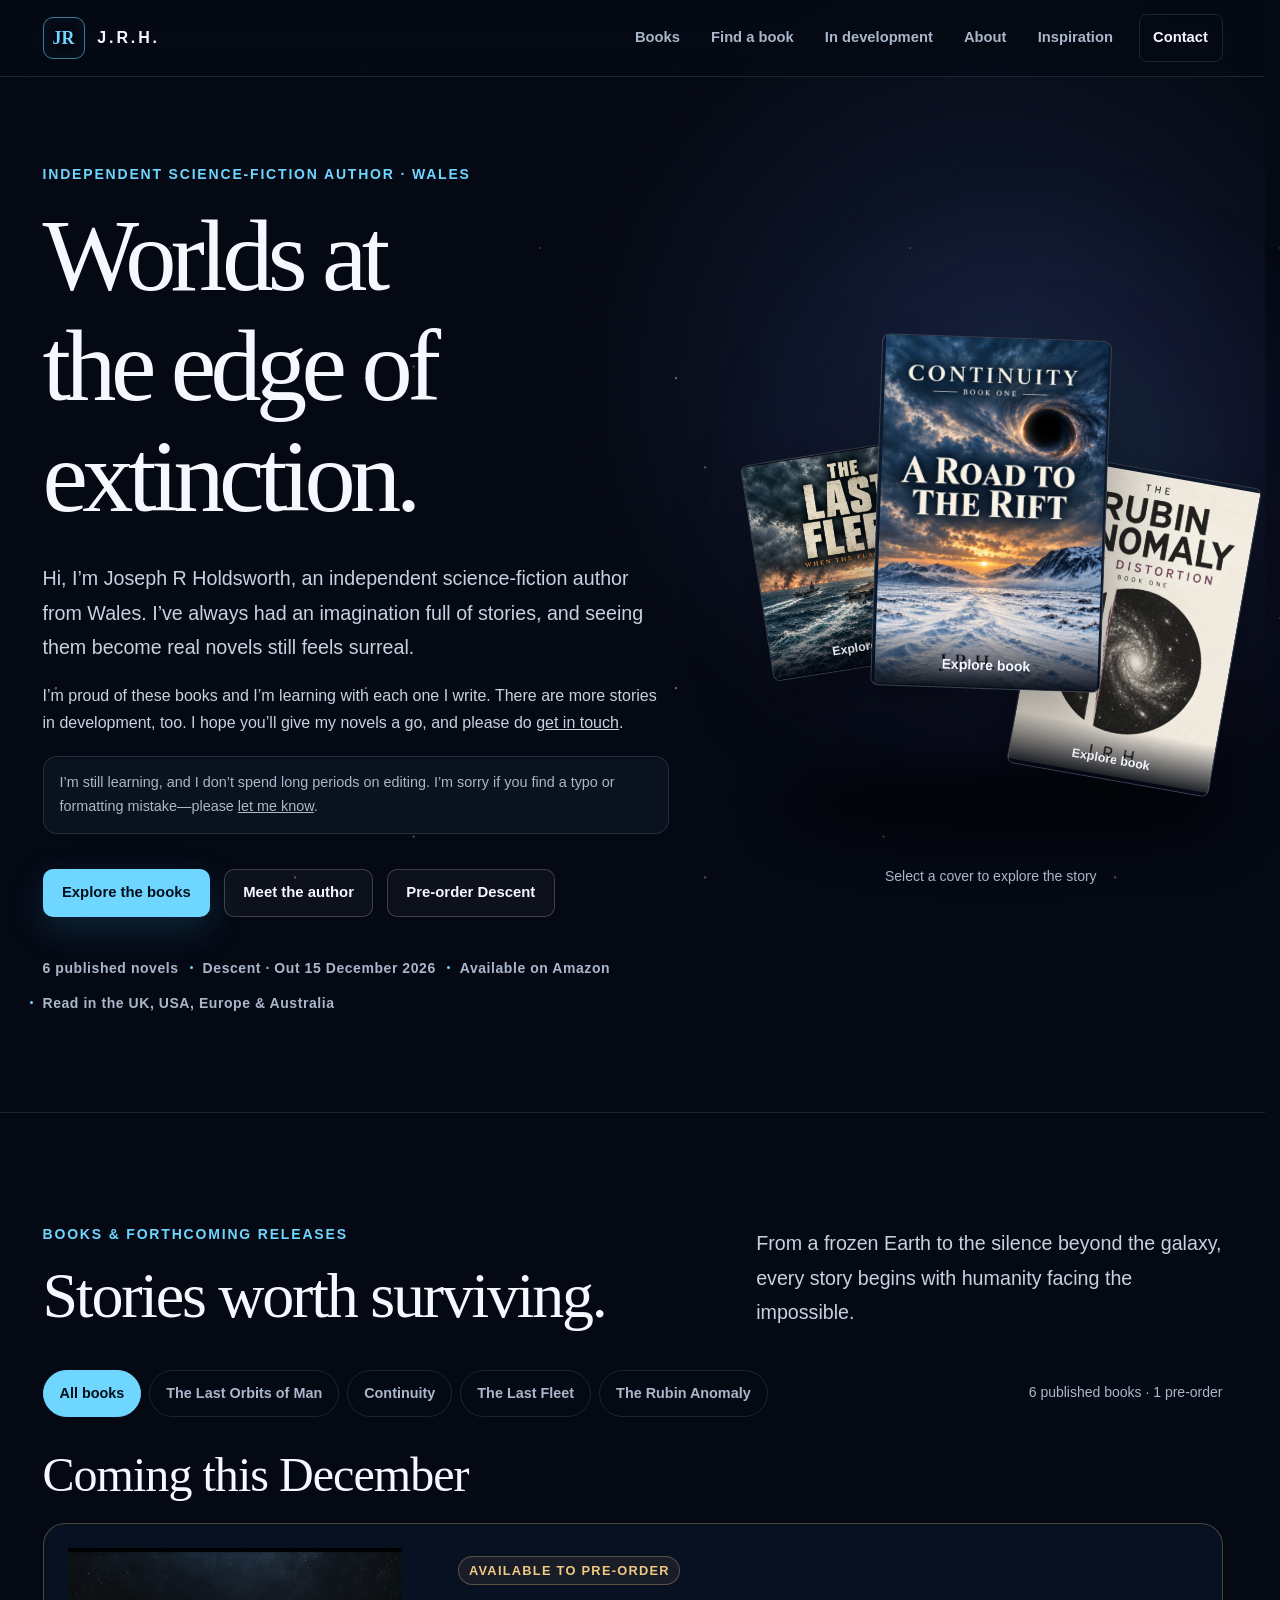
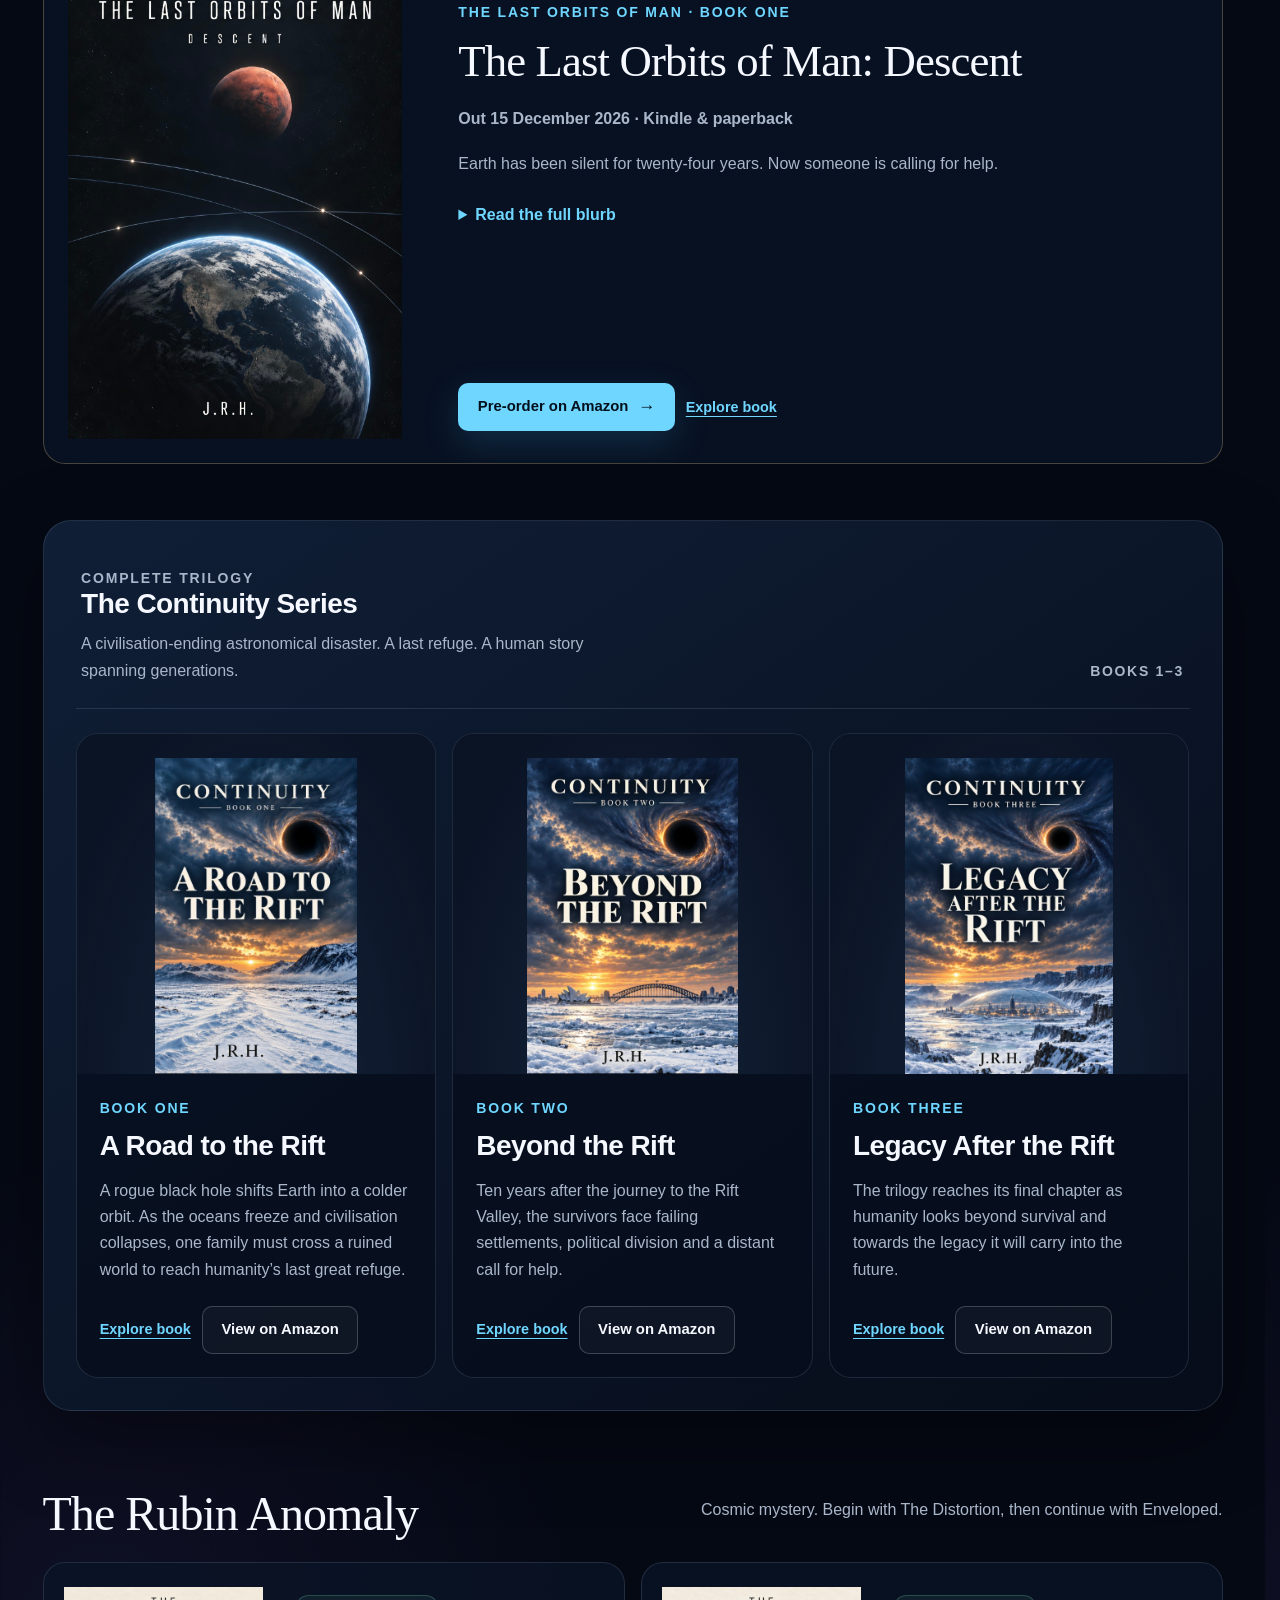
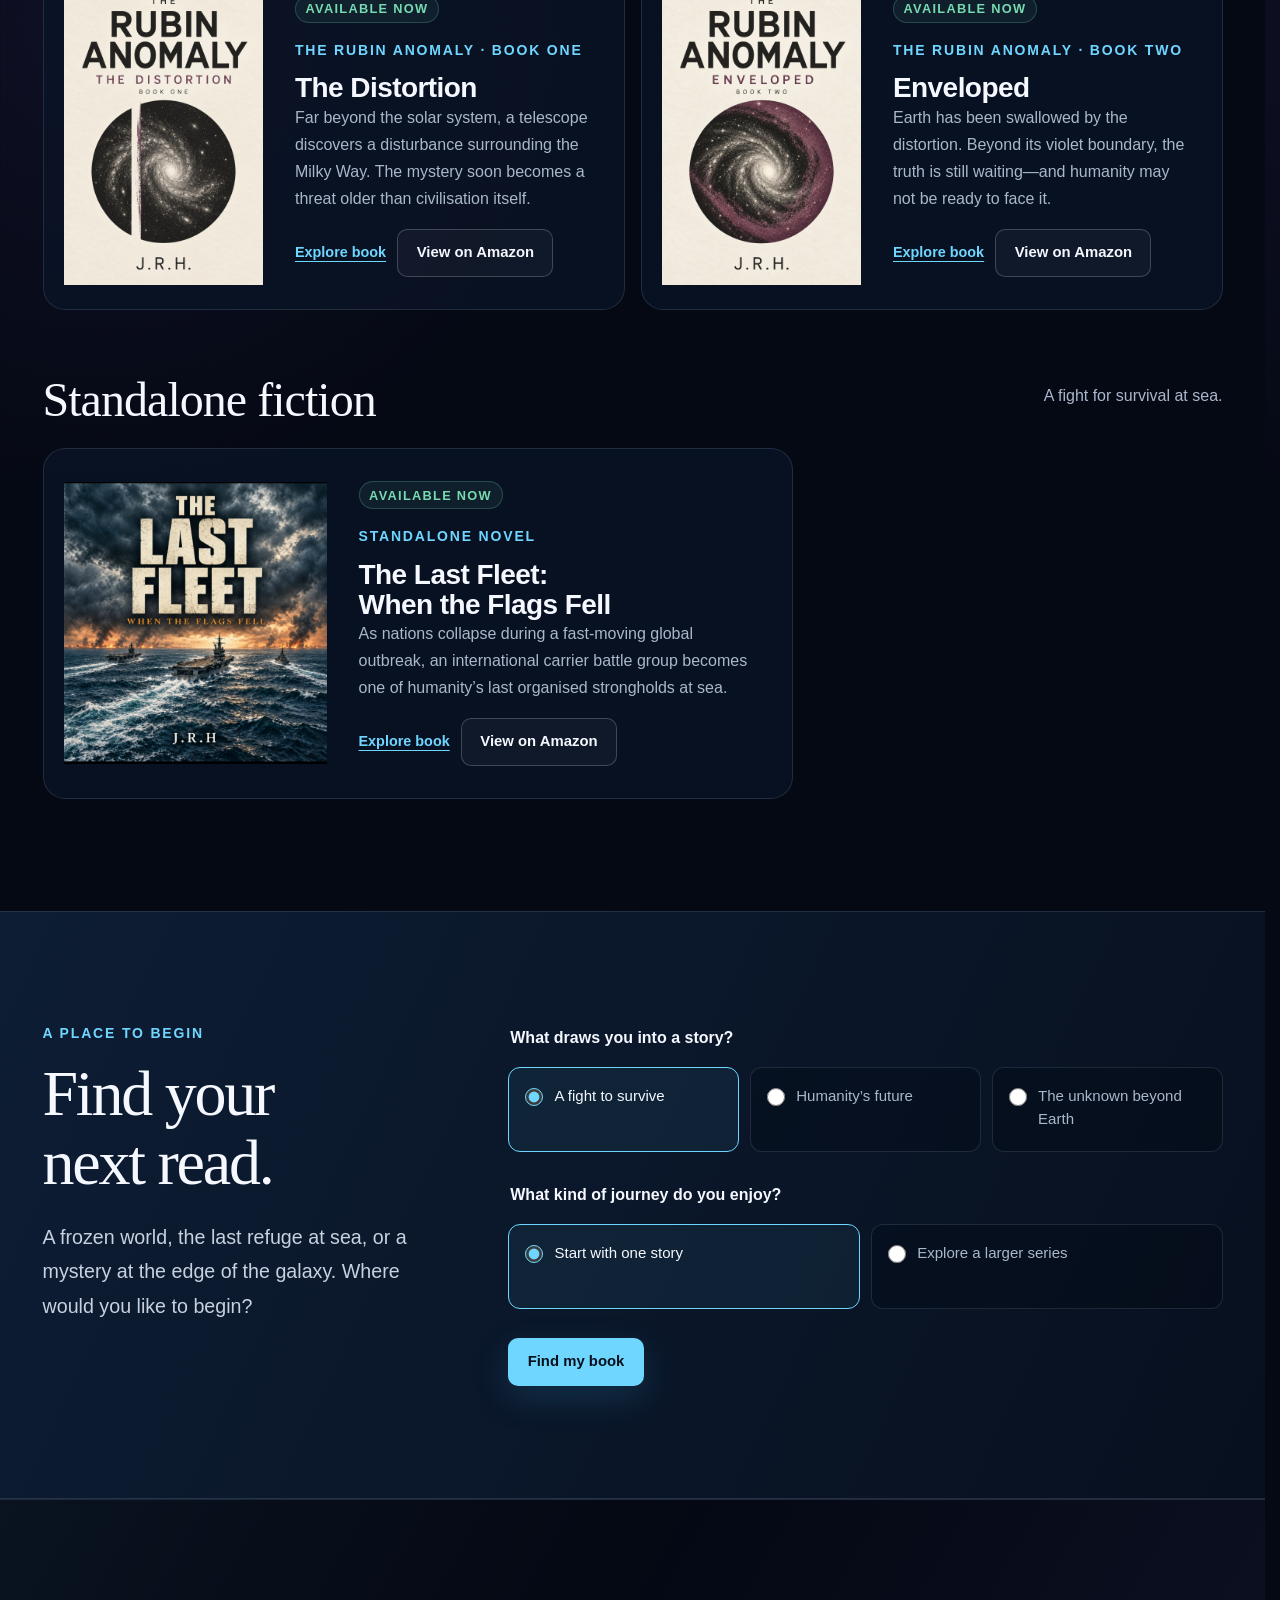
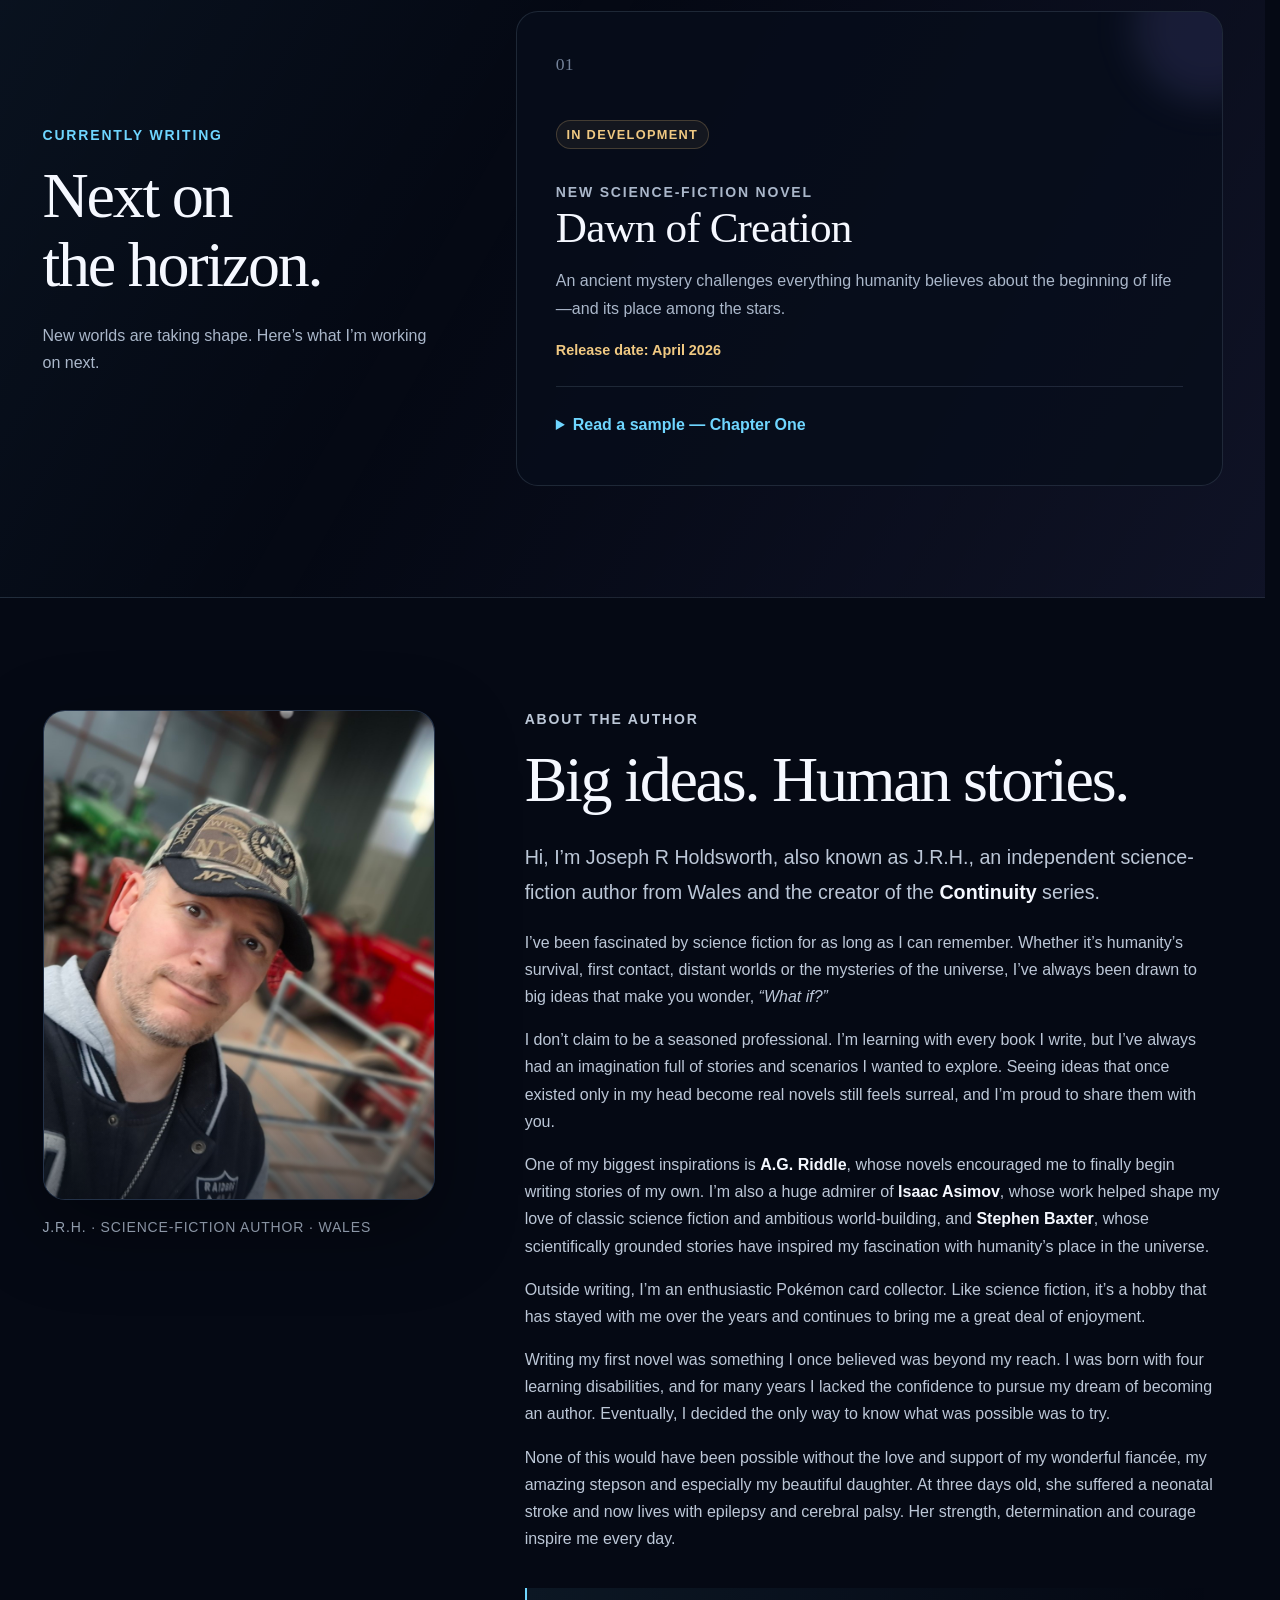
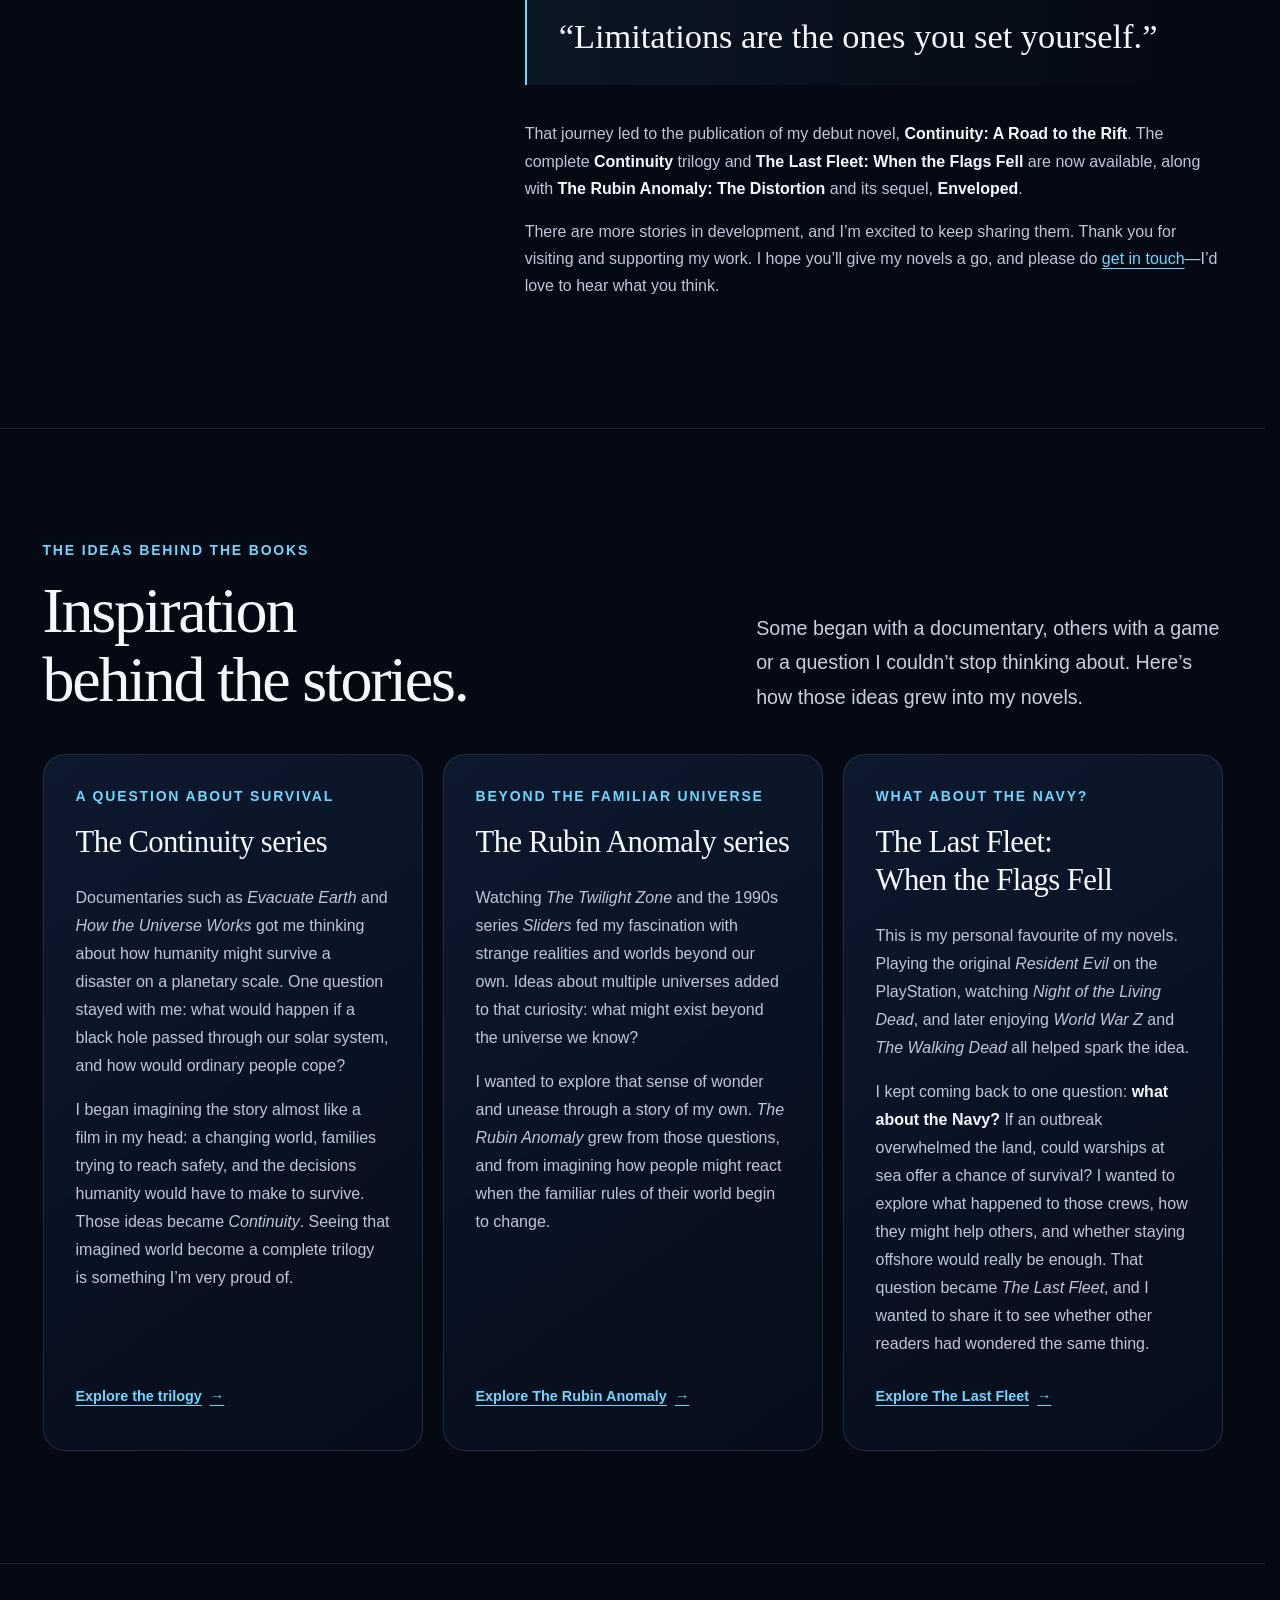
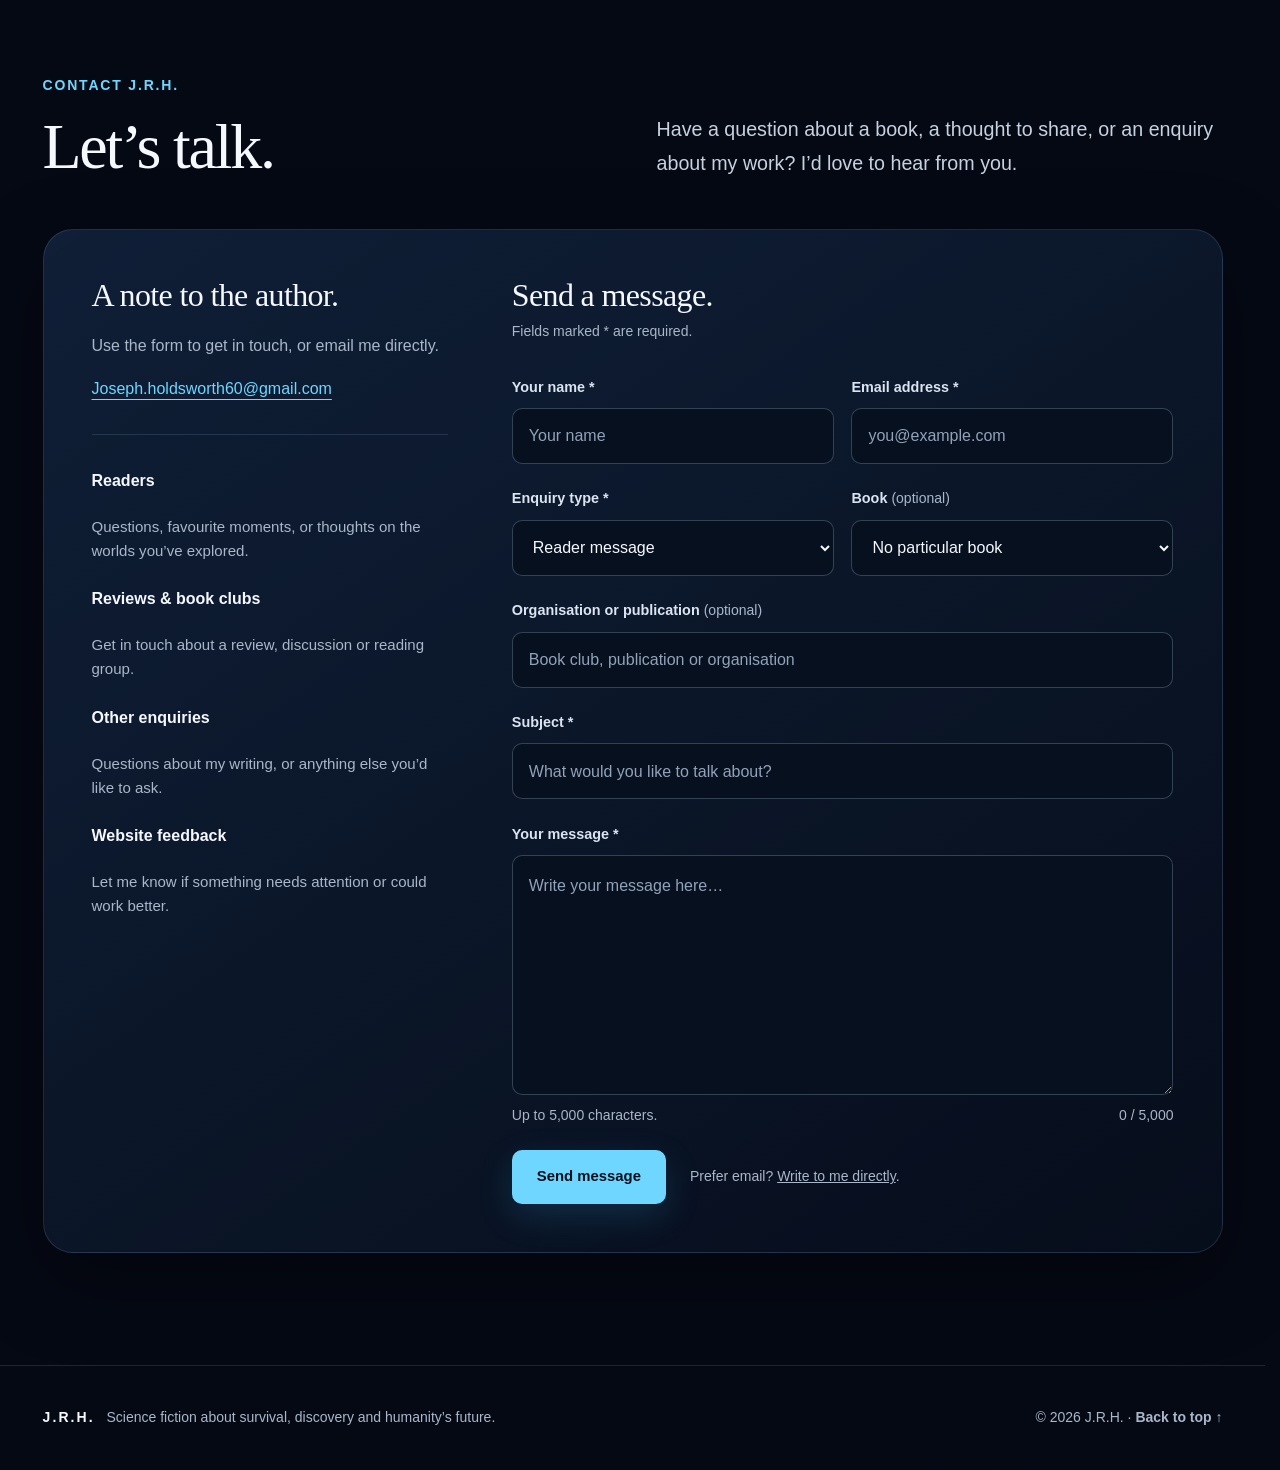
==== index.html @ 812eac9a "Add files via upload" ====
<!doctype html>
<html lang="en-GB">
<head>
  <meta charset="utf-8">
  <meta name="viewport" content="width=device-width, initial-scale=1">
  <meta name="description" content="The official website of Welsh science-fiction author J.R.H., creator of the Continuity trilogy, The Last Fleet, The Rubin Anomaly and The Last Orbits of Man: Descent.">
  <meta name="theme-color" content="#050914">
  <meta name="google-site-verification" content="eTXNpZVCYURSjt7RVEija94j8kq_V-saClK7PIYbmMw">
  <title>J.R.H. | Science-Fiction Author</title>
  <link rel="icon" type="image/svg+xml" href="data:image/svg+xml,%3Csvg xmlns='http://www.w3.org/2000/svg' viewBox='0 0 64 64'%3E%3Crect width='64' height='64' rx='12' fill='%23050914'/%3E%3Cpath d='M16 17h20v22c0 8-5 12-13 12-4 0-7-1-10-3l4-8c2 1 4 2 6 2 3 0 4-2 4-5V26H16v-9Zm24 0h9v34h-9V17Z' fill='%236fd6ff'/%3E%3C/svg%3E">
  <style>
    :root {
      --ink: #f5f8ff;
      --muted: #aab7ca;
      --faint: #74839a;
      --bg: #050914;
      --bg-soft: #091223;
      --surface: rgba(14, 26, 47, .78);
      --surface-solid: #0d192d;
      --line: rgba(176, 207, 235, .14);
      --blue: #6fd6ff;
      --blue-bright: #a7e8ff;
      --violet: #9288ff;
      --gold: #f0c982;
      --success: #77dab0;
      --serif: Georgia, "Times New Roman", serif;
      --sans: Inter, ui-sans-serif, -apple-system, BlinkMacSystemFont, "Segoe UI", sans-serif;
      --shadow: 0 28px 80px rgba(0, 0, 0, .38);
      --radius: 22px;
      --max: 1180px;
    }

    * { box-sizing: border-box; }
    html { scroll-behavior: smooth; scroll-padding-top: 88px; }
    body {
      margin: 0;
      color: var(--ink);
      background:
        radial-gradient(circle at 78% 4%, rgba(65, 104, 166, .22), transparent 26rem),
        radial-gradient(circle at 8% 34%, rgba(87, 65, 154, .12), transparent 30rem),
        var(--bg);
      font-family: var(--sans);
      font-size: 1rem;
      line-height: 1.7;
      overflow-x: hidden;
    }

    body::before {
      content: "";
      position: fixed;
      inset: 0;
      z-index: -1;
      pointer-events: none;
      opacity: .45;
      background-image:
        radial-gradient(circle at 18% 22%, rgba(255,255,255,.75) 0 1px, transparent 1.5px),
        radial-gradient(circle at 72% 14%, rgba(255,255,255,.55) 0 1px, transparent 1.5px),
        radial-gradient(circle at 46% 67%, rgba(255,255,255,.35) 0 1px, transparent 1.5px),
        radial-gradient(circle at 88% 78%, rgba(255,255,255,.45) 0 1px, transparent 1.5px);
      background-size: 310px 310px, 410px 410px, 370px 370px, 470px 470px;
    }

    img { display: block; max-width: 100%; }
    a { color: inherit; }
    button, input, textarea { font: inherit; }
    ::selection { color: #04101d; background: var(--blue); }

    .skip-link {
      position: fixed;
      top: 10px;
      left: 10px;
      z-index: 200;
      padding: .7rem 1rem;
      color: #04101d;
      background: var(--blue);
      border-radius: 8px;
      transform: translateY(-160%);
      transition: transform .2s ease;
    }
    .skip-link:focus { transform: translateY(0); }

    .site-header {
      position: sticky;
      top: 0;
      z-index: 100;
      border-bottom: 1px solid var(--line);
      background: rgba(5, 9, 20, .78);
      backdrop-filter: blur(18px);
      -webkit-backdrop-filter: blur(18px);
    }

    .nav-wrap {
      width: min(calc(100% - 2rem), var(--max));
      min-height: 76px;
      margin-inline: auto;
      display: flex;
      align-items: center;
      justify-content: space-between;
      gap: 1.5rem;
    }

    .brand {
      display: inline-flex;
      align-items: center;
      gap: .8rem;
      text-decoration: none;
      letter-spacing: .18em;
      font-weight: 750;
    }

    .brand-mark {
      display: grid;
      width: 42px;
      height: 42px;
      place-items: center;
      border: 1px solid rgba(111, 214, 255, .55);
      border-radius: 10px;
      color: var(--blue);
      font-family: var(--serif);
      font-size: 1.12rem;
      letter-spacing: 0;
      box-shadow: inset 0 0 18px rgba(111, 214, 255, .06);
    }

    .site-nav { display: flex; align-items: center; gap: .25rem; }
    .site-nav a {
      padding: .65rem .85rem;
      color: var(--muted);
      border-radius: 8px;
      font-size: .92rem;
      font-weight: 650;
      text-decoration: none;
      transition: color .2s ease, background .2s ease;
    }
    .site-nav a:hover,
    .site-nav a:focus-visible { color: var(--ink); background: rgba(255,255,255,.05); }

    .menu-toggle {
      display: none;
      width: 44px;
      height: 44px;
      padding: 0;
      color: var(--ink);
      border: 1px solid var(--line);
      border-radius: 10px;
      background: rgba(255,255,255,.03);
      cursor: pointer;
    }
    .menu-toggle span,
    .menu-toggle::before,
    .menu-toggle::after {
      content: "";
      display: block;
      width: 19px;
      height: 1.5px;
      margin: 5px auto;
      background: currentColor;
      transition: transform .2s ease, opacity .2s ease;
    }
    .menu-toggle[aria-expanded="true"] span { opacity: 0; }
    .menu-toggle[aria-expanded="true"]::before { transform: translateY(6.5px) rotate(45deg); }
    .menu-toggle[aria-expanded="true"]::after { transform: translateY(-6.5px) rotate(-45deg); }

    .container { width: min(calc(100% - 2.5rem), var(--max)); margin-inline: auto; }
    .section { padding: 7rem 0; }
    .section-rule { border-top: 1px solid var(--line); }

    .eyebrow {
      margin: 0 0 1rem;
      color: var(--blue);
      font-size: .76rem;
      font-weight: 800;
      letter-spacing: .18em;
      line-height: 1.4;
      text-transform: uppercase;
    }

    h1, h2, h3 { margin: 0; line-height: 1.08; text-wrap: balance; }
    h1, h2 { font-family: var(--serif); font-weight: 500; }
    h1 { max-width: 760px; font-size: clamp(3.3rem, 8vw, 6.7rem); letter-spacing: -.055em; }
    h2 { font-size: clamp(2.5rem, 5vw, 4.4rem); letter-spacing: -.035em; }
    h3 { font-size: clamp(1.25rem, 2.3vw, 1.75rem); letter-spacing: -.02em; }
    p { margin-top: 0; }

    .lead { color: #c7d1e0; font-size: clamp(1.05rem, 1.8vw, 1.23rem); line-height: 1.75; }
    .muted { color: var(--muted); }

    .hero {
      position: relative;
      min-height: calc(100svh - 77px);
      display: grid;
      align-items: center;
      padding: 5.5rem 0 6rem;
      isolation: isolate;
    }

    .hero::after {
      content: "";
      position: absolute;
      right: -10%;
      top: 7%;
      z-index: -1;
      width: min(60vw, 700px);
      aspect-ratio: 1;
      border-radius: 50%;
      background: radial-gradient(circle, rgba(111,214,255,.12), rgba(96,75,201,.06) 42%, transparent 70%);
      filter: blur(5px);
    }

    .hero-grid {
      display: grid;
      grid-template-columns: minmax(0, 1.15fr) minmax(320px, .85fr);
      align-items: center;
      gap: clamp(3rem, 7vw, 7rem);
    }

    .hero-copy .lead { max-width: 650px; margin: 1.8rem 0 0; }
    .hero-actions { display: flex; flex-wrap: wrap; gap: .85rem; margin: 2.2rem 0 2.5rem; }
    .button {
      display: inline-flex;
      min-height: 48px;
      align-items: center;
      justify-content: center;
      gap: .6rem;
      padding: .8rem 1.15rem;
      border: 1px solid transparent;
      border-radius: 10px;
      font-size: .93rem;
      font-weight: 760;
      line-height: 1.2;
      text-decoration: none;
      cursor: pointer;
      transition: transform .2s ease, border-color .2s ease, background .2s ease, box-shadow .2s ease;
    }
    .button:hover { transform: translateY(-2px); }
    .button.primary { color: #03101c; background: var(--blue); box-shadow: 0 12px 35px rgba(57, 171, 220, .18); }
    .button.primary:hover { background: var(--blue-bright); box-shadow: 0 16px 40px rgba(57, 171, 220, .25); }
    .button.secondary { color: var(--ink); border-color: rgba(255,255,255,.2); background: rgba(255,255,255,.035); }
    .button.secondary:hover { border-color: rgba(111,214,255,.5); background: rgba(111,214,255,.07); }

    .arrow { font-size: 1.15em; transition: transform .2s ease; }
    .button:hover .arrow { transform: translateX(3px); }

    .reader-line {
      display: flex;
      flex-wrap: wrap;
      gap: .7rem 1.5rem;
      margin: 0;
      color: var(--faint);
      font-size: .84rem;
      font-weight: 650;
      letter-spacing: .04em;
    }
    .reader-line span { position: relative; }
    .reader-line span + span::before {
      content: "";
      position: absolute;
      left: -.8rem;
      top: .55rem;
      width: 3px;
      height: 3px;
      border-radius: 50%;
      background: var(--blue);
    }

    .cover-stage { position: relative; min-height: 540px; }
    .cover-stage::before {
      content: "";
      position: absolute;
      left: 5%;
      right: 0;
      bottom: 3%;
      height: 15%;
      border-radius: 50%;
      background: rgba(0,0,0,.48);
      filter: blur(24px);
    }
    .hero-cover {
      position: absolute;
      overflow: hidden;
      width: clamp(205px, 18vw, 260px);
      aspect-ratio: .655;
      border: 1px solid rgba(255,255,255,.18);
      border-radius: 8px;
      background: var(--surface-solid);
      box-shadow: var(--shadow);
      transform-origin: center bottom;
    }
    .hero-cover img { width: 100%; height: 100%; object-fit: contain; }
    .hero-cover[data-book-open="fleet"] { aspect-ratio: 1428 / 1536; }
    .hero-cover.one { left: 24%; top: 3%; z-index: 3; transform: rotate(2deg); }
    .hero-cover.two { left: 0; top: 18%; z-index: 1; transform: rotate(-9deg) scale(.88); filter: saturate(.88); }
    .hero-cover.three { right: 0; top: 20%; z-index: 2; transform: rotate(10deg) scale(.89); filter: saturate(.9); }

    .section-intro {
      display: grid;
      grid-template-columns: minmax(0, .95fr) minmax(280px, .65fr);
      align-items: end;
      gap: 2rem;
      margin-bottom: 3.5rem;
    }
    .section-intro .lead { margin: 0; }

    .series-panel {
      padding: clamp(1.25rem, 3vw, 2rem);
      border: 1px solid var(--line);
      border-radius: calc(var(--radius) + 6px);
      background: linear-gradient(145deg, rgba(20,39,67,.73), rgba(7,14,28,.76));
      box-shadow: var(--shadow);
    }
    .series-head {
      display: flex;
      align-items: end;
      justify-content: space-between;
      gap: 2rem;
      margin-bottom: 1.5rem;
      padding: .35rem .35rem 1.5rem;
      border-bottom: 1px solid var(--line);
    }
    .series-head p { max-width: 560px; margin: .65rem 0 0; color: var(--muted); }
    .series-count { flex: 0 0 auto; color: var(--faint); font-size: .82rem; font-weight: 750; letter-spacing: .12em; text-transform: uppercase; }

    .book-grid { display: grid; grid-template-columns: repeat(3, minmax(0, 1fr)); gap: 1rem; }
    .book-card {
      display: flex;
      min-width: 0;
      flex-direction: column;
      overflow: hidden;
      border: 1px solid var(--line);
      border-radius: var(--radius);
      background: rgba(7, 15, 29, .76);
      transition: transform .25s ease, border-color .25s ease, box-shadow .25s ease;
    }
    .book-card:hover { transform: translateY(-5px); border-color: rgba(111,214,255,.35); box-shadow: 0 24px 60px rgba(0,0,0,.28); }
    .book-cover-wrap { position: relative; aspect-ratio: 4 / 3.25; overflow: hidden; background: #0b1425; }
    .book-cover-wrap::after { content: ""; position: absolute; inset: auto 0 0; height: 32%; background: linear-gradient(transparent, rgba(5,9,20,.82)); }
    .book-cover-wrap img { width: 100%; height: 100%; object-fit: cover; object-position: center 13%; transition: transform .35s ease; }
    .book-card:hover .book-cover-wrap img { transform: scale(1.025); }
    .book-copy { display: flex; flex: 1; flex-direction: column; align-items: flex-start; padding: 1.45rem; }
    .book-kicker { margin: 0 0 .65rem; color: var(--blue); font-size: .72rem; font-weight: 800; letter-spacing: .13em; text-transform: uppercase; }
    .book-copy h3 { min-height: 3.6rem; }
    .book-copy > p:not(.book-kicker) { margin: 1rem 0 1.4rem; color: var(--muted); font-size: .94rem; line-height: 1.65; }
    .book-copy .button { margin-top: auto; }

    .other-books { margin-top: 4.8rem; }
    .book-shelf + .book-shelf { margin-top: 4rem; }
    .subsection-head { display: flex; align-items: end; justify-content: space-between; gap: 2rem; margin-bottom: 1.4rem; }
    .subsection-head h3 { font-family: var(--serif); font-size: clamp(2rem, 4vw, 3rem); font-weight: 500; }
    .wide-grid { display: grid; grid-template-columns: repeat(2, minmax(0,1fr)); gap: 1rem; }
    .wide-card {
      display: grid;
      grid-template-columns: minmax(160px, .72fr) minmax(0, 1.1fr);
      overflow: hidden;
      border: 1px solid var(--line);
      border-radius: var(--radius);
      background: rgba(10, 20, 38, .82);
      transition: transform .25s ease, border-color .25s ease;
    }
    .wide-card:hover { transform: translateY(-4px); border-color: rgba(111,214,255,.35); }
    .wide-card .cover { min-height: 330px; background: #0b1425; }
    .wide-card .cover img { width: 100%; height: 100%; object-fit: cover; }
    .wide-card .copy { display: flex; flex-direction: column; align-items: flex-start; padding: clamp(1.35rem, 2.5vw, 2rem); }
    .wide-card .copy > p:not(.book-kicker) { color: var(--muted); font-size: .95rem; }
    .wide-card .button { margin-top: auto; }

    .status {
      display: inline-flex;
      align-items: center;
      gap: .45rem;
      margin-bottom: 1rem;
      padding: .35rem .6rem;
      color: var(--success);
      border: 1px solid rgba(119,218,176,.24);
      border-radius: 999px;
      background: rgba(119,218,176,.07);
      font-size: .68rem;
      font-weight: 800;
      letter-spacing: .1em;
      line-height: 1.2;
      text-transform: uppercase;
    }
    .status::before { content: ""; width: 5px; height: 5px; border-radius: 50%; background: currentColor; box-shadow: 0 0 10px currentColor; }

    .development { position: relative; overflow: hidden; }
    .development::before {
      content: "";
      position: absolute;
      inset: 0;
      z-index: -1;
      background: linear-gradient(120deg, rgba(111,214,255,.05), transparent 40%, rgba(146,136,255,.08));
      border-block: 1px solid var(--line);
    }
    .development-grid { display: grid; grid-template-columns: minmax(260px,.72fr) minmax(0,1.28fr); gap: clamp(2rem, 6vw, 6rem); align-items: start; }
    .development-intro { position: sticky; top: 115px; }
    .development-intro p:last-child { max-width: 440px; margin: 1.4rem 0 0; color: var(--muted); }
    .project-list { display: grid; gap: 1rem; }
    .project {
      position: relative;
      overflow: hidden;
      padding: clamp(1.5rem, 3.5vw, 2.4rem);
      border: 1px solid var(--line);
      border-radius: var(--radius);
      background: rgba(7,14,28,.74);
    }
    .project::after { content: ""; position: absolute; right: -60px; top: -60px; width: 150px; height: 150px; border-radius: 50%; background: rgba(146,136,255,.12); filter: blur(18px); }
    .project-number { display: block; margin-bottom: 2.5rem; color: var(--faint); font-family: var(--serif); font-size: 1.1rem; }
    .project h3 { font-family: var(--serif); font-size: clamp(1.85rem, 4vw, 2.7rem); font-weight: 500; }
    .project p { max-width: 620px; margin: 1rem 0 0; color: var(--muted); }
    .project .status { color: var(--gold); border-color: rgba(240,201,130,.22); background: rgba(240,201,130,.06); }
    .project .project-release { color: var(--gold); font-size: .9rem; font-weight: 700; }
    .project-sample { margin-top: 1.5rem; padding-top: 1rem; border-top: 1px solid var(--line); }
    .project-sample summary { width: fit-content; padding: .5rem 0; color: var(--blue); font-weight: 700; cursor: pointer; }
    .sample-content { margin-top: 1rem; padding: clamp(1rem,3vw,1.5rem); border-left: 2px solid var(--blue); border-radius: 0 10px 10px 0; background: rgba(111,214,255,.04); }
    .sample-content h4 { margin: 0; color: var(--ink); font-family: var(--serif); font-size: 1.3rem; font-weight: 500; }
    .project .sample-content p { max-width: 60ch; color: #dbe4f1; font-family: var(--serif); font-size: 1.1rem; line-height: 1.8; }


    .about-grid { display: grid; grid-template-columns: minmax(270px,.72fr) minmax(0,1.28fr); gap: clamp(2.5rem,7vw,7rem); align-items: start; }
    .portrait-block { position: sticky; top: 112px; }
    .portrait-frame { position: relative; overflow: hidden; aspect-ratio: 4/5; border: 1px solid var(--line); border-radius: var(--radius); background: var(--surface-solid); box-shadow: var(--shadow); }
    .portrait-frame::after { content: ""; position: absolute; inset: auto 0 0; height: 30%; background: linear-gradient(transparent, rgba(5,9,20,.55)); }
    .portrait-frame img { width: 100%; height: 100%; object-fit: cover; }
    .portrait-caption { margin: 1rem 0 0; color: var(--faint); font-size: .82rem; letter-spacing: .06em; text-transform: uppercase; }
    .about-copy h2 { margin-bottom: 1.6rem; }
    .about-copy p { color: #bcc7d7; }
    .about-copy strong { color: var(--ink); }
    .quote {
      position: relative;
      margin: 2.2rem 0;
      padding: 1.6rem 1.6rem 1.6rem 2rem;
      border-left: 2px solid var(--blue);
      color: var(--ink);
      background: linear-gradient(90deg, rgba(111,214,255,.07), transparent);
      font-family: var(--serif);
      font-size: clamp(1.5rem, 3vw, 2.15rem);
      line-height: 1.35;
    }

    .contact-panel {
      display: grid;
      grid-template-columns: minmax(260px,.78fr) minmax(0,1.22fr);
      gap: clamp(2rem,6vw,6rem);
      padding: clamp(1.5rem,5vw,4.3rem);
      border: 1px solid var(--line);
      border-radius: calc(var(--radius) + 8px);
      background: linear-gradient(145deg, rgba(19,37,64,.8), rgba(7,14,28,.92));
      box-shadow: var(--shadow);
    }
    .contact-copy p:last-child { margin: 1.3rem 0 0; color: var(--muted); }
    .contact-form { display: grid; grid-template-columns: repeat(2,minmax(0,1fr)); gap: 1rem; }
    .field { display: grid; gap: .45rem; }
    .field.full { grid-column: 1 / -1; }
    label { color: #dbe4f1; font-size: .85rem; font-weight: 700; }
    input, textarea {
      width: 100%;
      color: var(--ink);
      border: 1px solid rgba(176,207,235,.2);
      border-radius: 10px;
      outline: none;
      background: rgba(3, 8, 18, .55);
      transition: border-color .2s ease, box-shadow .2s ease, background .2s ease;
    }
    input { min-height: 48px; padding: 0 .85rem; }
    textarea { min-height: 150px; padding: .75rem .85rem; resize: vertical; }
    input:focus, textarea:focus { border-color: var(--blue); background: rgba(3,8,18,.85); box-shadow: 0 0 0 3px rgba(111,214,255,.1); }
    .contact-form .button { justify-self: start; }

    .site-footer { padding: 2.5rem 0; border-top: 1px solid var(--line); }
    .footer-grid { display: flex; align-items: center; justify-content: space-between; gap: 2rem; }
    .footer-grid p { margin: 0; color: var(--faint); font-size: .86rem; }
    .footer-brand { color: var(--ink); font-weight: 800; letter-spacing: .15em; }
    .back-to-top { color: var(--muted); font-size: .84rem; font-weight: 700; text-decoration: none; }
    .back-to-top:hover { color: var(--blue); }

    :focus-visible { outline: 2px solid var(--blue); outline-offset: 4px; }

    @media (max-width: 980px) {
      .hero { min-height: auto; }
      .hero-grid { grid-template-columns: 1fr; }
      .hero-copy { max-width: 760px; }
      .cover-stage { width: min(100%, 560px); min-height: 500px; margin: 0 auto; }
      .hero-cover { width: 230px; }
      .book-grid { grid-template-columns: repeat(2,minmax(0,1fr)); }
      .book-grid .book-card:last-child { grid-column: 1 / -1; max-width: calc(50% - .5rem); }
      .wide-grid { grid-template-columns: 1fr; }
      .development-grid, .about-grid { grid-template-columns: 1fr; }
      .development-intro, .portrait-block { position: static; }
      .portrait-block { display: grid; grid-template-columns: minmax(220px,340px) 1fr; align-items: end; gap: 1.5rem; }
      .contact-panel { grid-template-columns: 1fr; }
    }

    @media (max-width: 720px) {
      html { scroll-padding-top: 74px; }
      .nav-wrap { min-height: 68px; }
      .menu-toggle { display: block; }
      .site-nav {
        position: absolute;
        top: calc(100% + 1px);
        left: 0;
        right: 0;
        display: grid;
        padding: .7rem 1rem 1rem;
        border-bottom: 1px solid var(--line);
        background: rgba(5,9,20,.98);
        transform: translateY(-8px);
        opacity: 0;
        visibility: hidden;
        transition: opacity .2s ease, transform .2s ease, visibility .2s ease;
      }
      .site-nav.open { transform: translateY(0); opacity: 1; visibility: visible; }
      .site-nav a { padding: .85rem .7rem; }
      .section { padding: 5.2rem 0; }
      .hero { padding: 4.5rem 0 4.7rem; }
      h1 { font-size: clamp(3rem, 15vw, 4.7rem); }
      .section-intro { grid-template-columns: 1fr; margin-bottom: 2.5rem; }
      .series-head { align-items: start; flex-direction: column; gap: 1rem; }
      .book-grid { grid-template-columns: 1fr; }
      .book-grid .book-card:last-child { grid-column: auto; max-width: none; }
      .book-cover-wrap { aspect-ratio: 4 / 3; }
      .subsection-head { align-items: start; flex-direction: column; }
      .wide-card { grid-template-columns: 140px minmax(0,1fr); }
      .wide-card .cover { min-height: 330px; }
      .portrait-block { grid-template-columns: 1fr; }
      .portrait-frame { max-width: 390px; }
      .contact-form { grid-template-columns: 1fr; }
      .field.full { grid-column: auto; }
      .footer-grid { align-items: start; flex-direction: column; gap: 1rem; }
    }

    @media (max-width: 520px) {
      .container { width: min(calc(100% - 1.5rem), var(--max)); }
      .hero-actions .button { width: 100%; }
      .reader-line { display: grid; gap: .45rem; }
      .reader-line span + span::before { display: none; }
      .cover-stage { min-height: 420px; }
      .hero-cover { width: 185px; }
      .hero-cover.one { left: 25%; }
      .hero-cover.two { left: -1%; top: 18%; }
      .hero-cover.three { right: -1%; top: 20%; }
      .series-panel { padding: .8rem; }
      .series-head { padding: .7rem .7rem 1.3rem; }
      .wide-card { grid-template-columns: 1fr; }
      .wide-card .cover { max-height: 470px; }
      .wide-card .cover img { object-position: center 15%; }
    }

    @media (prefers-reduced-motion: reduce) {
      html { scroll-behavior: auto; }
      *, *::before, *::after { transition-duration: .01ms !important; animation-duration: .01ms !important; animation-iteration-count: 1 !important; }
    }

    /* Interactive reading and contact */
    html { scrollbar-gutter: stable; }
    [hidden] { display: none !important; }
    button, input, textarea, select { font: inherit; }
    .eyebrow, .book-kicker { font-size: .875rem; letter-spacing: .13em; }
    .status { font-size: .8rem; }
    .reader-line, .series-count, .portrait-caption, .footer-grid p, .back-to-top { font-size: .875rem; color: var(--muted); }
    .status::before { display: none; }
    .hero-cover { padding: 0; cursor: pointer; color: var(--ink); transition: transform .3s ease, filter .3s ease; }
    .hero-cover:hover, .hero-cover:focus-visible { z-index: 5; transform: translateY(-12px) rotate(0); filter: none; }
    .hero-cover:focus-visible { outline-offset: 6px; }
    .cover-caption { position: absolute; inset: auto 0 0; padding: 1.5rem .7rem .65rem; background: linear-gradient(transparent, rgba(3,8,18,.94)); text-align: center; font-size: .875rem; font-weight: 700; }
    .stage-note { position: absolute; inset: auto 0 -1.8rem; margin: 0; color: var(--muted); font-size: .875rem; text-align: center; }
    .site-nav a[href="#contact"] { border: 1px solid var(--line); color: var(--ink); margin-left: .5rem; }
    .section-intro { margin-bottom: 2.5rem; }
    .book-toolbar { display: flex; flex-wrap: wrap; align-items: center; justify-content: space-between; gap: 1rem; margin-bottom: 2rem; }
    .filters { display: flex; flex-wrap: wrap; gap: .5rem; }
    .filter-button { min-height: 46px; padding: .65rem 1rem; color: var(--muted); background: transparent; border: 1px solid var(--line); border-radius: 999px; cursor: pointer; font-size: .9rem; font-weight: 650; }
    .filter-button:hover { color: var(--ink); border-color: var(--blue); }
    .filter-button[aria-pressed="true"] { color: #04101d; background: var(--blue); border-color: var(--blue); }
    .book-count { margin: 0; font-size: .875rem; color: var(--muted); }
    .cover-button { display: block; width: 100%; padding: 0; border: 0; text-align: left; color: var(--ink); cursor: pointer; }
    .book-cover-wrap { aspect-ratio: auto; height: 340px; padding: 1.5rem 1.5rem 0; background: radial-gradient(ellipse at center bottom, rgba(61,104,153,.18), transparent 80%), #0b1425; }
    .book-cover-wrap::after { display: none; }
    .book-cover-wrap img { height: 100%; width: 100%; object-fit: contain; object-position: center; }
    .book-copy h3 { min-height: auto; }
    .book-copy > p:not(.book-kicker) { font-size: 1rem; }
    .book-actions { display: flex; flex-wrap: wrap; gap: .7rem; margin-top: auto; width: 100%; }
    .book-actions .button { margin-top: 0; }
    .text-button { min-height: 44px; padding: .55rem 0; background: none; border: 0; color: var(--blue); cursor: pointer; font-size: .9rem; font-weight: 750; text-decoration: underline; text-underline-offset: .3em; }
    .wide-card { grid-template-columns: minmax(160px,.7fr) minmax(0,1.15fr); }
    .wide-card .cover { padding: 1.5rem 0 1.5rem 1.3rem; background: transparent; }
    .wide-card .cover img { object-fit: contain; }
    .wide-card .copy > p:not(.book-kicker) { font-size: 1rem; }
    .other-books.filtered { margin-top: 0; }
    .wide-grid.single { grid-template-columns: minmax(0, 750px); }
    .book-finder { background: linear-gradient(115deg, #0d1d34, #08101f); border-block: 1px solid var(--line); }
    .finder-layout { display: grid; grid-template-columns: minmax(0,.72fr) minmax(0,1.28fr); gap: clamp(2rem,5vw,5rem); align-items: start; }
    .finder-intro .lead { margin-top: 1.4rem; }
    .finder-form { display: grid; gap: 1.8rem; }
    .finder-form fieldset { min-width: 0; margin: 0; padding: 0; border: 0; }
    .finder-form legend { margin-bottom: 1rem; font-weight: 650; font-size: 1rem; }
    .choice-grid { display: grid; grid-template-columns: repeat(3,minmax(0,1fr)); gap: .7rem; }
    .choice-grid.two { grid-template-columns: repeat(2,minmax(0,1fr)); }
    .choice { position: relative; display: flex; align-items: start; gap: .7rem; min-height: 85px; padding: 1rem; border: 1px solid var(--line); border-radius: 12px; color: var(--muted); cursor: pointer; background: rgba(2,8,18,.3); font-size: .94rem; font-weight: 500; line-height: 1.55; }
    .choice input { flex: 0 0 auto; width: 18px; height: 18px; min-height: 0; margin: .25rem 0 0; accent-color: var(--blue); }
    .choice:has(input:checked) { color: var(--ink); border-color: var(--blue); background: rgba(111,214,255,.06); }
    .choice:has(input:focus-visible) { outline: 2px solid var(--blue); outline-offset: 3px; }
    .finder-submit { justify-self: start; }
    .recommendation { display: grid; grid-template-columns: 100px minmax(0,1fr); gap: 1.5rem; padding: 1.5rem; border: 1px solid rgba(111,214,255,.4); border-radius: 16px; background: rgba(111,214,255,.035); scroll-margin-top: 100px; }
    .recommendation img { width: 100%; height: auto; border-radius: 5px; }
    .recommendation h3 { font-family: var(--serif); font-size: 1.9rem; }
    .recommendation .muted { margin: .75rem 0; }
    .recommendation .button { margin-top: .5rem; }
    .contact-heading { display: grid; grid-template-columns: 1fr 1fr; gap: 3rem; align-items: end; margin-bottom: 3rem; }
    .contact-heading .lead { margin: 0; max-width: 560px; }
    .contact-panel { grid-template-columns: minmax(0,.7fr) minmax(0,1.3fr); gap: clamp(2rem,5vw,5rem); padding: clamp(1.5rem,4vw,3rem); }
    .contact-copy h3 { font-family: var(--serif); font-weight: 500; font-size: 2rem; margin-bottom: 1.2rem; }
    .contact-copy > p { color: var(--muted); }
    .email-link { display: inline-block; color: var(--blue); font-size: 1rem; overflow-wrap: anywhere; text-underline-offset: .3em; }
    .email-block { padding: 0 0 2rem; border-bottom: 1px solid var(--line); margin-bottom: 2rem; }
    .email-block p { margin: .6rem 0 1rem; color: var(--muted); }
    .contact-options { display: grid; gap: 1.4rem; }
    .contact-option h4 { margin: 0 0 .25rem; font-weight: 700; font-size: 1rem; }
    .contact-option p { margin: 0; color: var(--muted); font-size: .94rem; line-height: 1.6; }
    .contact-form { gap: 1.4rem 1.1rem; }
    .form-intro { grid-column: 1/-1; padding-bottom: .5rem; }
    .form-intro h3 { font-family: var(--serif); font-size: 2rem; font-weight: 500; }
    .form-intro p { color: var(--muted); font-size: .875rem; margin: .5rem 0 0; }
    .field { gap: .55rem; min-width: 0; }
    label { font-size: .9rem; }
    .optional { color: var(--muted); font-size: .875rem; font-weight: 400; }
    input, select, textarea { width: 100%; color: var(--ink); border: 1px solid rgba(176,207,235,.26); border-radius: 10px; background: #07101e; outline: none; transition: border-color .2s ease, box-shadow .2s ease; }
    input, select { min-height: 56px; padding: .8rem 1rem; }
    select { color-scheme: dark; padding-right: .5rem; cursor: pointer; }
    select option { background: #07101e; color: var(--ink); }
    input::placeholder, textarea::placeholder { color: #92a2b9; opacity: 1; }
    input:focus, select:focus, textarea:focus { border-color: var(--blue); box-shadow: 0 0 0 3px rgba(111,214,255,.12); }
    textarea { min-height: 240px; padding: 1rem; line-height: 1.7; }
    .field-footer { display: flex; justify-content: space-between; flex-wrap: wrap; gap: .5rem; font-size: .875rem; color: var(--muted); }
    .form-bottom { display: flex; flex-wrap: wrap; align-items: center; gap: 1rem 1.5rem; }
    .form-bottom p { margin: 0; font-size: .875rem; color: var(--muted); }
    .contact-form .button { min-height: 54px; padding: 1rem 1.5rem; }
    .honeypot { position: absolute; height: 1px; width: 1px; overflow: hidden; clip-path: inset(50%); }
    .dialog { max-width: min(900px, calc(100% - 2rem)); max-height: calc(100dvh - 2rem); width: 900px; margin: auto; padding: 0; border: 1px solid rgba(176,207,235,.3); border-radius: 22px; background: #0b1729; color: var(--ink); box-shadow: 0 40px 100px rgba(0,0,0,.65); overflow: auto; }
    .dialog::backdrop { background: rgba(2,6,14,.83); backdrop-filter: blur(7px); }
    .dialog-close { position: absolute; z-index: 2; top: 1rem; right: 1rem; width: 44px; height: 44px; border: 1px solid var(--line); border-radius: 50%; background: #12243d; color: var(--ink); font-size: 1.65rem; cursor: pointer; }
    .dialog-layout { display: grid; grid-template-columns: minmax(0,.72fr) minmax(0,1.28fr); gap: 2.5rem; padding: 3.5rem 2.5rem 2.5rem; }
    .dialog-cover { width: 100%; height: auto; margin-top: .5rem; border-radius: 7px; box-shadow: 0 18px 50px rgba(0,0,0,.4); }
    .dialog h2 { font-size: clamp(2rem,4vw,3.3rem); margin-bottom: 1.2rem; }
    .dialog-description { color: #c7d1e0; font-size: 1.05rem; margin-bottom: 1.3rem; }
    .book-tags { display: flex; gap: .5rem; flex-wrap: wrap; margin: 0 0 1.5rem; }
    .book-tags span { font-size: .875rem; color: var(--muted); border: 1px solid var(--line); border-radius: 6px; padding: .25rem .6rem; }
    .dialog-actions { display: flex; flex-wrap: wrap; gap: .8rem; margin-top: 1.5rem; }
    .reading-order { margin-top: 2rem; padding-top: 1.4rem; border-top: 1px solid var(--line); }
    .reading-order h3 { font-size: 1rem; margin: 0 0 .8rem; }
    .reading-order ol { list-style: none; margin: 0; padding: 0; display: grid; gap: .4rem; counter-reset: reading; }
    .reading-order li { counter-increment: reading; }
    .reading-order button, .forthcoming { display: flex; gap: .75rem; align-items: center; width: 100%; padding: .55rem .7rem; color: var(--muted); font-size: .875rem; line-height: 1.5; text-align: left; background: transparent; border: 1px solid transparent; border-radius: 6px; }
    .reading-order button { cursor: pointer; }
    .reading-order button::before, .forthcoming::before { content: counter(reading, decimal-leading-zero); color: var(--blue); font-variant-numeric: tabular-nums; }
    .reading-order button:hover, .reading-order button[aria-current="true"] { color: var(--ink); background: rgba(111,214,255,.07); border-color: var(--line); }
    .forthcoming { flex-wrap: wrap; }
    .forthcoming small { font-size: .8rem; }
    body.modal-open { overflow: hidden; }
    .no-js-note { color: var(--muted); font-size: .94rem; }
    @media (max-width: 1100px) {
      .choice-grid { grid-template-columns: 1fr; }
      .choice { min-height: 60px; }
      .site-nav { gap: 0; }
      .site-nav a { padding-inline: .6rem; }
    }
    @media (max-width: 980px) {
      .finder-layout { grid-template-columns: 1fr; }
      .finder-intro .lead { max-width: 650px; }
      .choice-grid { grid-template-columns: repeat(3,minmax(0,1fr)); }
      .contact-heading { grid-template-columns: 1fr; gap: 1.4rem; }
      .contact-panel { grid-template-columns: 1fr; }
      .contact-copy { display: grid; grid-template-columns: 1fr 1fr; gap: 2rem; }
      .email-block { border: 0; margin: 0; padding: 0; }
    }
    @media (max-width: 720px) {
      .site-nav a[href="#contact"] { margin: .25rem 0 0; }
      .book-cover-wrap { height: 365px; }
      .book-copy { padding: 1.5rem; }
      .choice-grid, .choice-grid.two { grid-template-columns: 1fr; }
      .choice { min-height: 60px; }
      .contact-copy { grid-template-columns: 1fr; gap: 1.6rem; }
      .contact-options { border-top: 1px solid var(--line); padding-top: 1.6rem; gap: 1.2rem; }
      .dialog-layout { grid-template-columns: 1fr; padding: 3.8rem 1.5rem 1.8rem; gap: 1.8rem; }
      .dialog-cover { max-width: 200px; margin: auto; }
      .dialog h2 { font-size: 2.2rem; }
      .dialog-actions .button { flex: 1 1 auto; }
      .wide-card .cover { padding: 1.5rem 0 1.5rem 1.2rem; }
    }
    @media (max-width: 520px) {
      .wide-card { grid-template-columns: 1fr; }
      .hero-cover { width: clamp(135px,45vw,185px); }
      .cover-stage { min-height: clamp(335px,100vw,420px); }
      .stage-note { bottom: -1rem; }
      .wide-card .cover { height: 365px; min-height: 0; padding: 1.5rem 1.5rem 0; }
      .wide-card .cover img { object-position: center; }
      .book-toolbar { gap: 1rem; }
      .filter-button { font-size: .875rem; padding: .6rem .85rem; }
      .contact-panel { padding: 1.4rem; border-radius: 20px; }
      .form-bottom .button { width: 100%; }
      .recommendation { grid-template-columns: 70px minmax(0,1fr); gap: 1rem; padding: 1rem; }
      .recommendation h3 { font-size: 1.6rem; }
      .recommendation .button { min-height: 44px; }
    }


    /* Author note and story inspirations */
    .about-copy a { color: var(--blue); text-underline-offset: .25em; }
    .author-note { margin: 1.8rem 0; padding: 1.4rem 1.5rem; border: 1px solid var(--line); border-radius: 14px; background: rgba(111,214,255,.045); }
    .author-note h3 { margin-bottom: .75rem; font-size: 1.1rem; line-height: 1.4; }
    .author-note p { margin: 0; }
    .hero-introduction { max-width: 650px; margin: 1.1rem 0 0; color: #c7d1e0; }
    .hero-author-note { max-width: 650px; margin: 1.2rem 0 0; padding: .9rem 1rem; color: var(--muted); font-size: .9rem; line-height: 1.65; }
    .inspiration-grid { display: grid; grid-template-columns: repeat(3,minmax(0,1fr)); gap: 1.25rem; }
    .inspiration-card { display: flex; min-width: 0; flex-direction: column; align-items: flex-start; padding: clamp(1.5rem,2.5vw,2rem); border: 1px solid var(--line); border-radius: var(--radius); background: linear-gradient(145deg, rgba(20,39,67,.55), rgba(7,14,28,.8)); }
    .inspiration-card h3 { margin-bottom: 1.4rem; font-family: var(--serif); font-size: clamp(1.65rem,2.4vw,2rem); font-weight: 500; line-height: 1.25; }
    .inspiration-card > p:not(.eyebrow) { color: #bcc7d7; line-height: 1.75; }
    .inspiration-card strong { color: var(--ink); }
    .inspiration-card .text-button { margin-top: auto; display: inline-flex; align-items: center; gap: .5rem; text-align: left; }
    @media (max-width: 980px) {
      .inspiration-grid { grid-template-columns: 1fr; }
      .inspiration-card { padding: clamp(1.5rem,4vw,2.5rem); }
      .inspiration-card h3 { font-size: clamp(1.65rem,4vw,2.2rem); }
      .inspiration-card > p:not(.eyebrow) { max-width: 75ch; }
    }


    /* Forthcoming release */
    .preorder-shelf { margin-bottom: 3.5rem; }
    #descent-book { scroll-margin-top: 100px; }
    .preorder-card { grid-template-columns: minmax(180px,.65fr) minmax(0,1.35fr); border-color: rgba(240,201,130,.28); }
    .preorder-card .cover { align-self: start; min-height: 0; padding: 1.5rem; }
    .preorder-card .cover img { width: 100%; height: auto; }
    .status.preorder-status { color: var(--gold); border-color: rgba(240,201,130,.3); background: rgba(240,201,130,.07); }
    .preorder-card h3 { font-family: var(--serif); font-size: clamp(1.85rem,3.5vw,3rem); font-weight: 500; line-height: 1.18; }
    .preorder-card .copy .release-date { margin: 1.1rem 0; color: var(--gold); font-weight: 650; }
    .preorder-details { width: 100%; margin: 0 0 1.5rem; }
    .preorder-details summary { width: fit-content; min-height: 44px; padding: .5rem 0; color: var(--blue); font-weight: 700; cursor: pointer; }
    .preorder-details p { margin: 1rem 0; color: var(--muted); }
    .dialog-description { white-space: pre-line; }
    @media (max-width: 720px) {
      .preorder-card { grid-template-columns: 1fr; }
      .preorder-card .cover { max-width: 300px; height: auto; margin-inline: auto; padding: 1.5rem 1.5rem 0; }
      .preorder-card .copy { padding: 1.5rem; }
    }

  </style>
</head>
<body id="top">
  <a class="skip-link" href="#main">Skip to content</a>

  <header class="site-header">
    <div class="nav-wrap">
      <a class="brand" href="#top" aria-label="J.R.H. home">
        <span class="brand-mark" aria-hidden="true">JR</span>
        <span>J.R.H.</span>
      </a>
      <button class="menu-toggle" type="button" aria-label="Open navigation" aria-controls="site-nav" aria-expanded="false"><span></span></button>
      <nav class="site-nav" id="site-nav" aria-label="Main navigation">
        <a href="#books">Books</a>
        <a href="#book-finder">Find a book</a>
        <a href="#in-development">In development</a>
        <a href="#about">About</a>
        <a href="#inspiration">Inspiration</a>
        <a href="#contact">Contact</a>
      </nav>
    </div>
  </header>

  <main id="main">
    <section class="hero" aria-labelledby="hero-title">
      <div class="container hero-grid">
        <div class="hero-copy">
          <p class="eyebrow">Independent science-fiction author · Wales</p>
          <h1 id="hero-title">Worlds at the edge of extinction.</h1>
          <p class="lead">Hi, I’m Joseph R Holdsworth, an independent science-fiction author from Wales. I’ve always had an imagination full of stories, and seeing them become real novels still feels surreal.</p>
          <p class="hero-introduction">I’m proud of these books and I’m learning with each one I write. There are more stories in development, too. I hope you’ll give my novels a go, and please do <a href="#contact">get in touch</a>.</p>
          <aside class="author-note hero-author-note" aria-label="A note to readers">
            <p>I’m still learning, and I don’t spend long periods on editing. I’m sorry if you find a typo or formatting mistake—please <a href="#contact">let me know</a>.</p>
          </aside>
          <div class="hero-actions">
            <a class="button primary" href="#books">Explore the books</a>
            <a class="button secondary" href="#about">Meet the author</a>
            <a class="button secondary" href="#descent-book">Pre-order Descent</a>
          </div>
          <p class="reader-line" aria-label="Publication details">
            <span>6 published novels</span>
            <span>Descent · Out 15 December 2026</span>
            <span>Available on Amazon</span>
            <span>Read in the UK, USA, Europe &amp; Australia</span>
          </p>
        </div>

        <div class="cover-stage" aria-label="Selected J.R.H. book covers">
          <button class="hero-cover two" type="button" data-book-open="fleet" aria-haspopup="dialog" aria-label="Explore The Last Fleet"><img src="[data-uri]" alt="The Last Fleet: When the Flags Fell cover" loading="eager" width="1428" height="1536"><span class="cover-caption" aria-hidden="true">Explore book</span></button>
          <button class="hero-cover one" type="button" data-book-open="road" aria-haspopup="dialog" aria-label="Explore A Road to the Rift"><img src="[data-uri]" alt="Continuity: A Road to the Rift cover" loading="eager" width="981" height="1536"><span class="cover-caption" aria-hidden="true">Explore book</span></button>
          <button class="hero-cover three" type="button" data-book-open="distortion" aria-haspopup="dialog" aria-label="Explore The Distortion"><img src="[data-uri]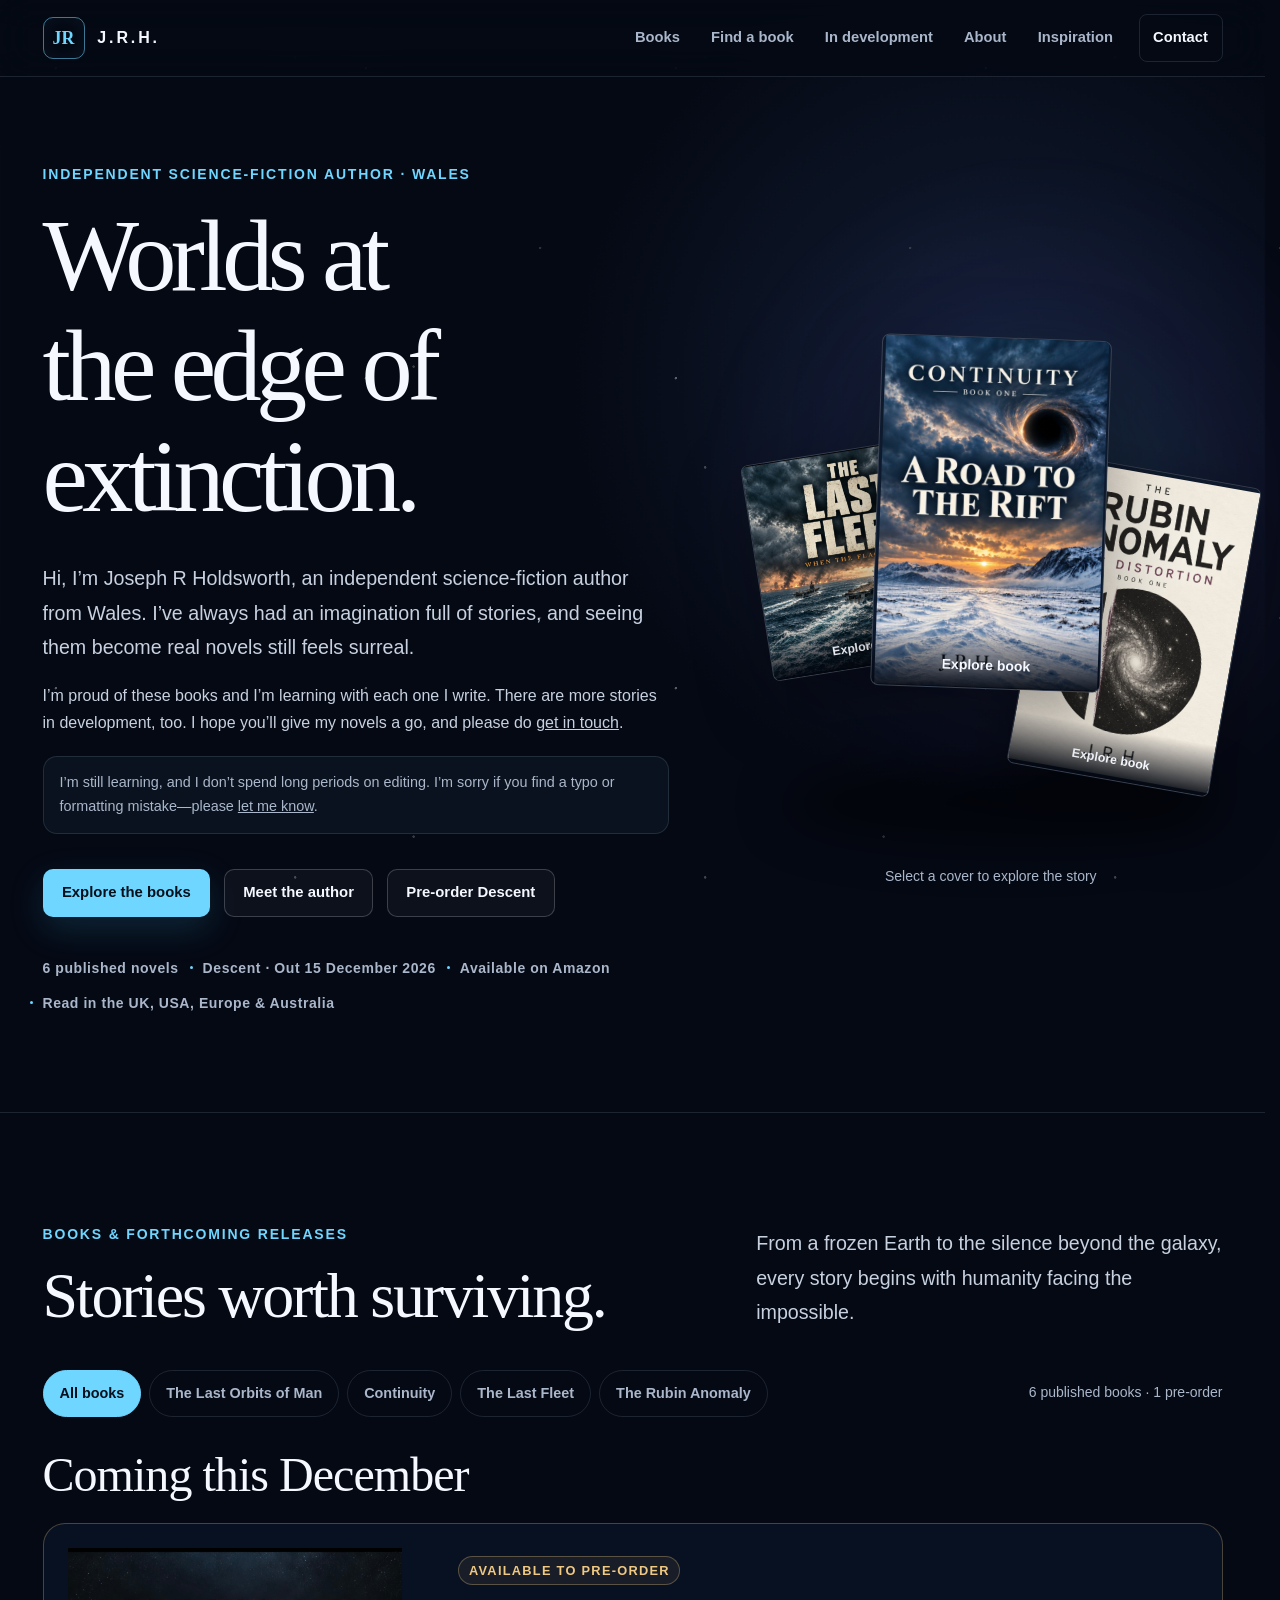
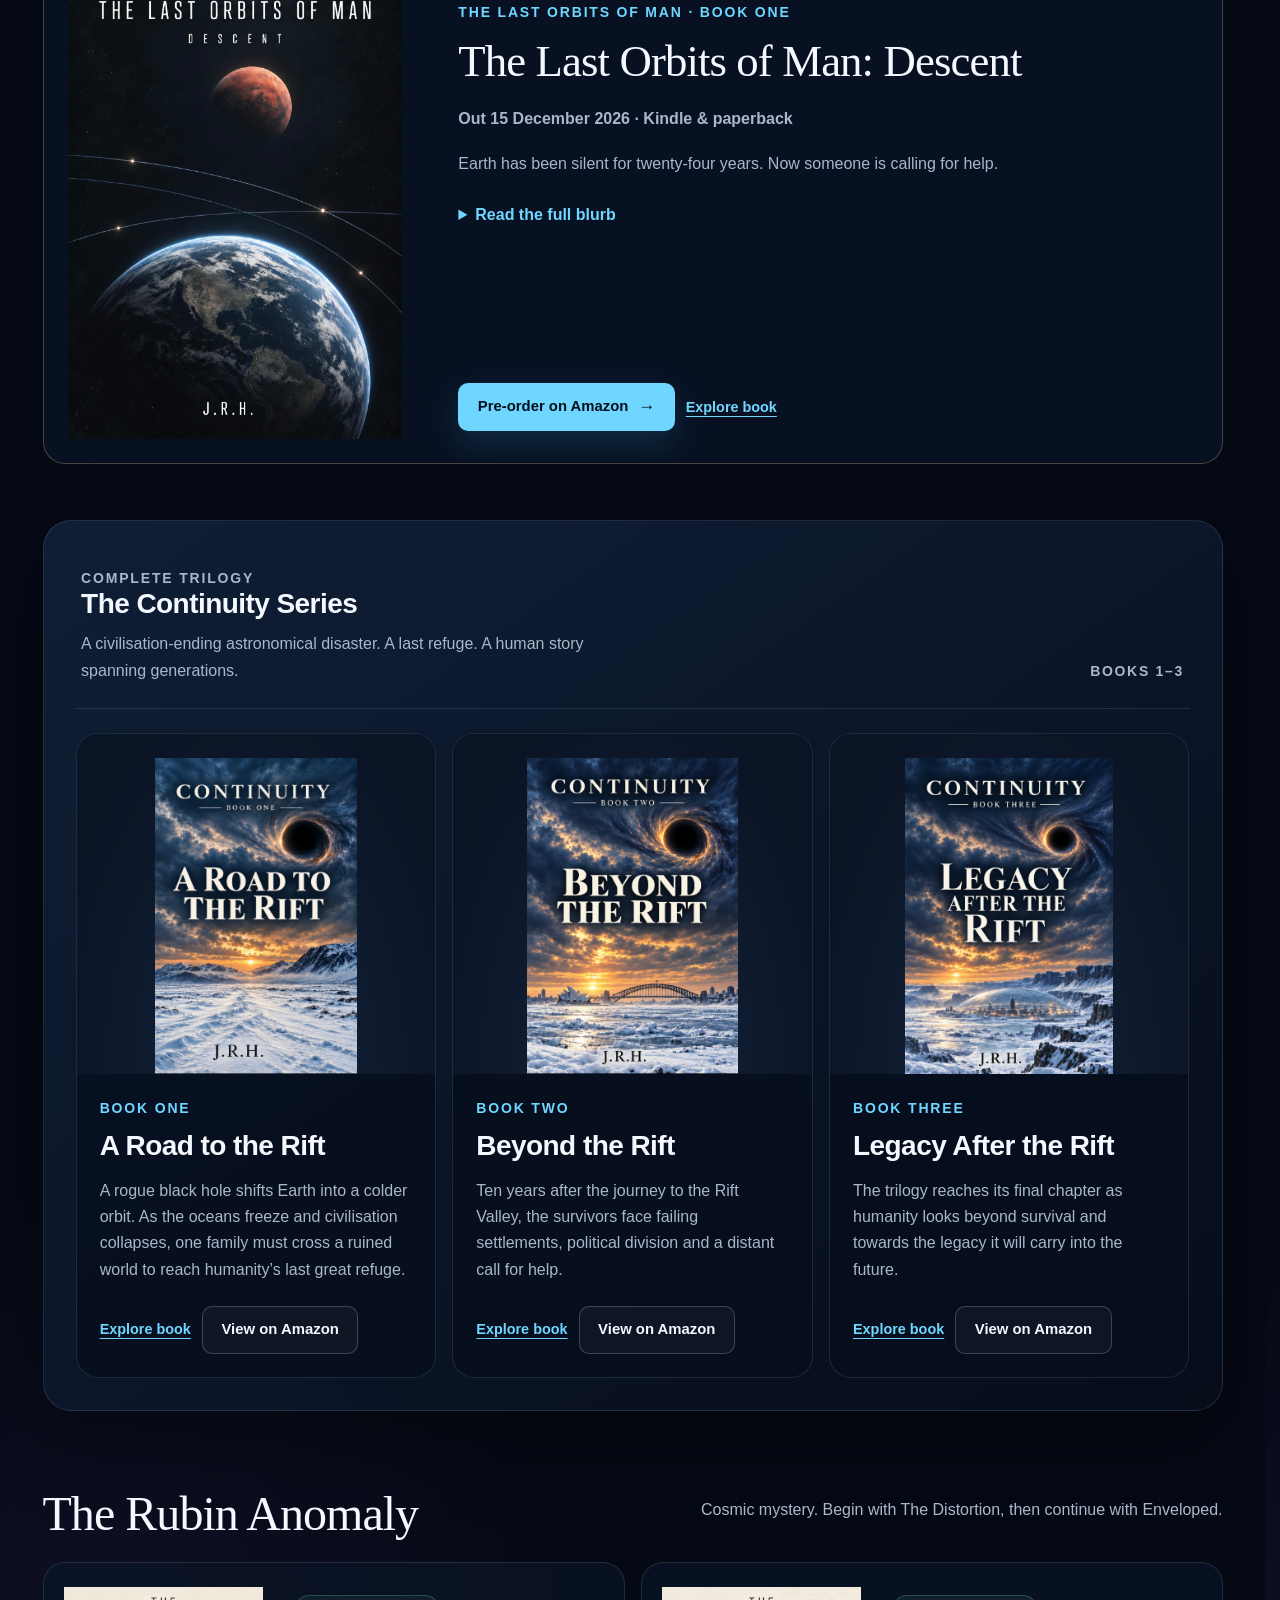
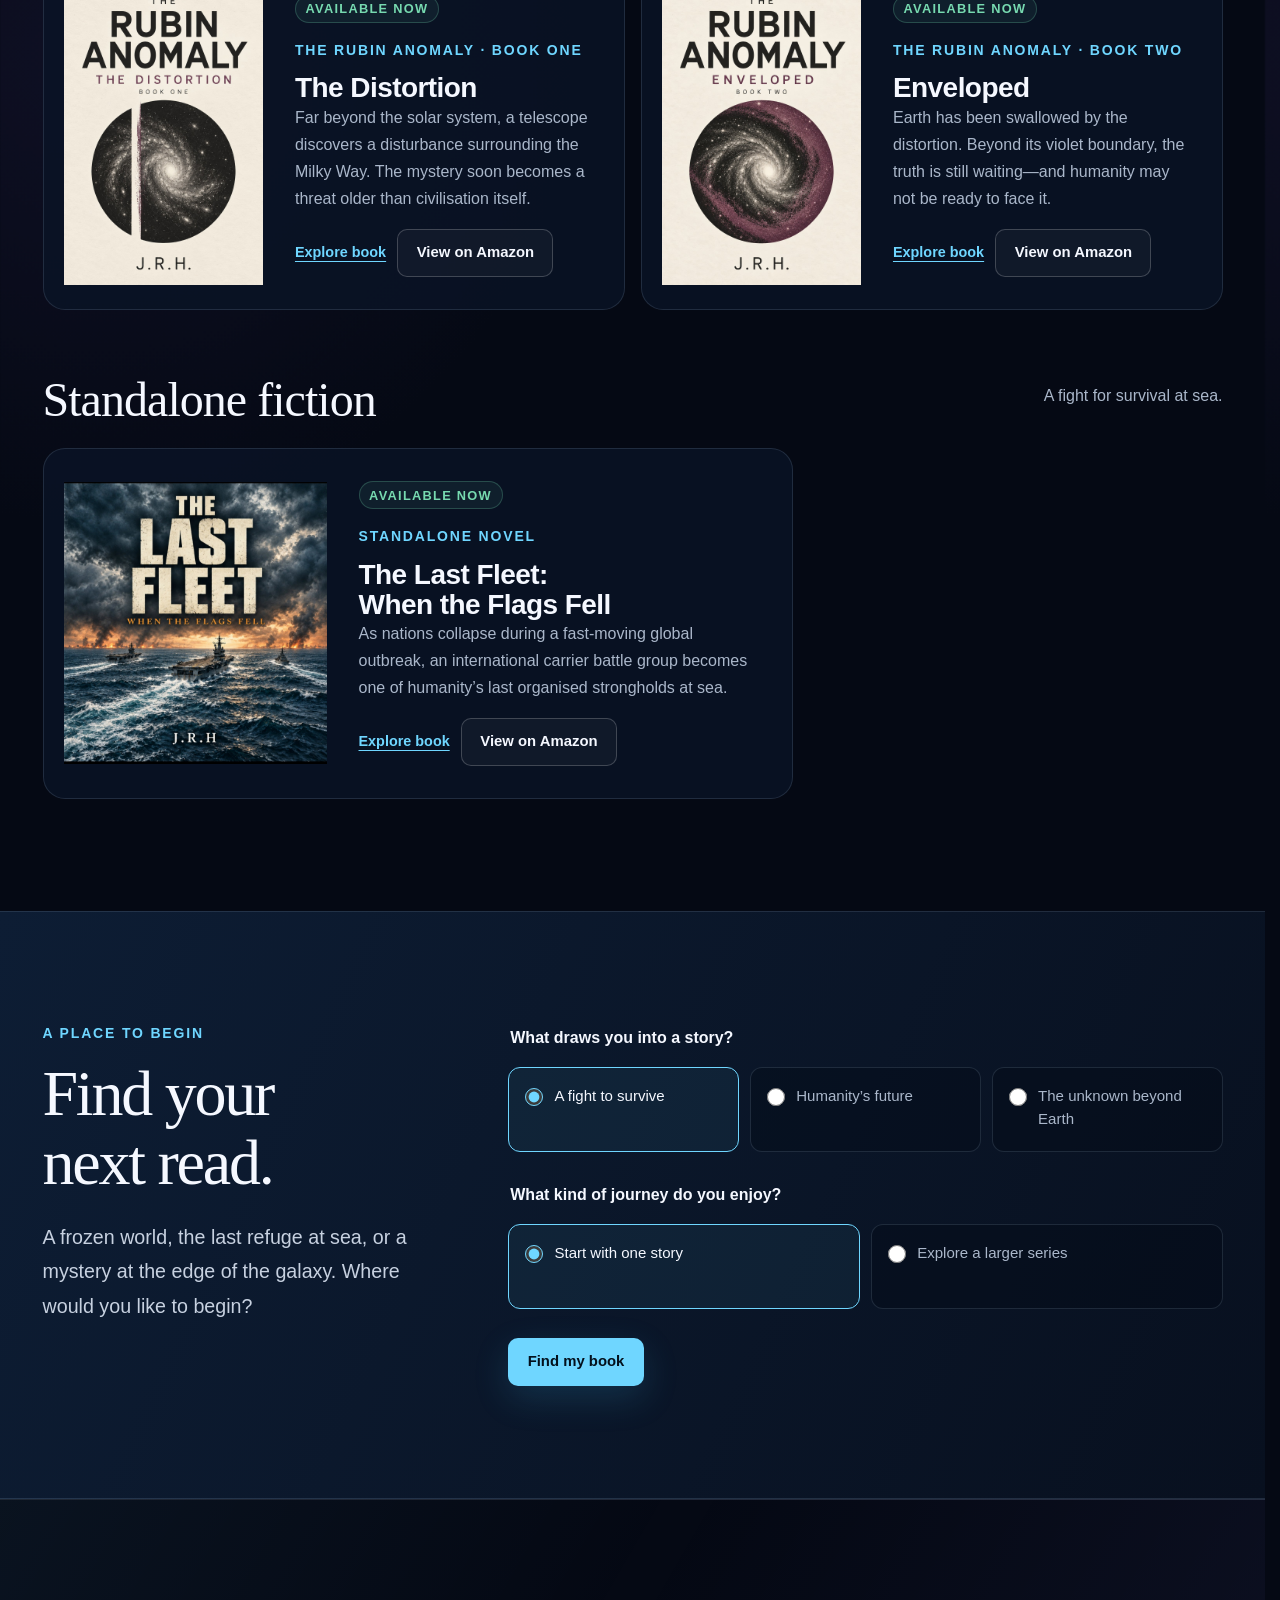
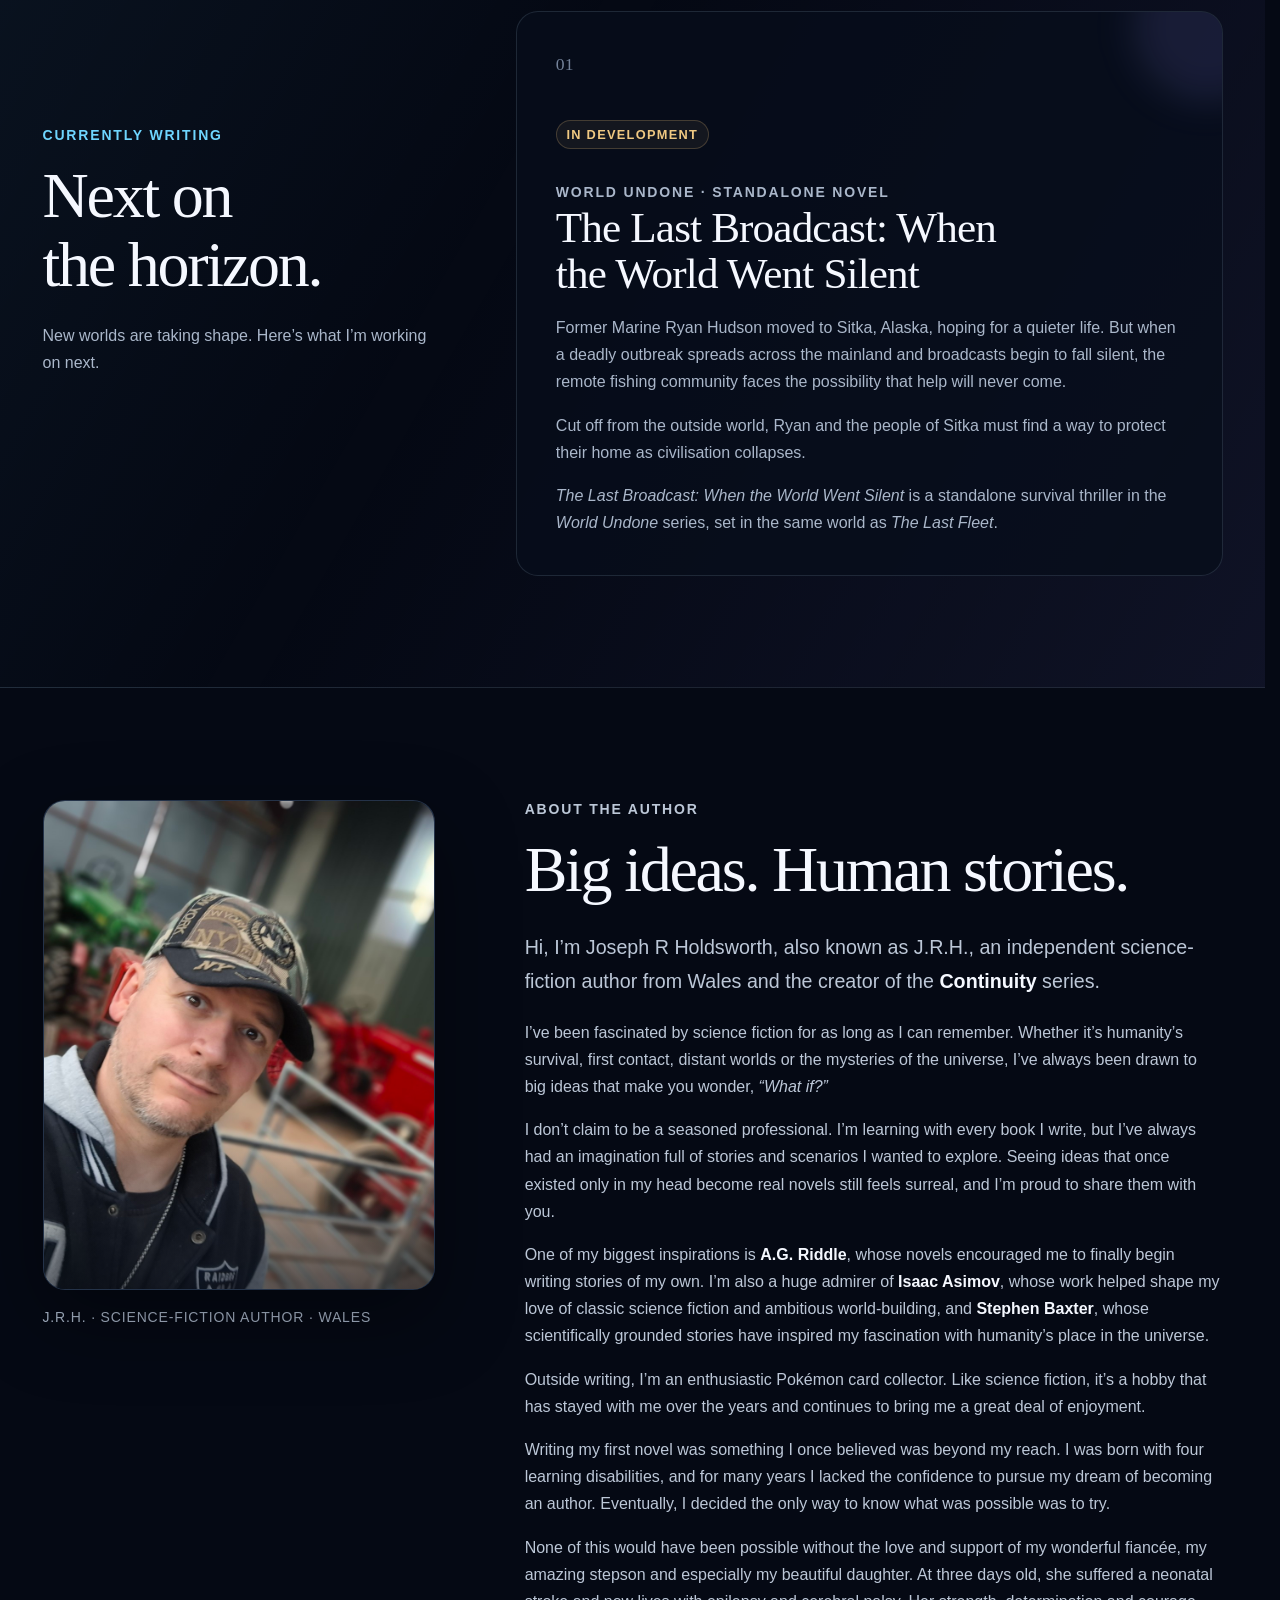
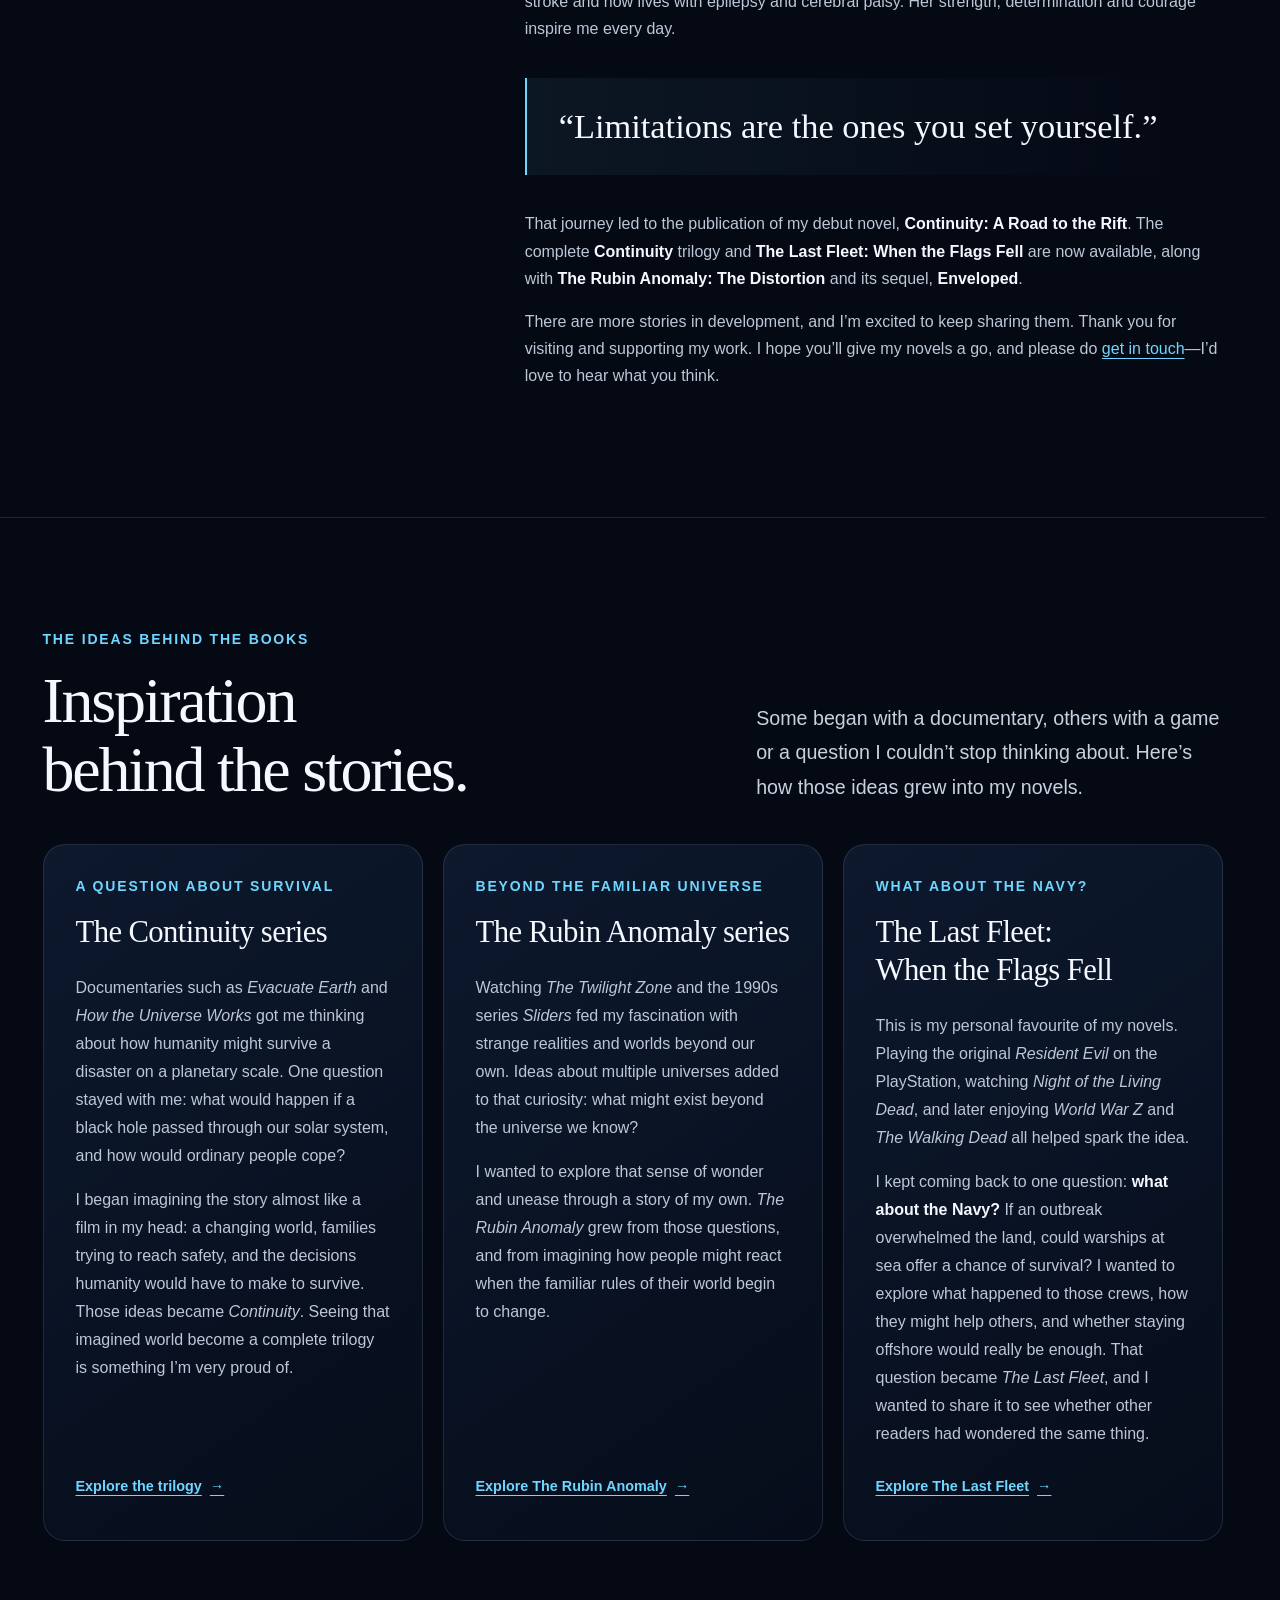
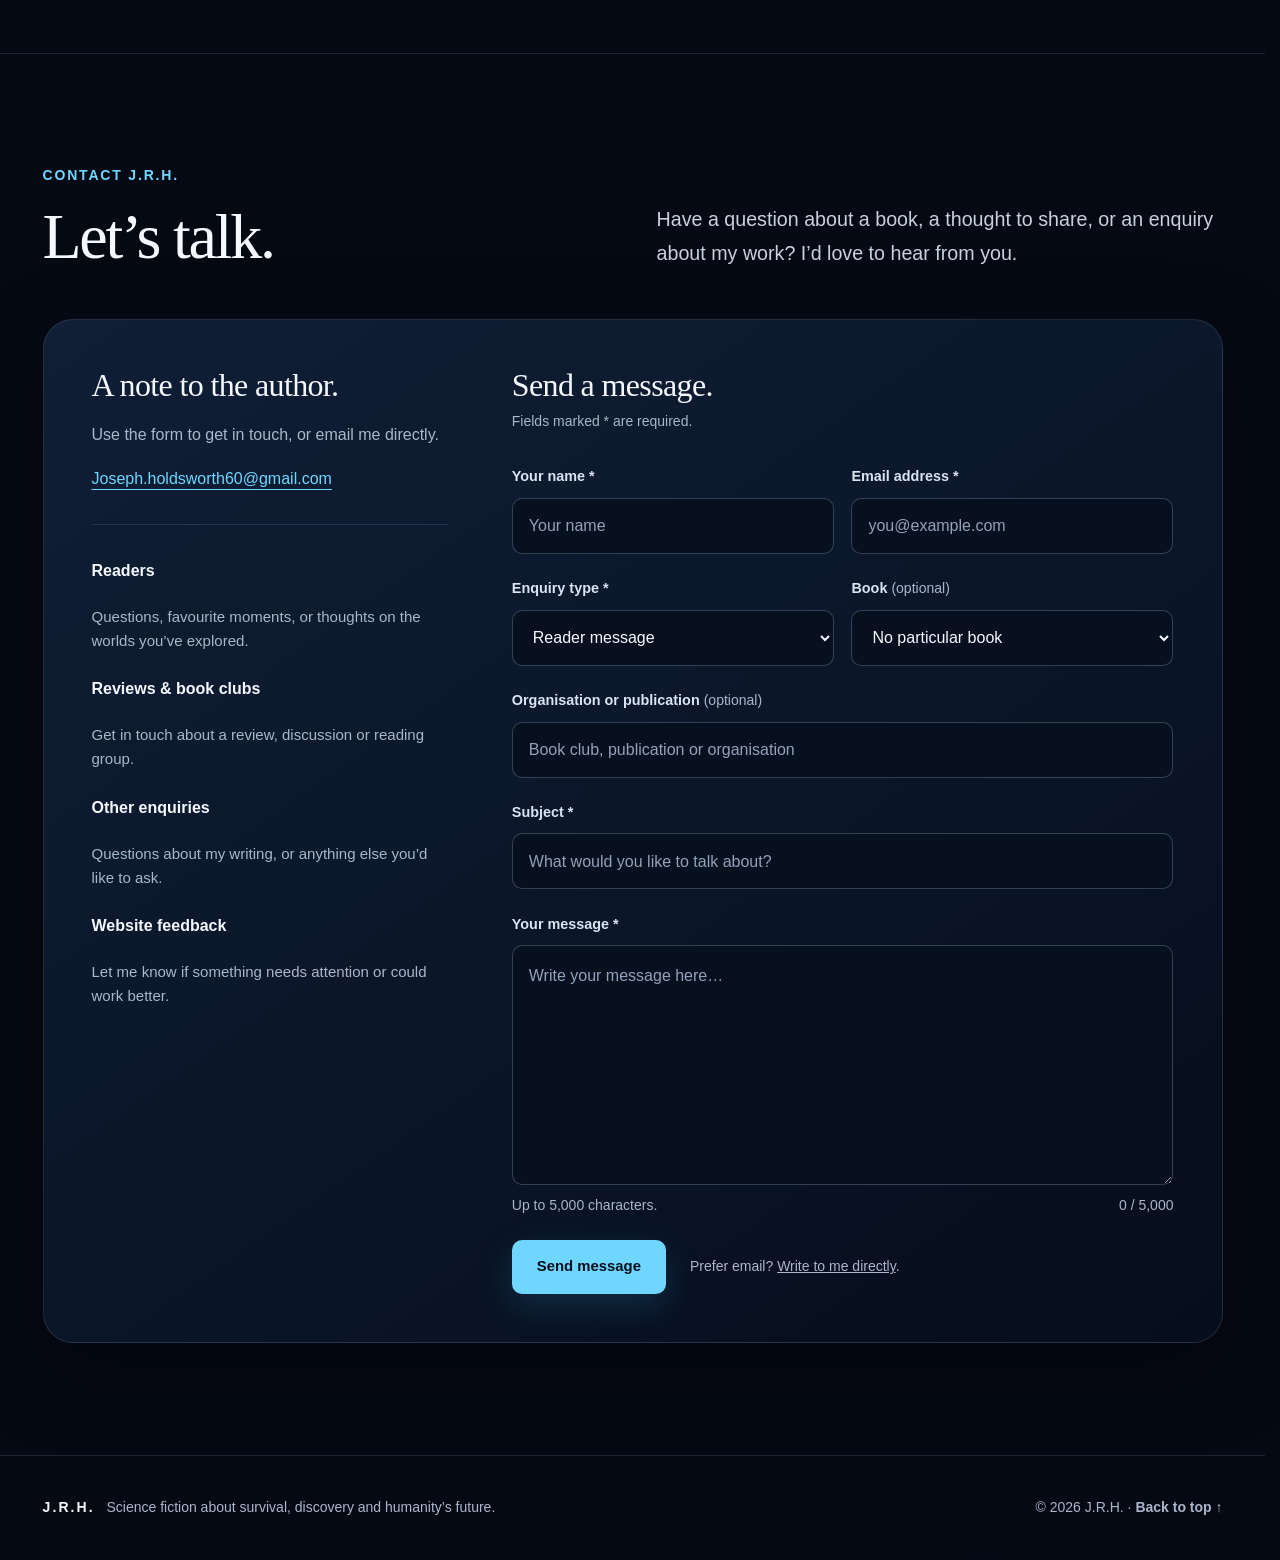
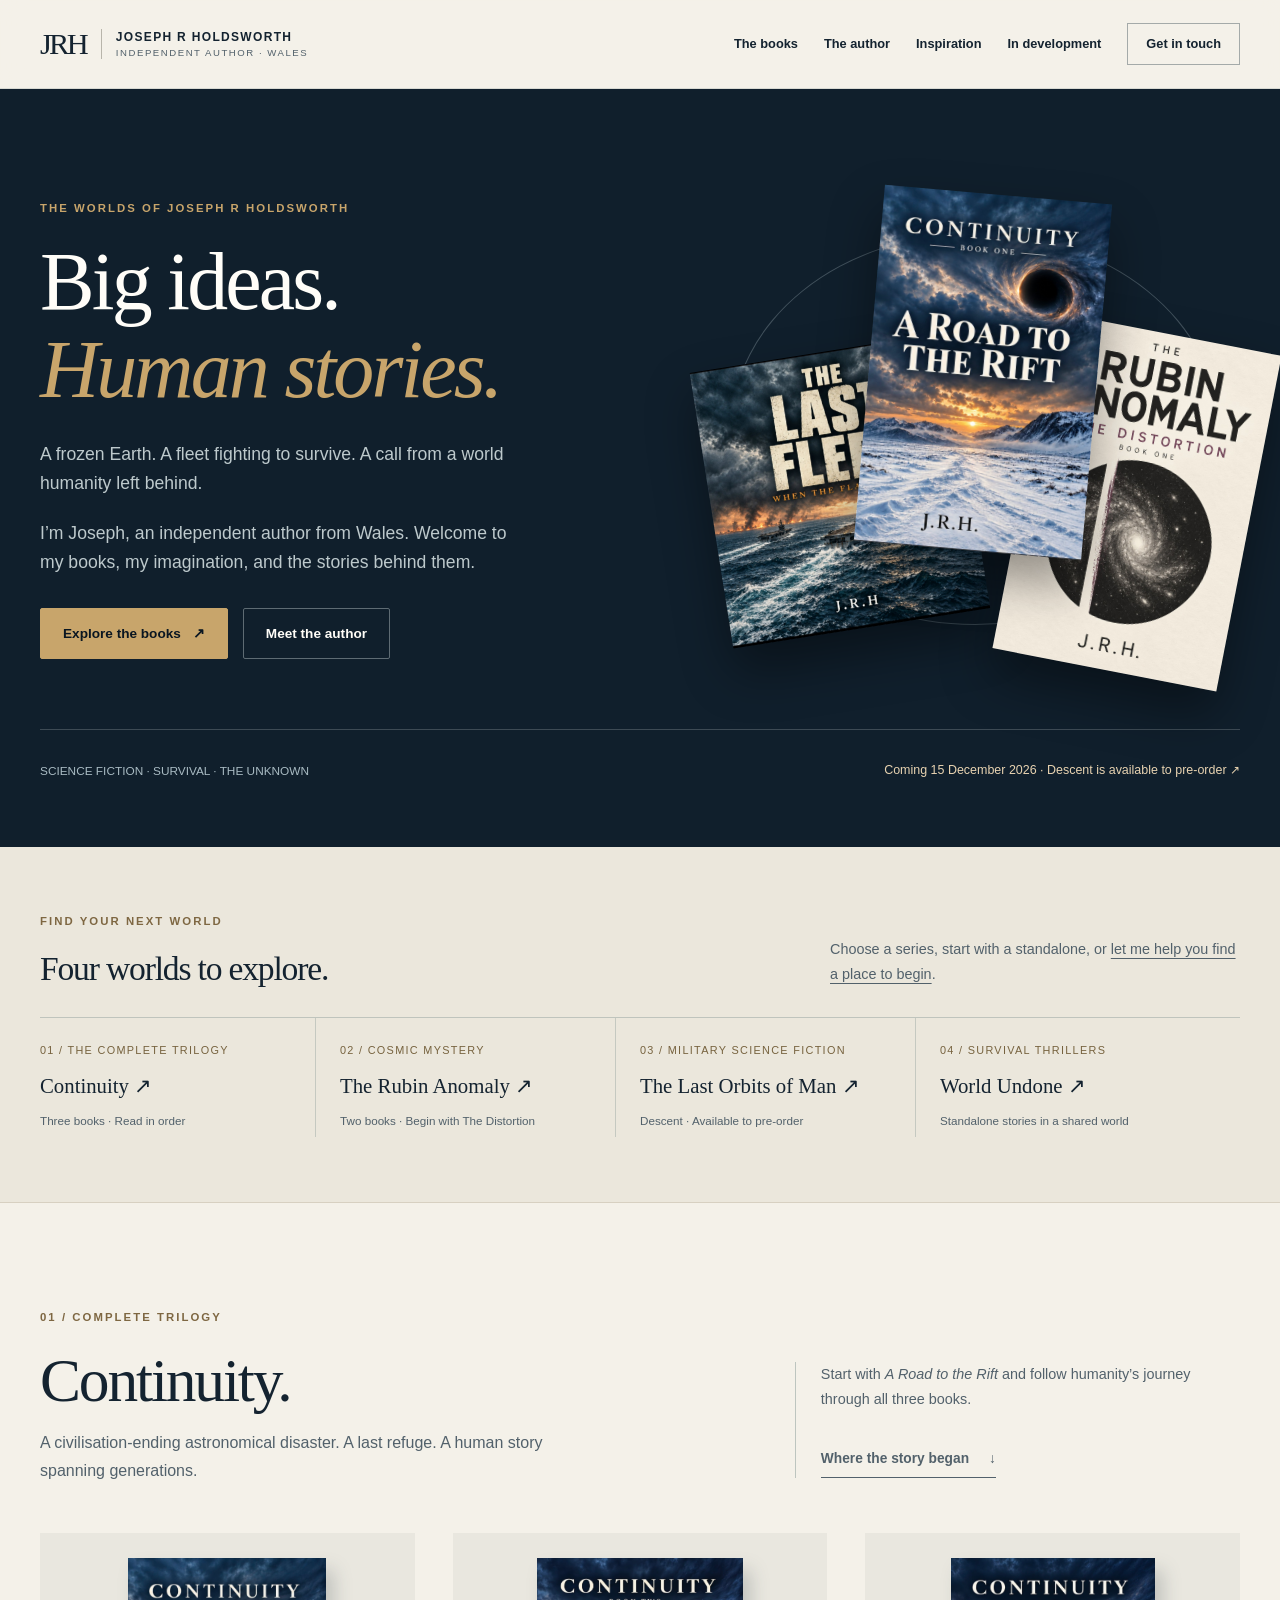
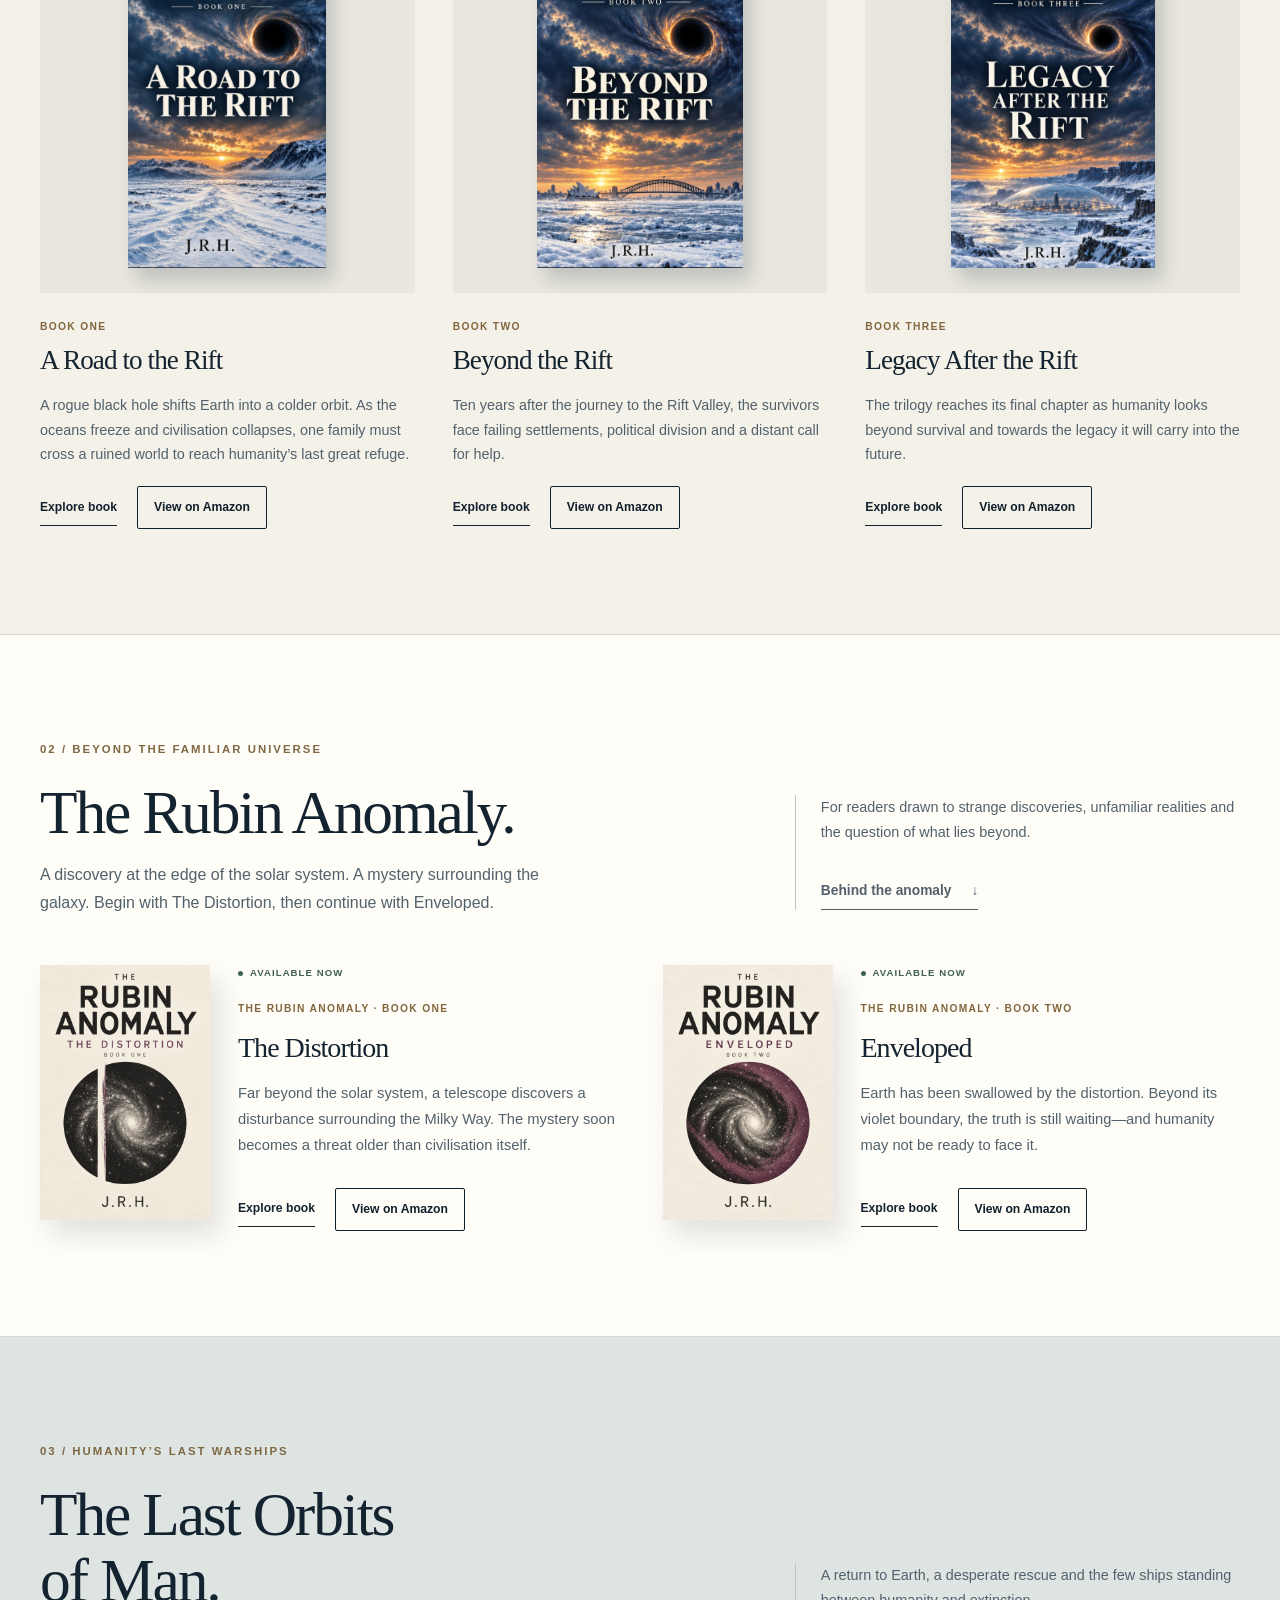
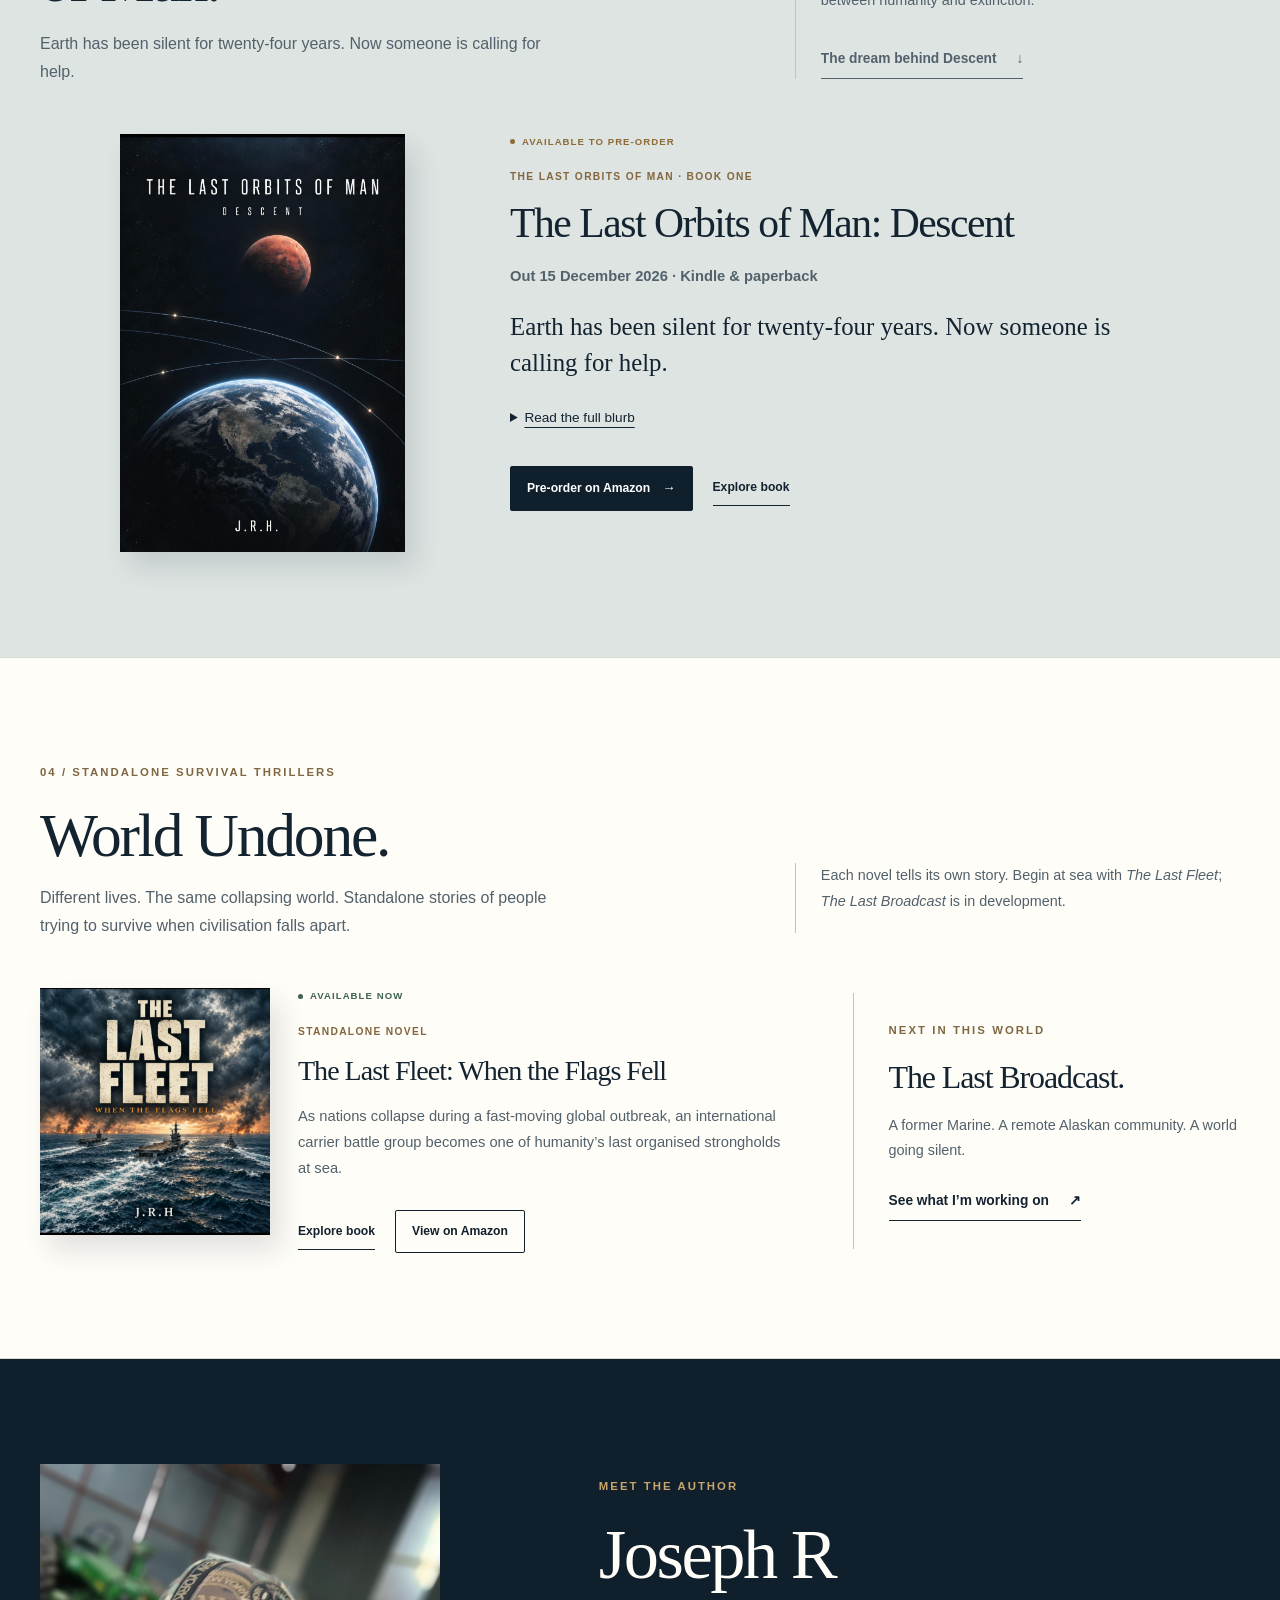
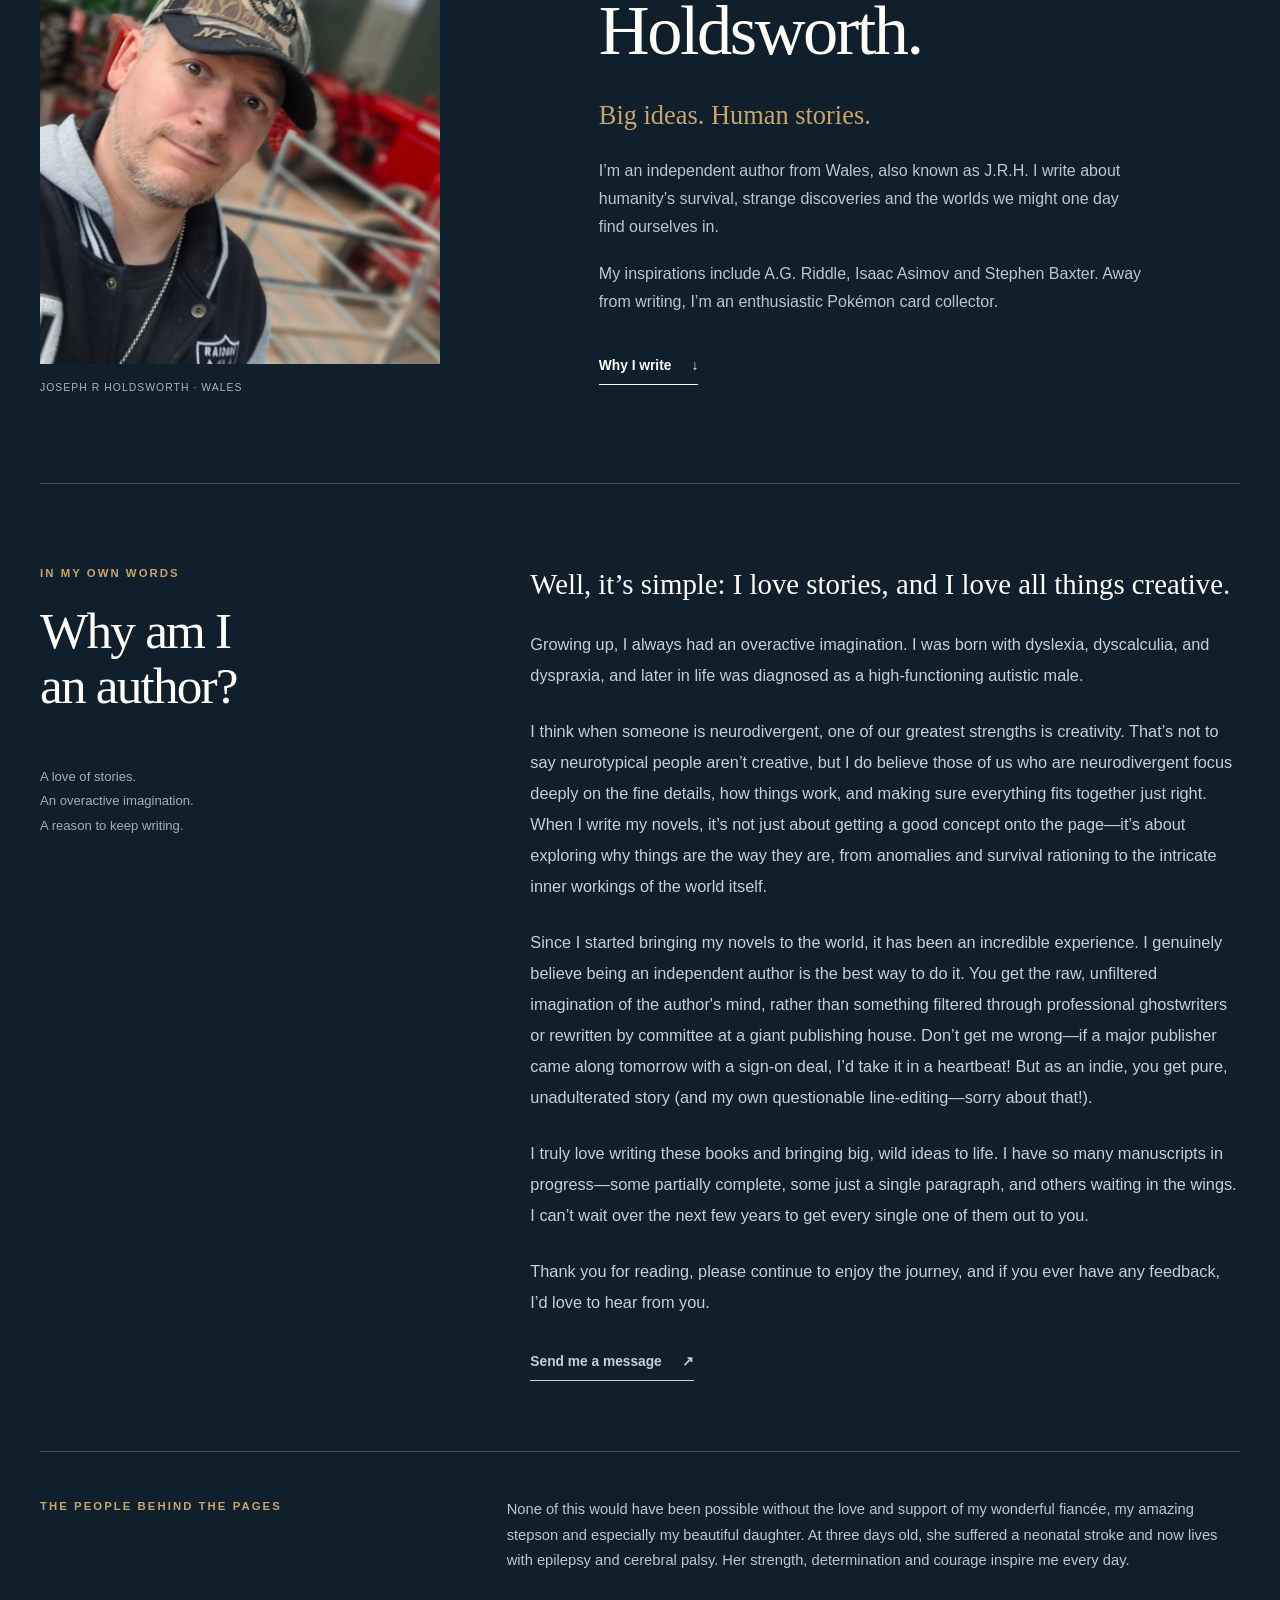
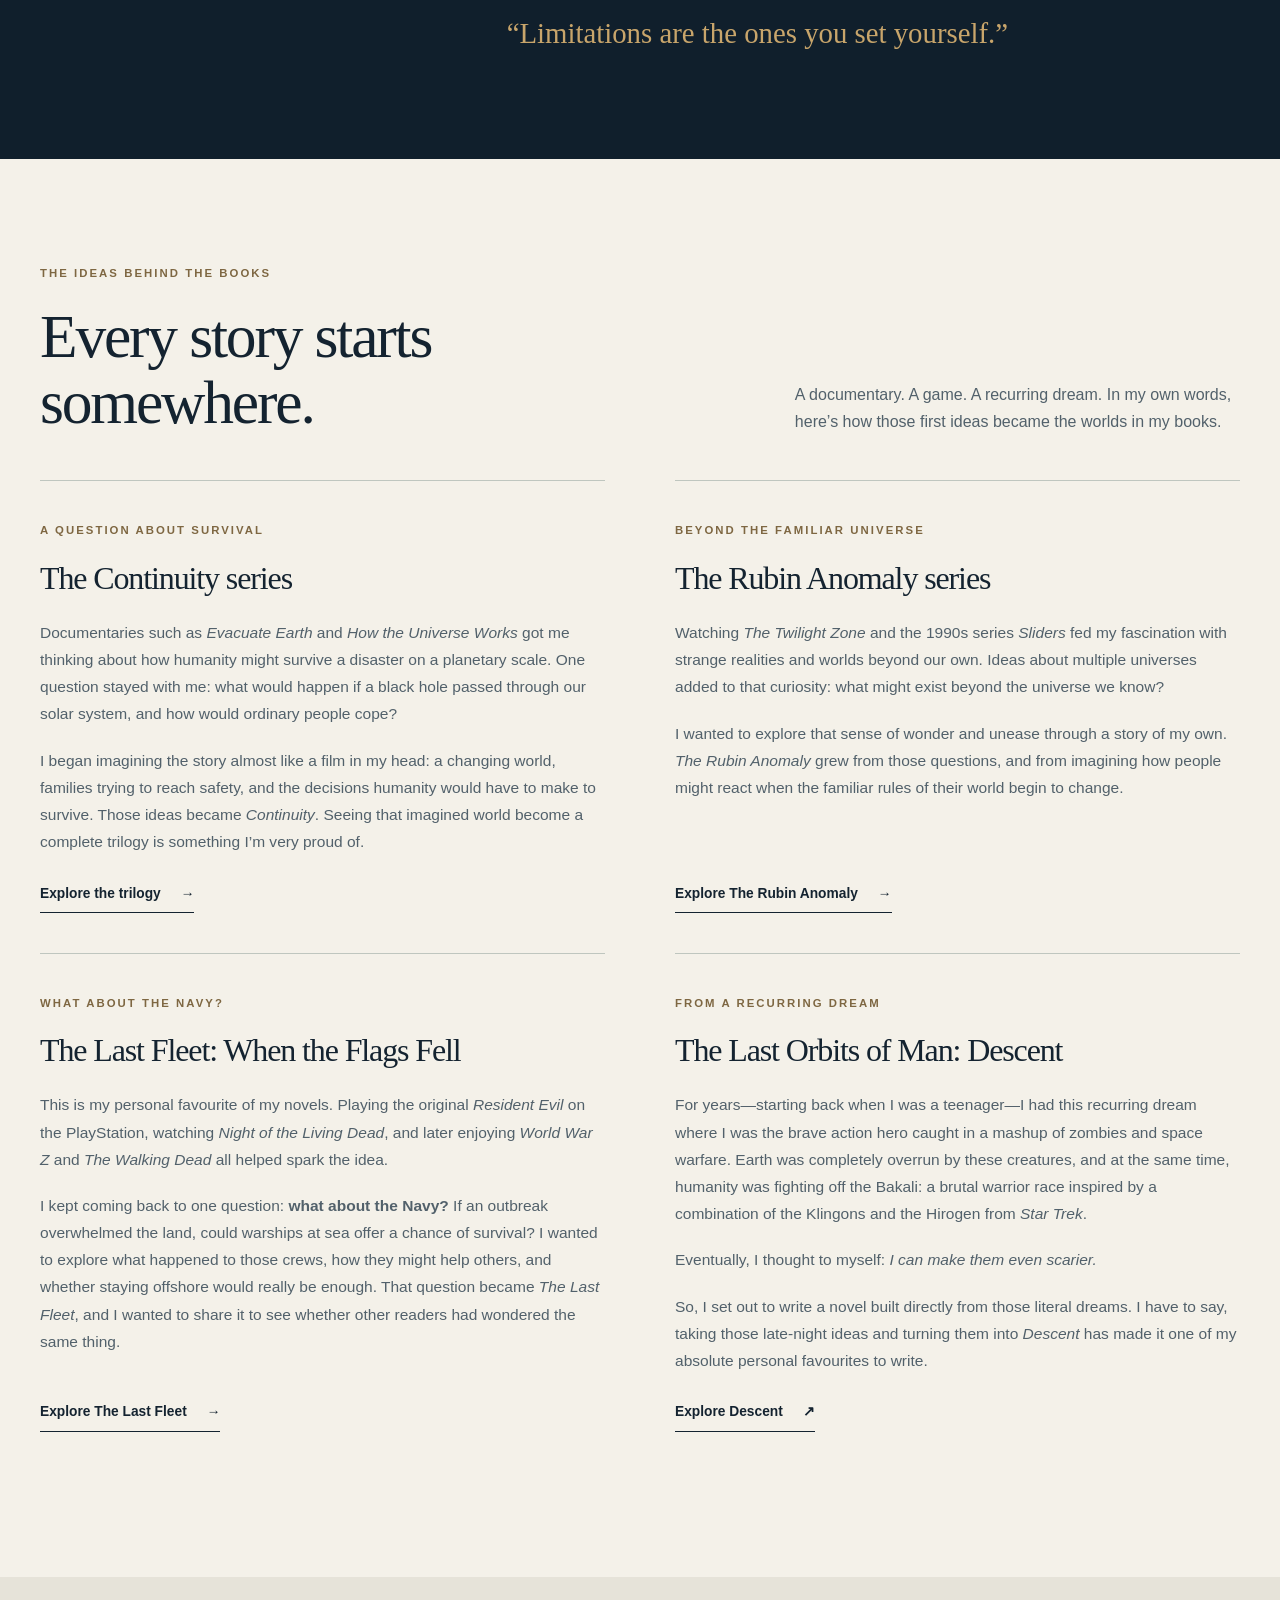
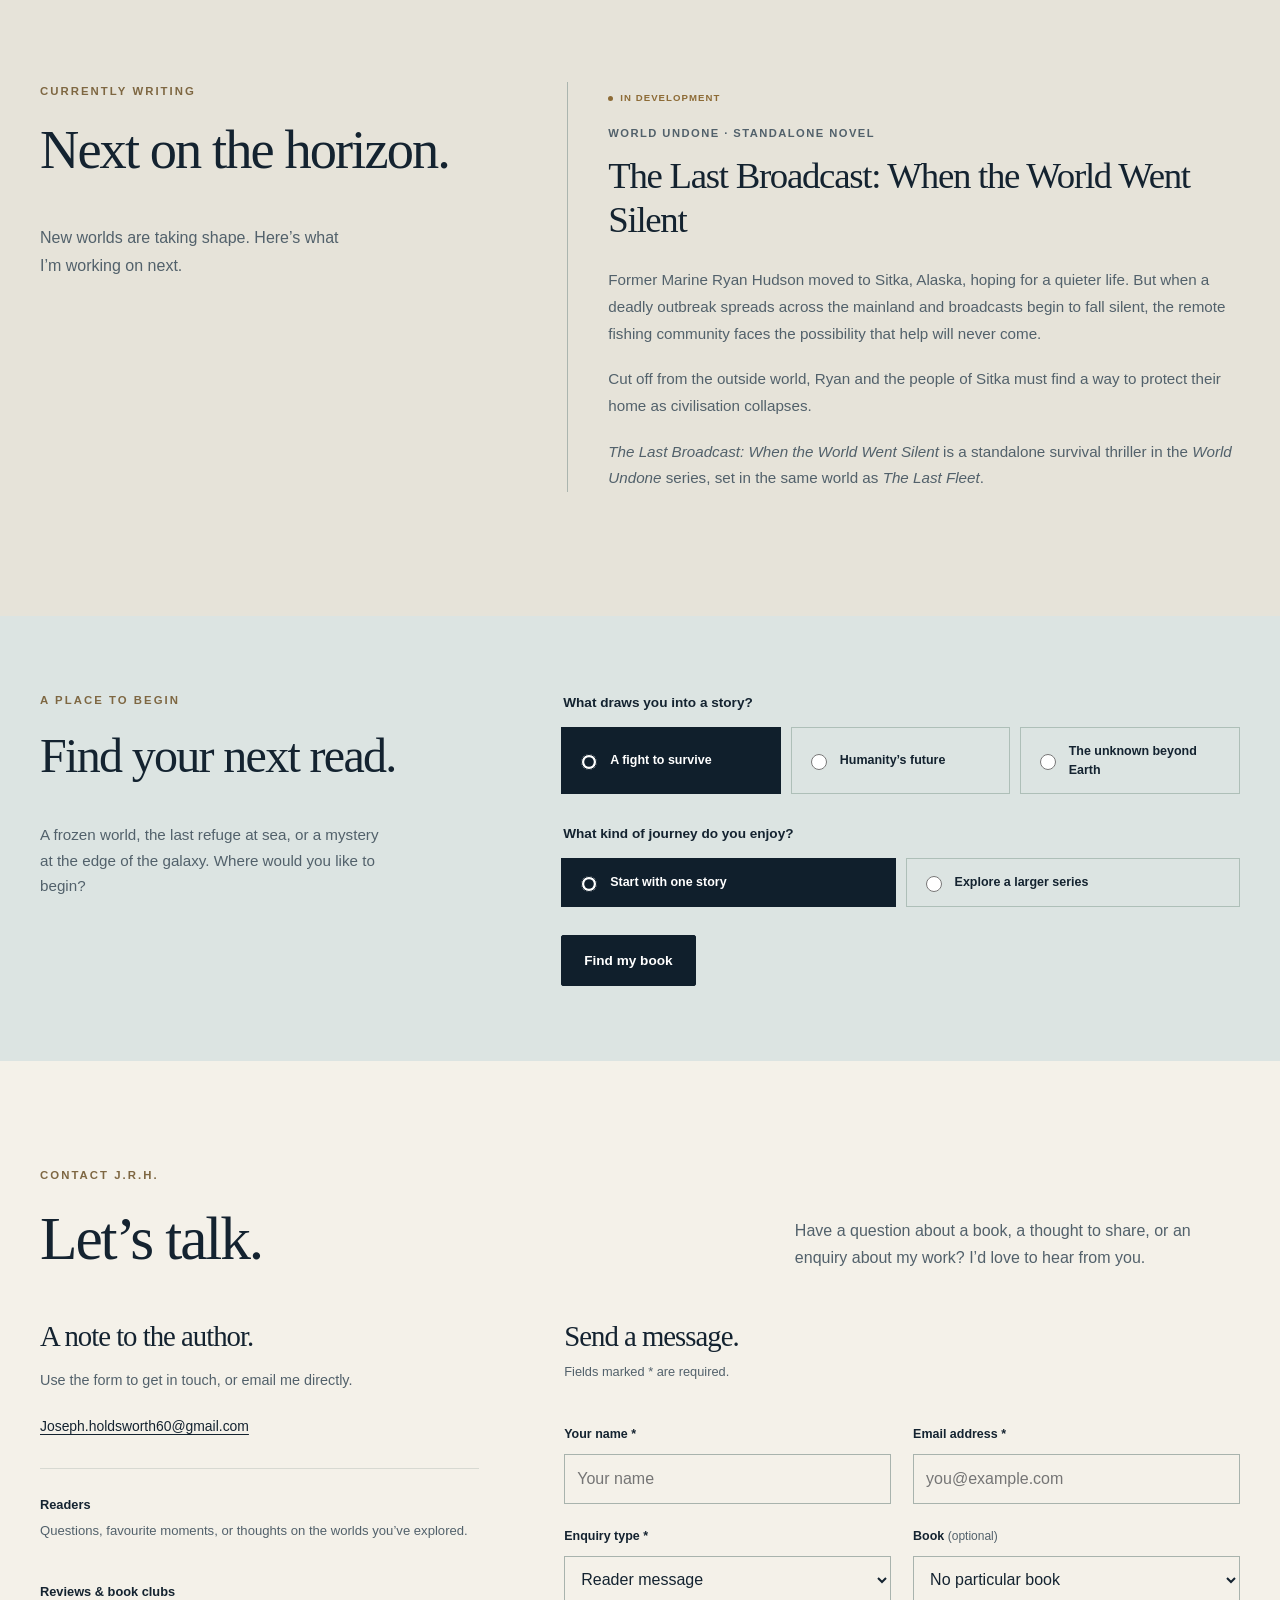
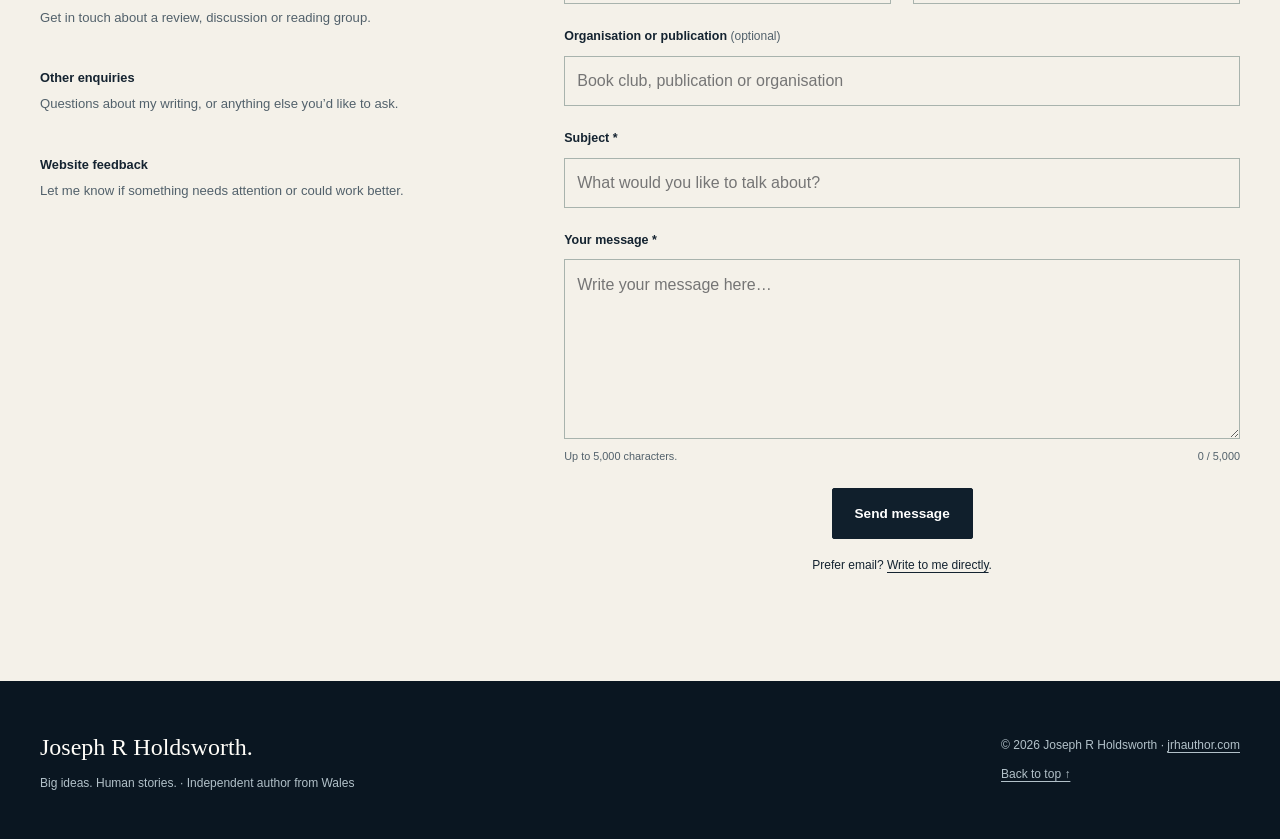
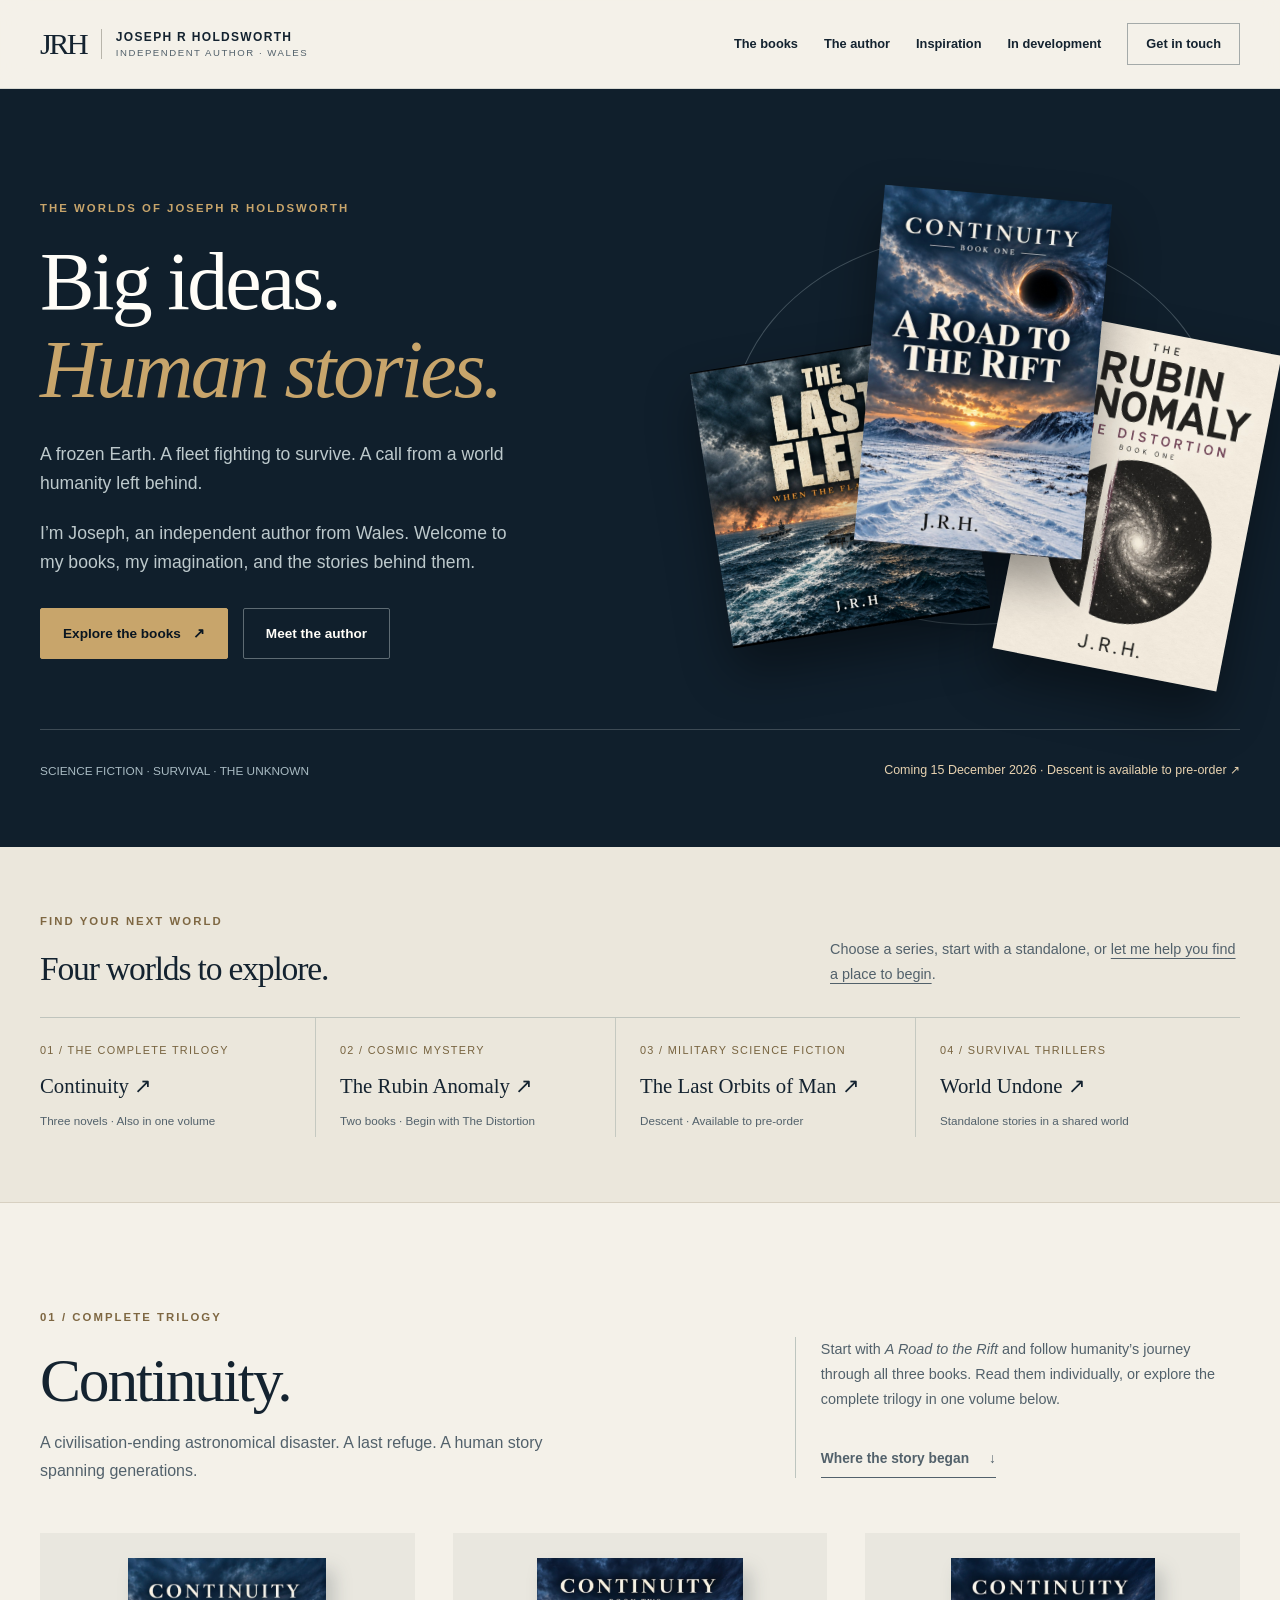
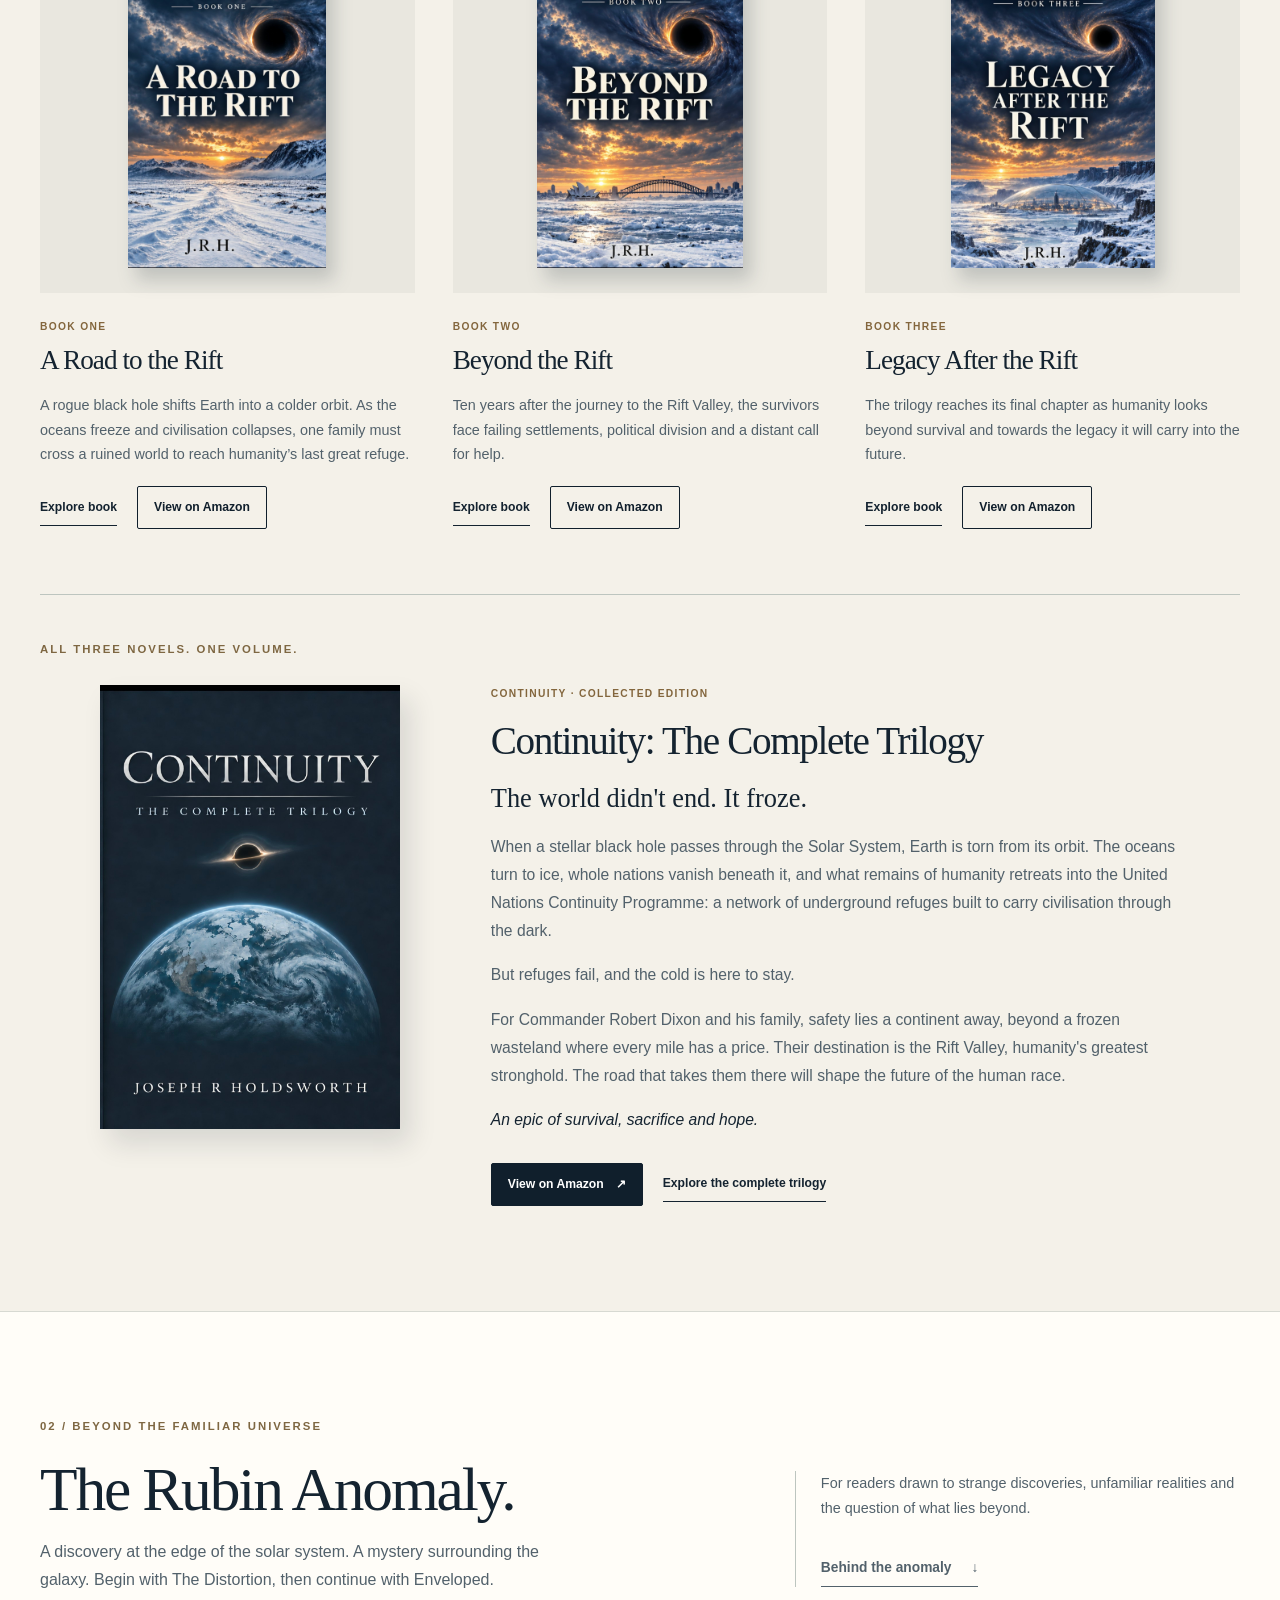
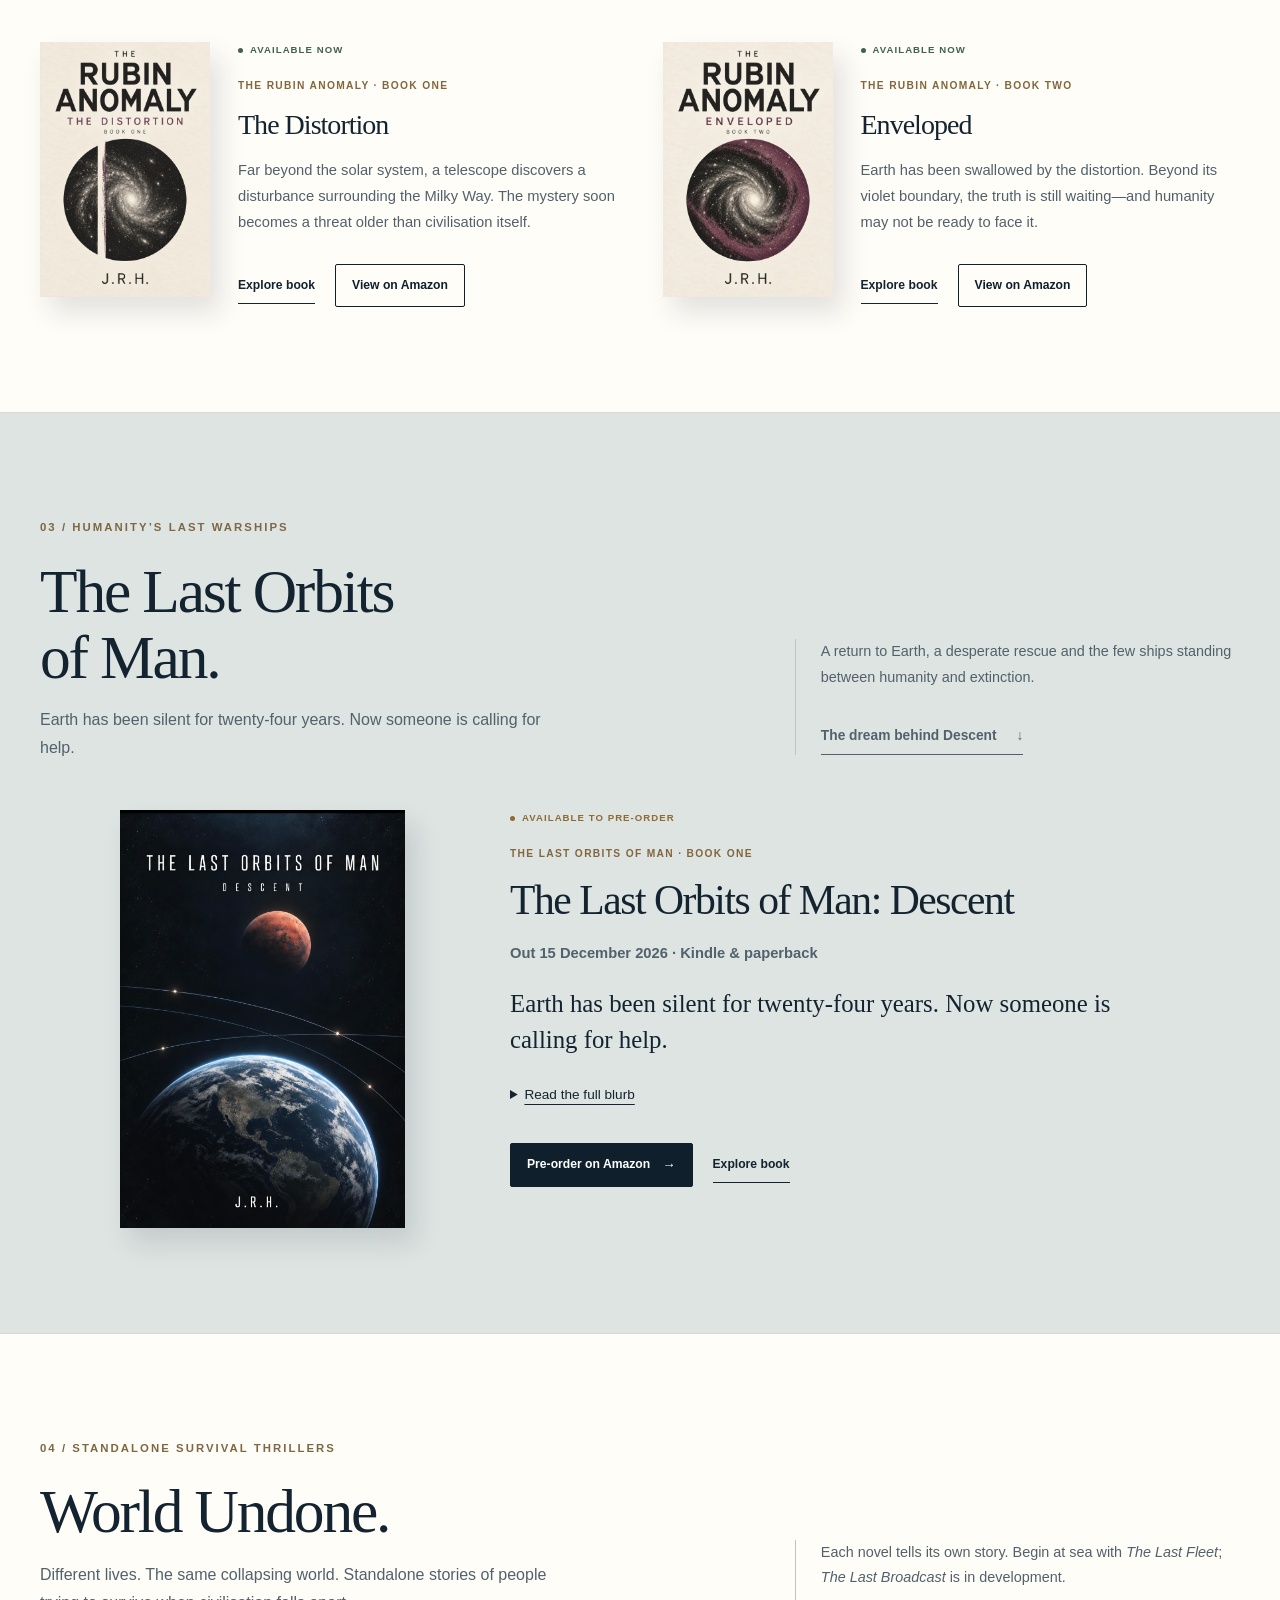
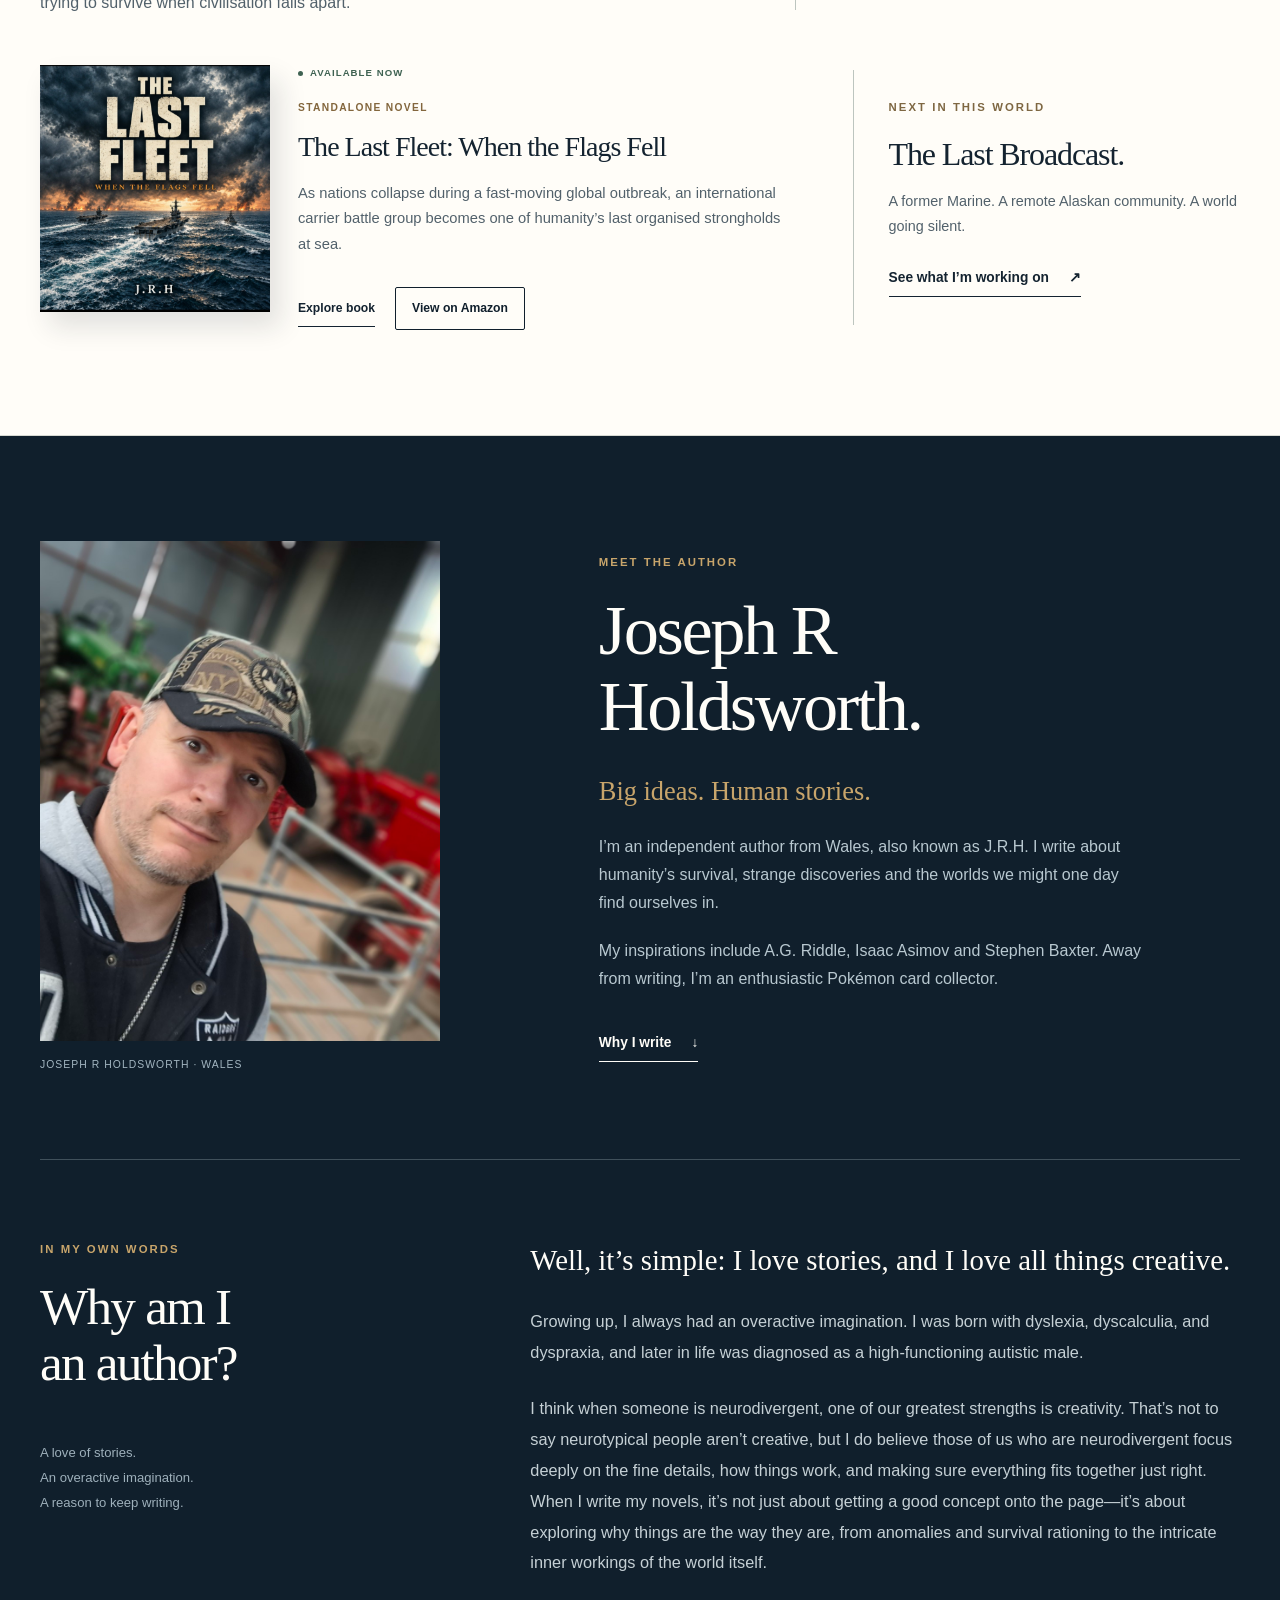
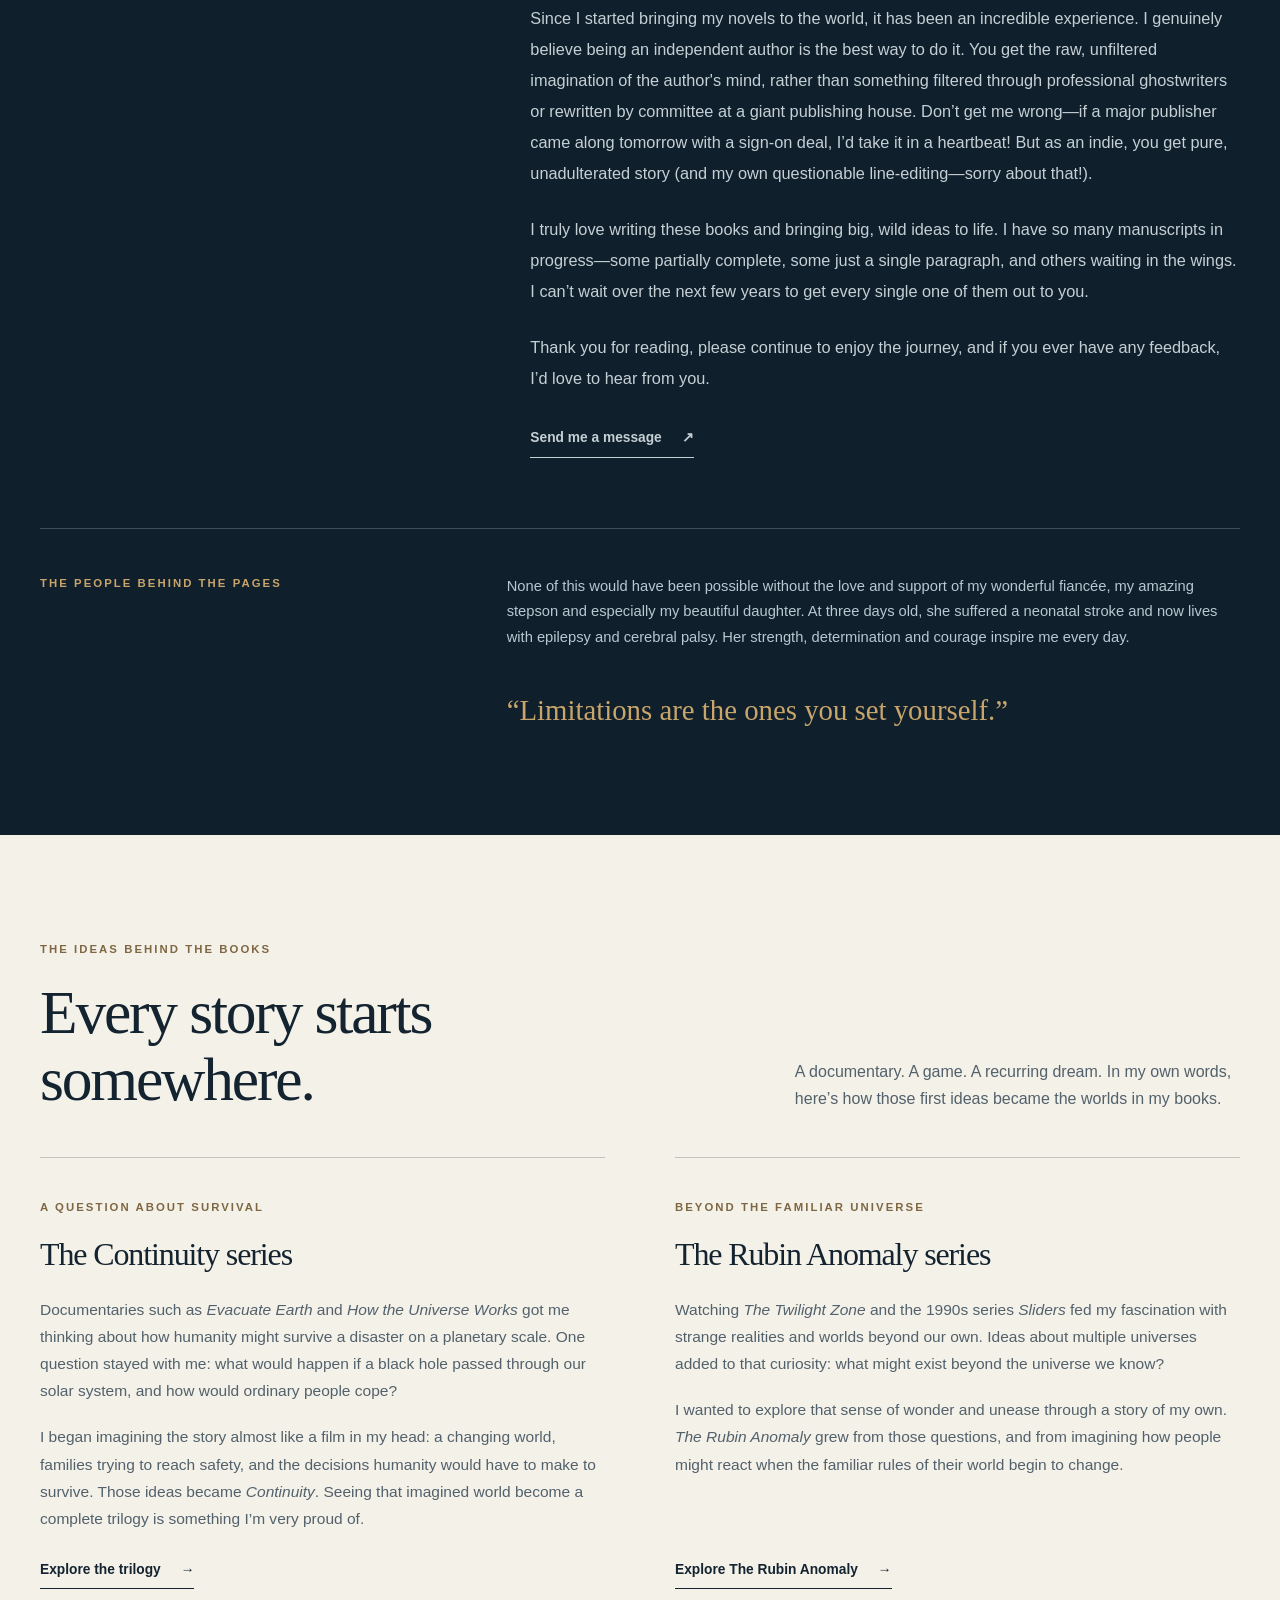
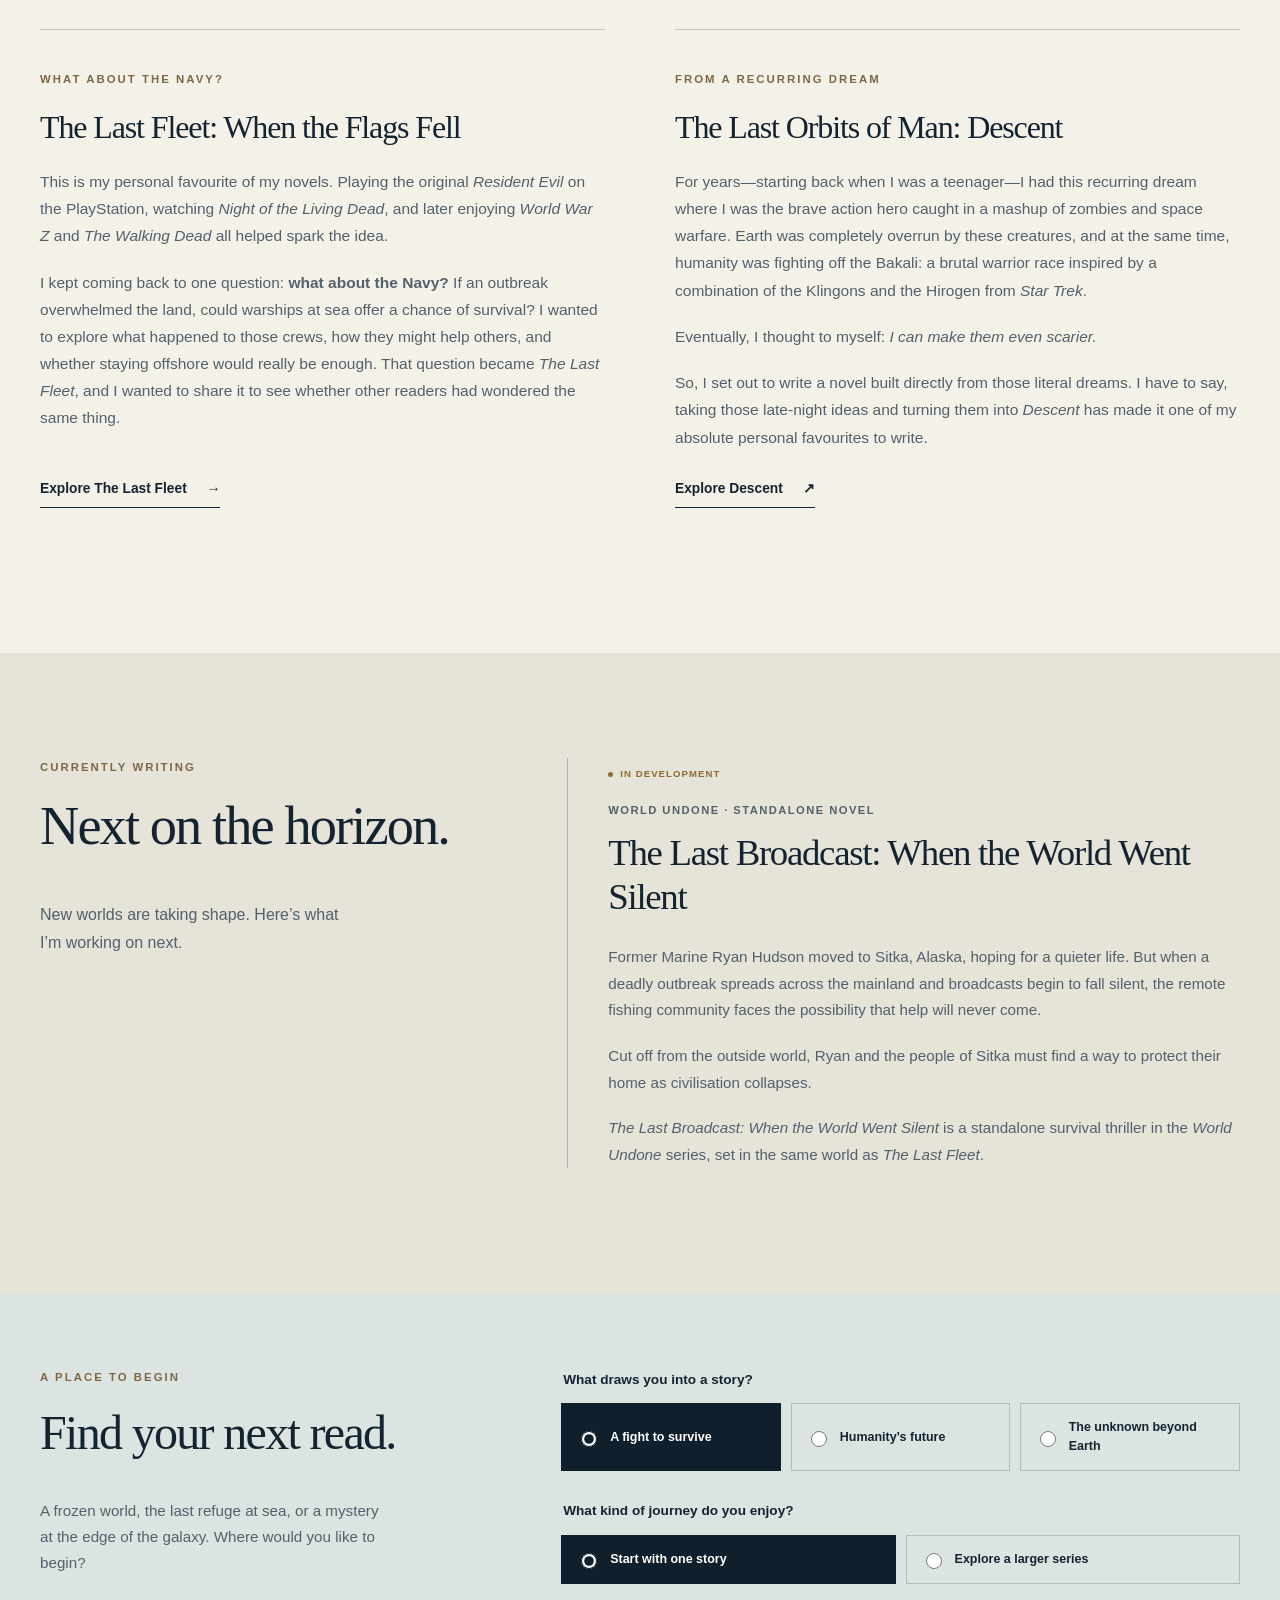
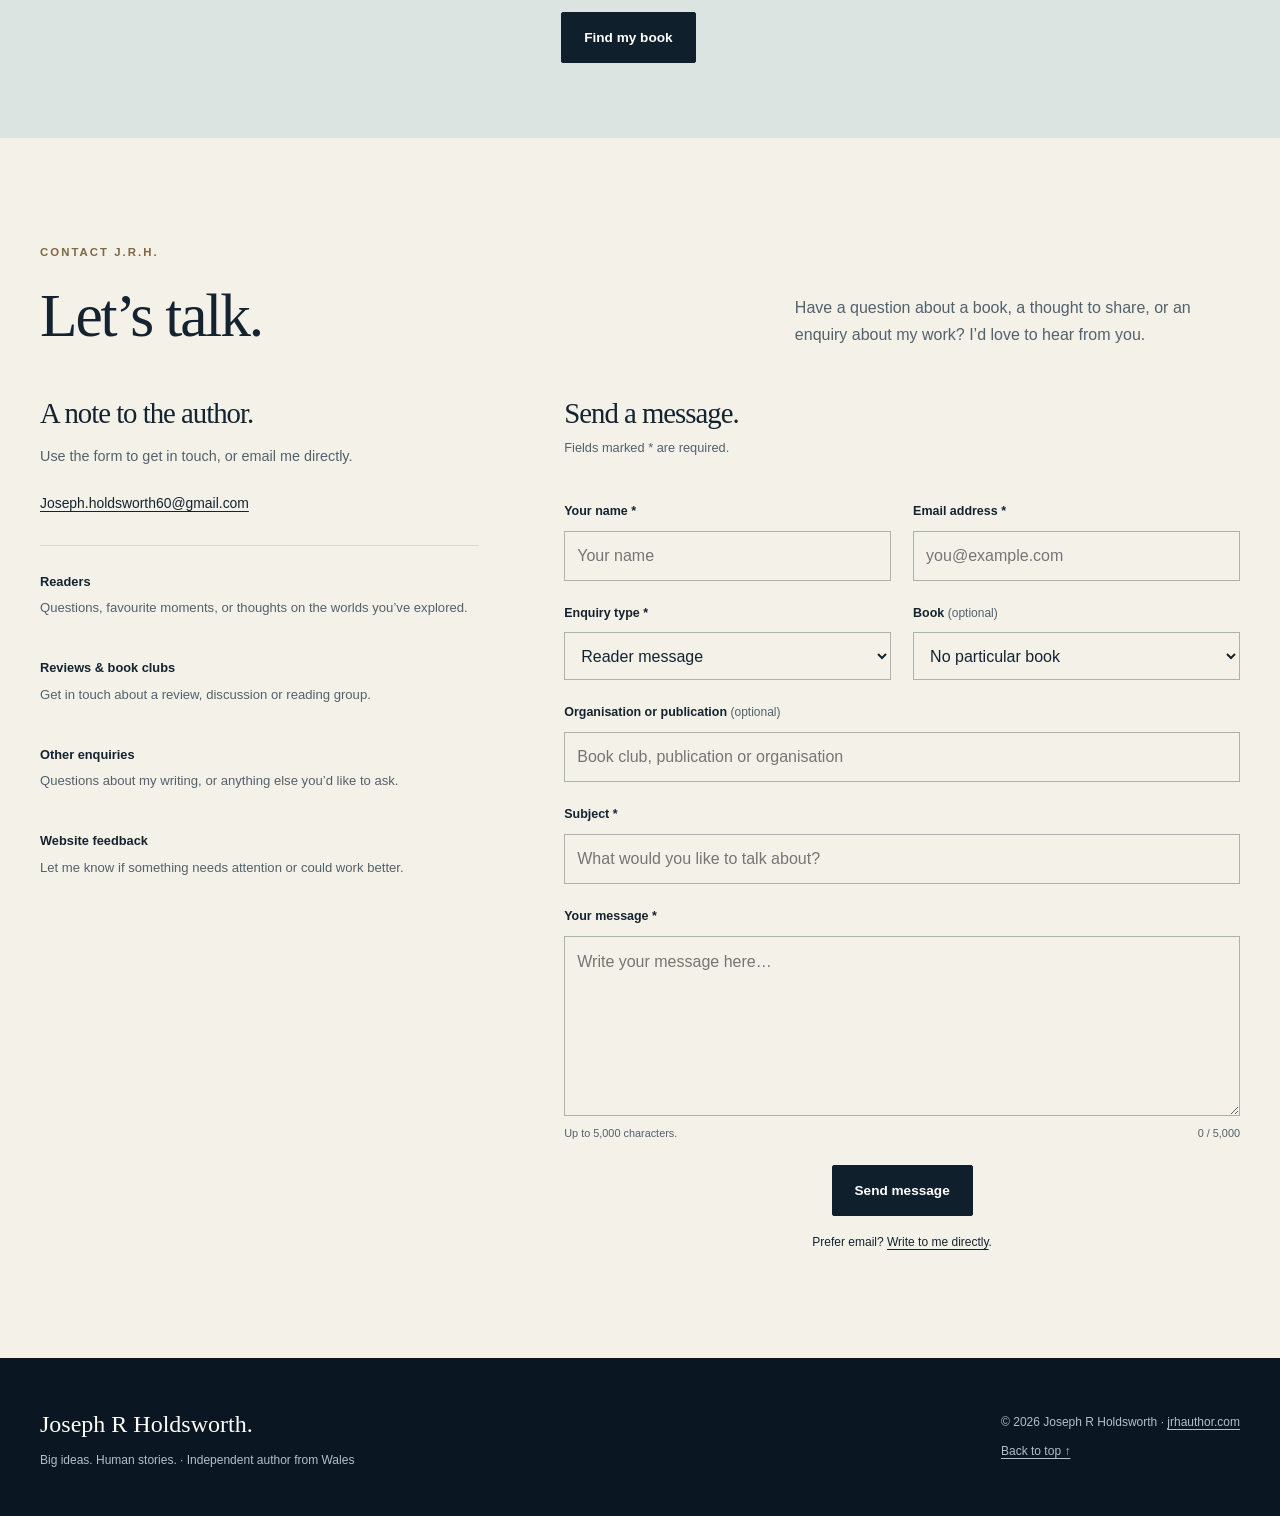
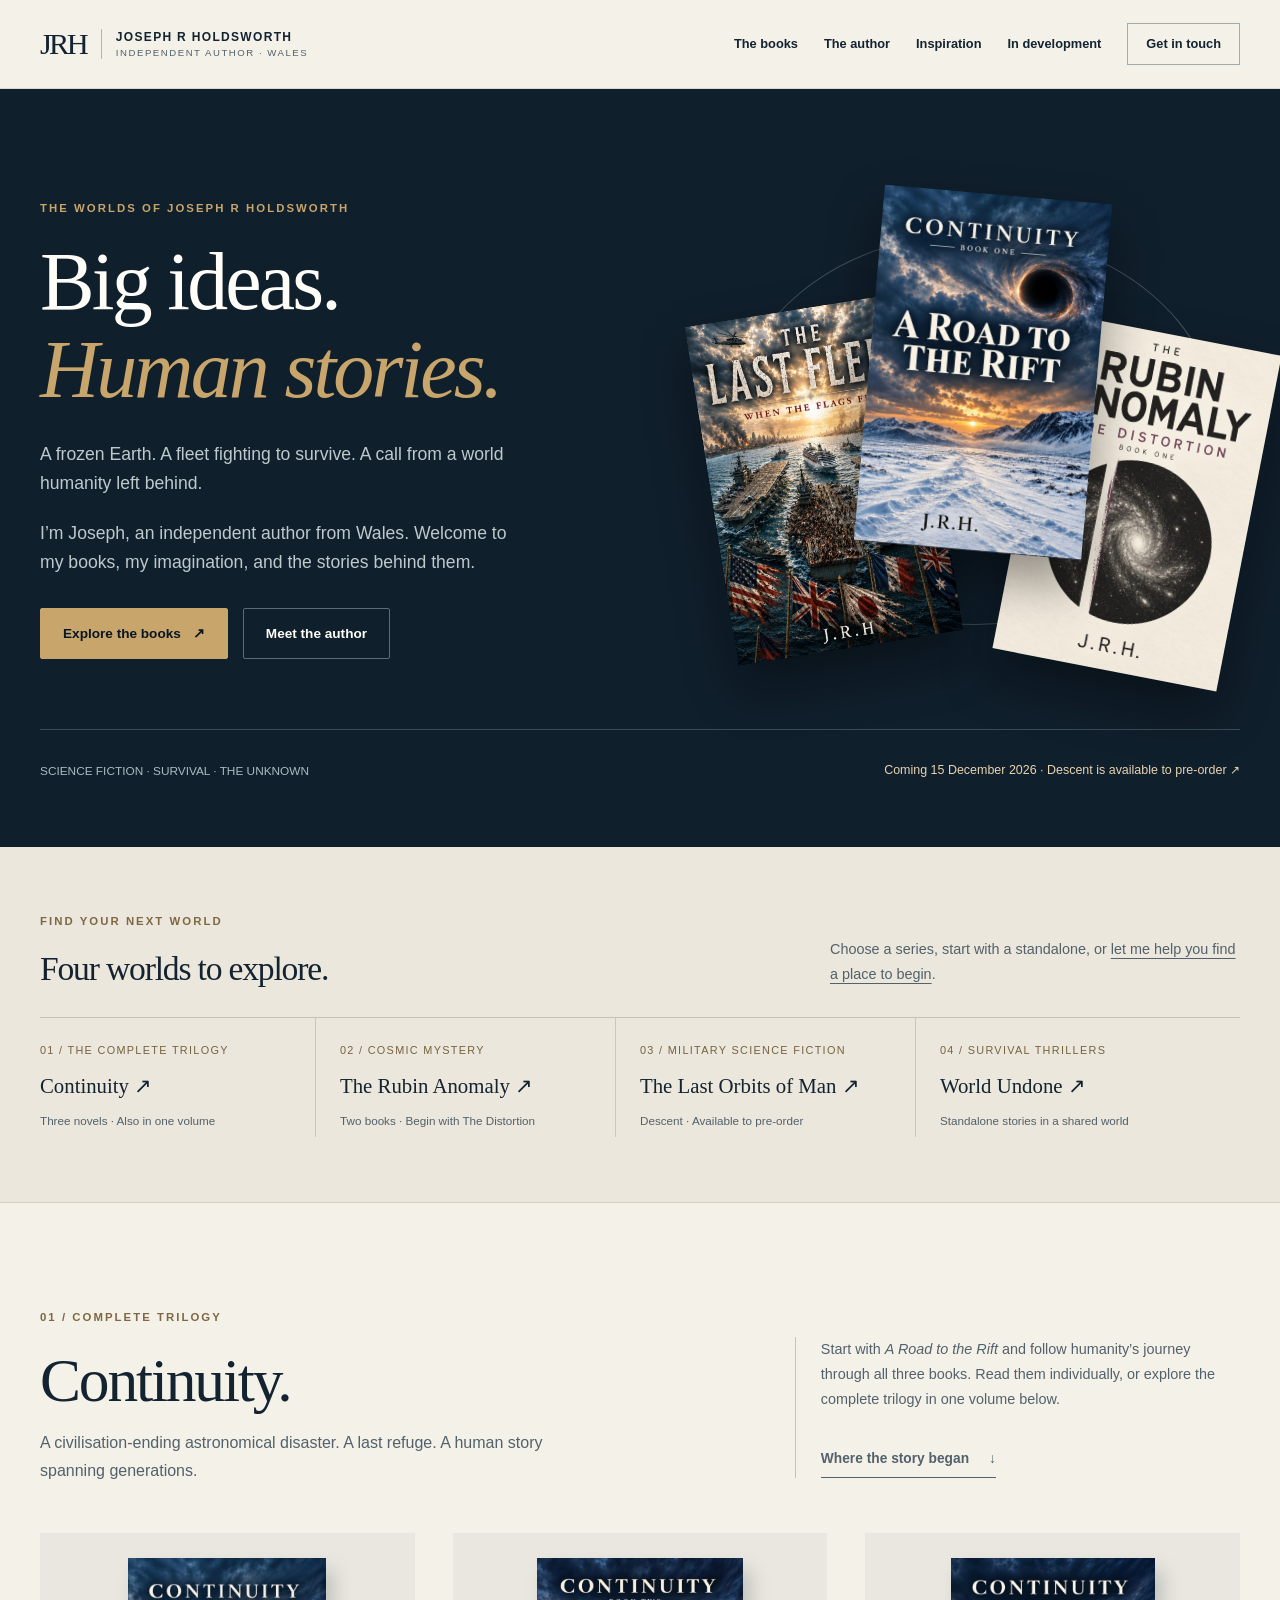
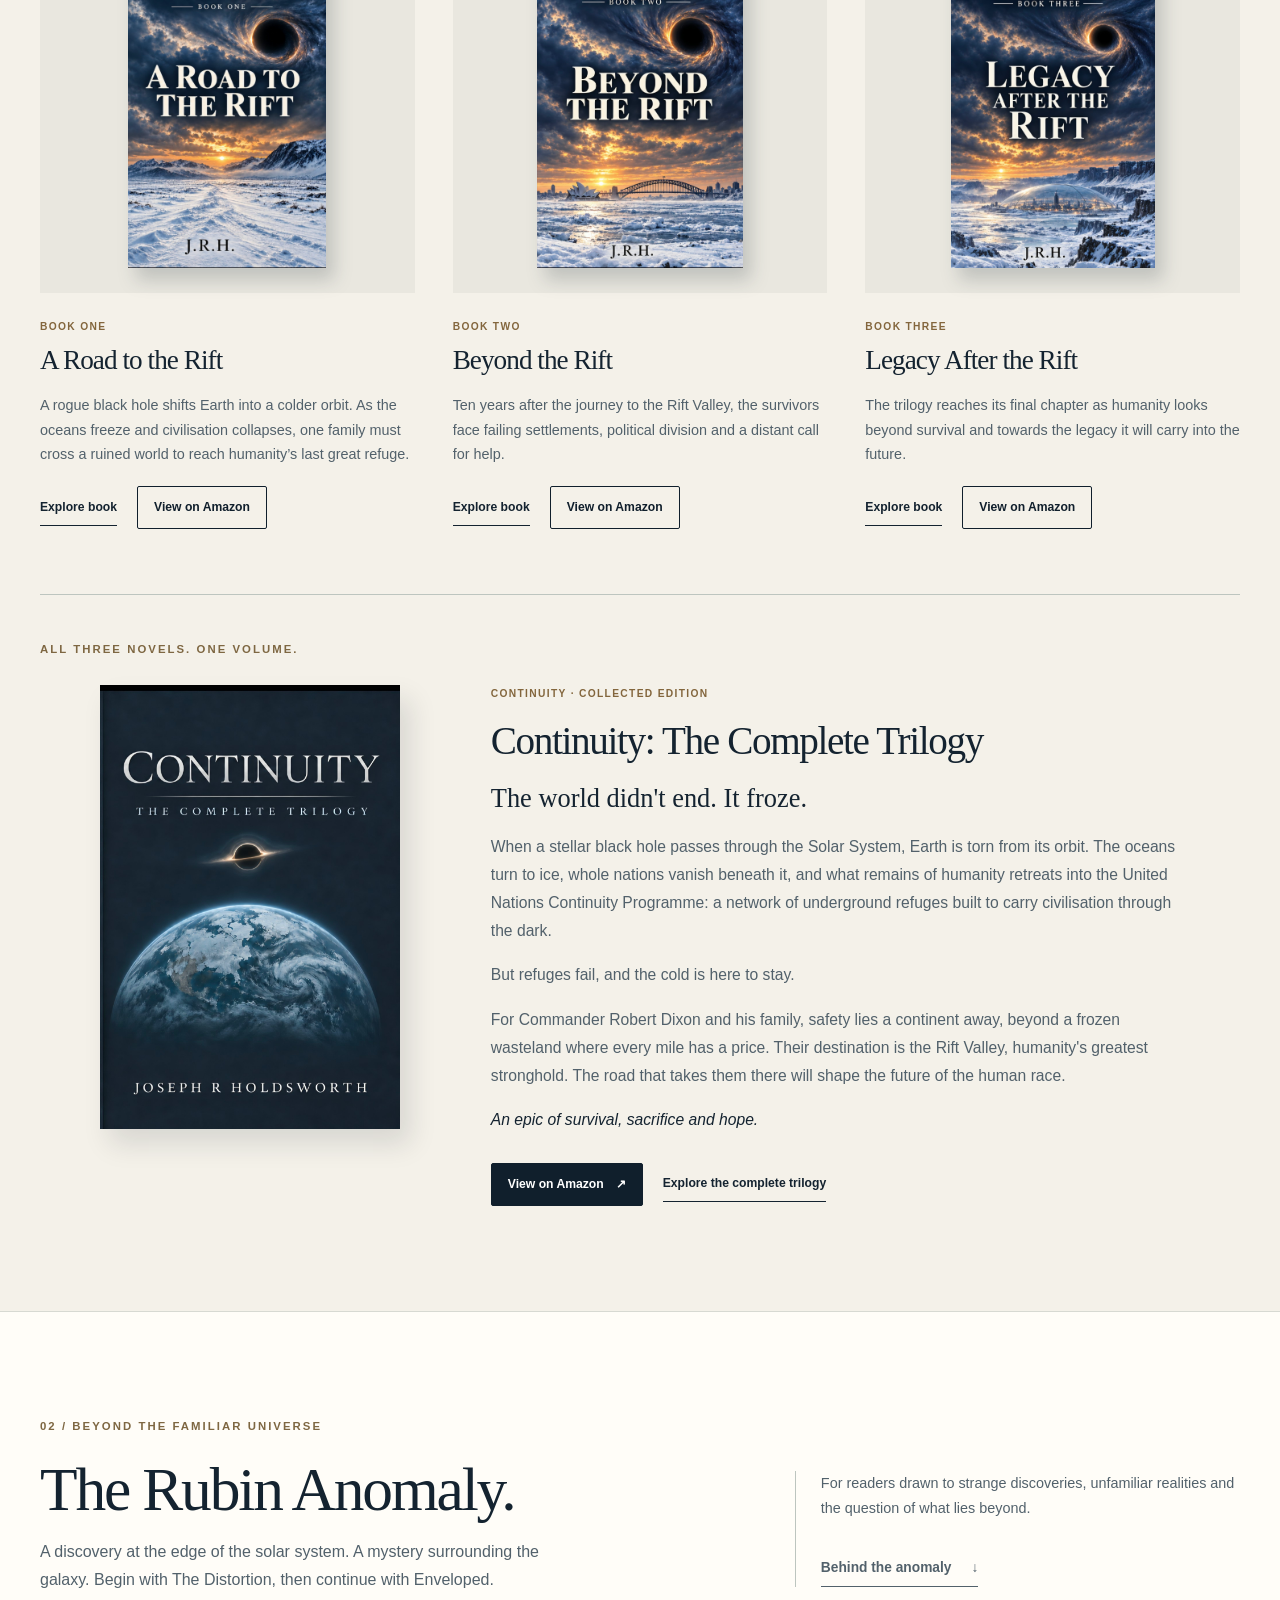
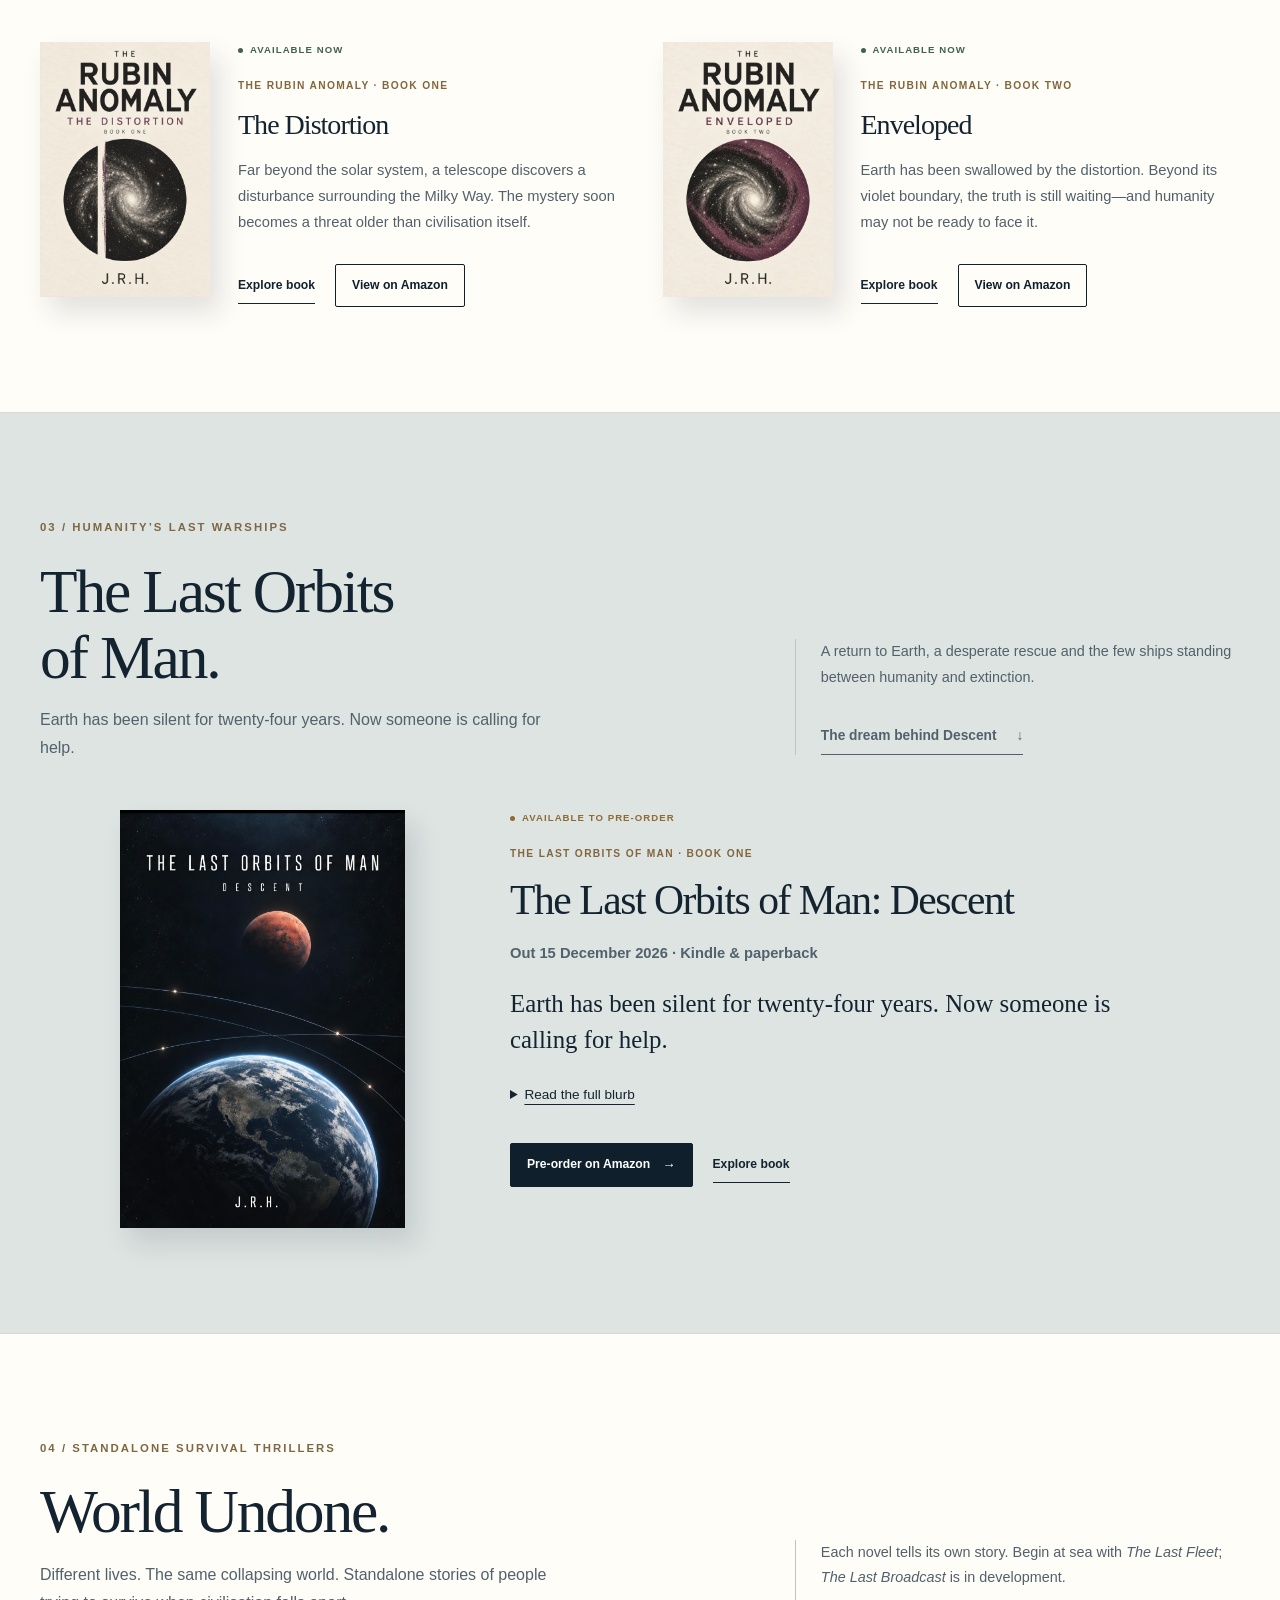
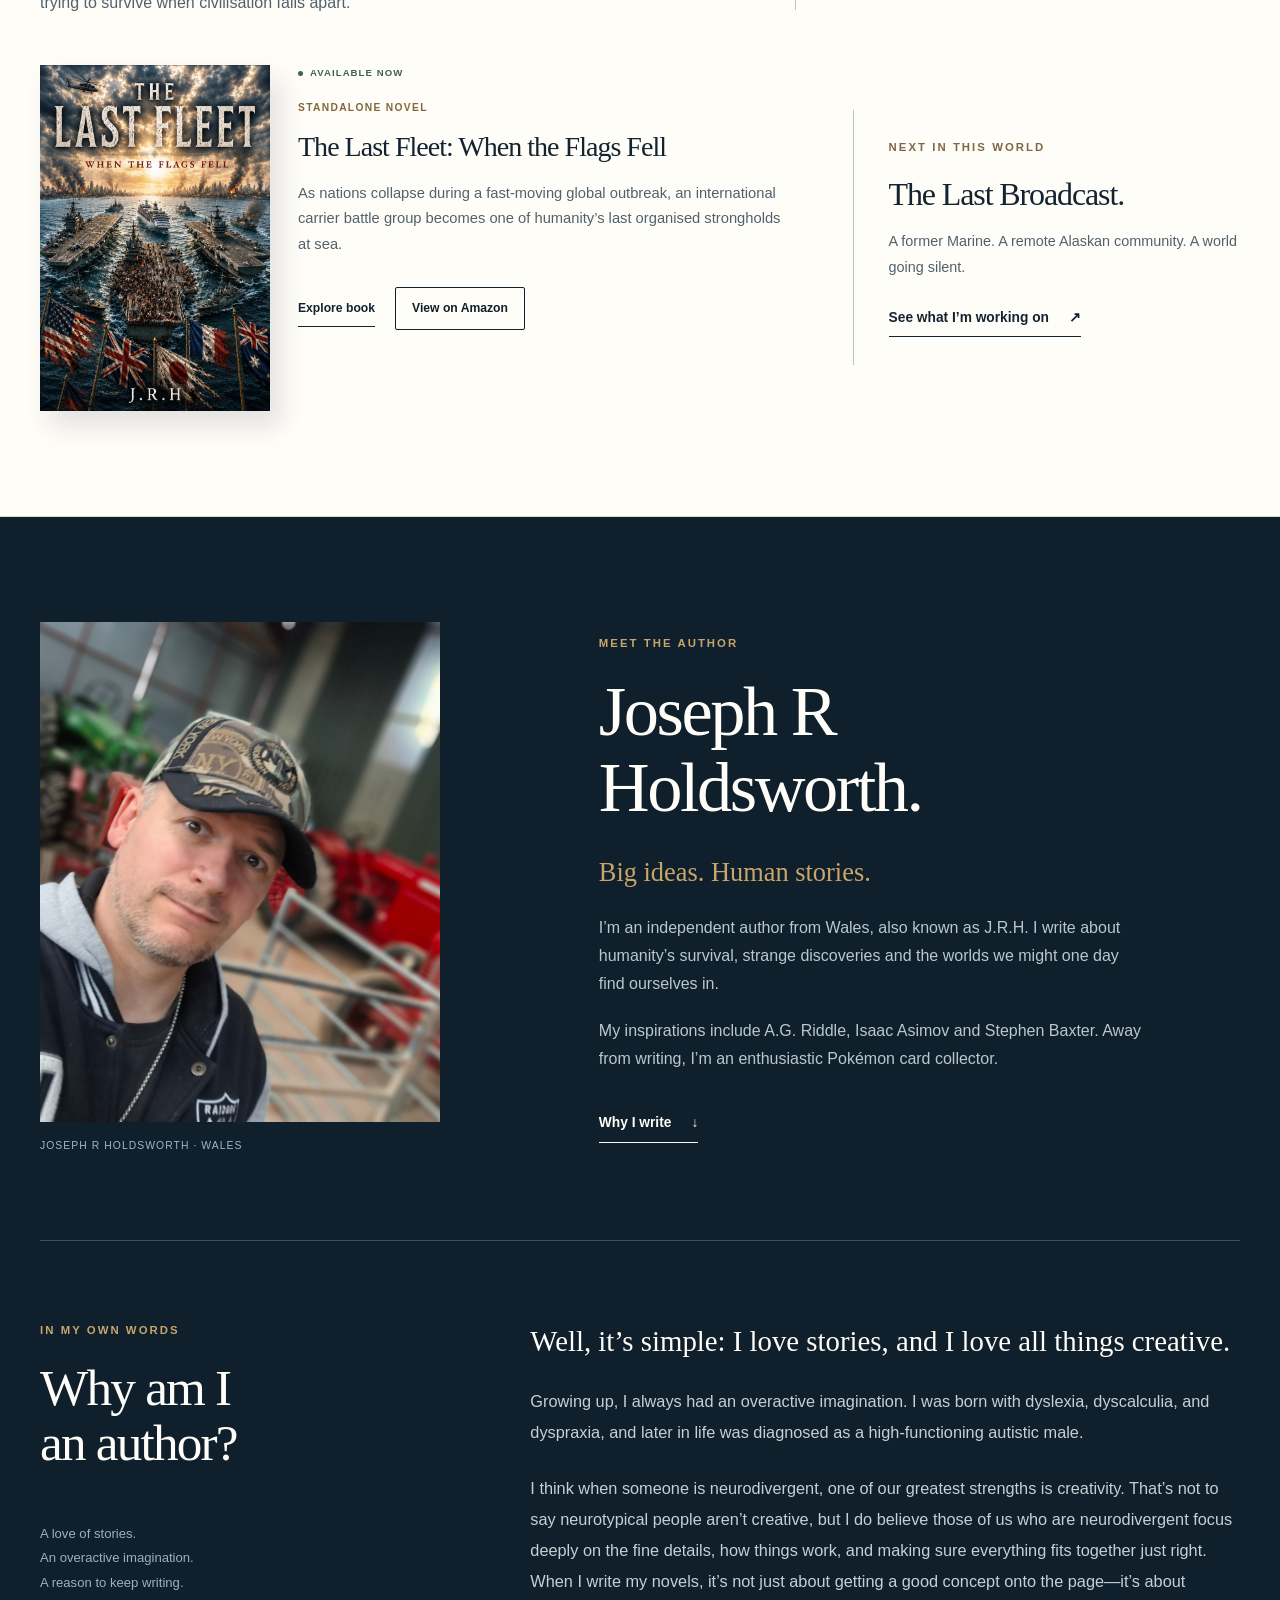
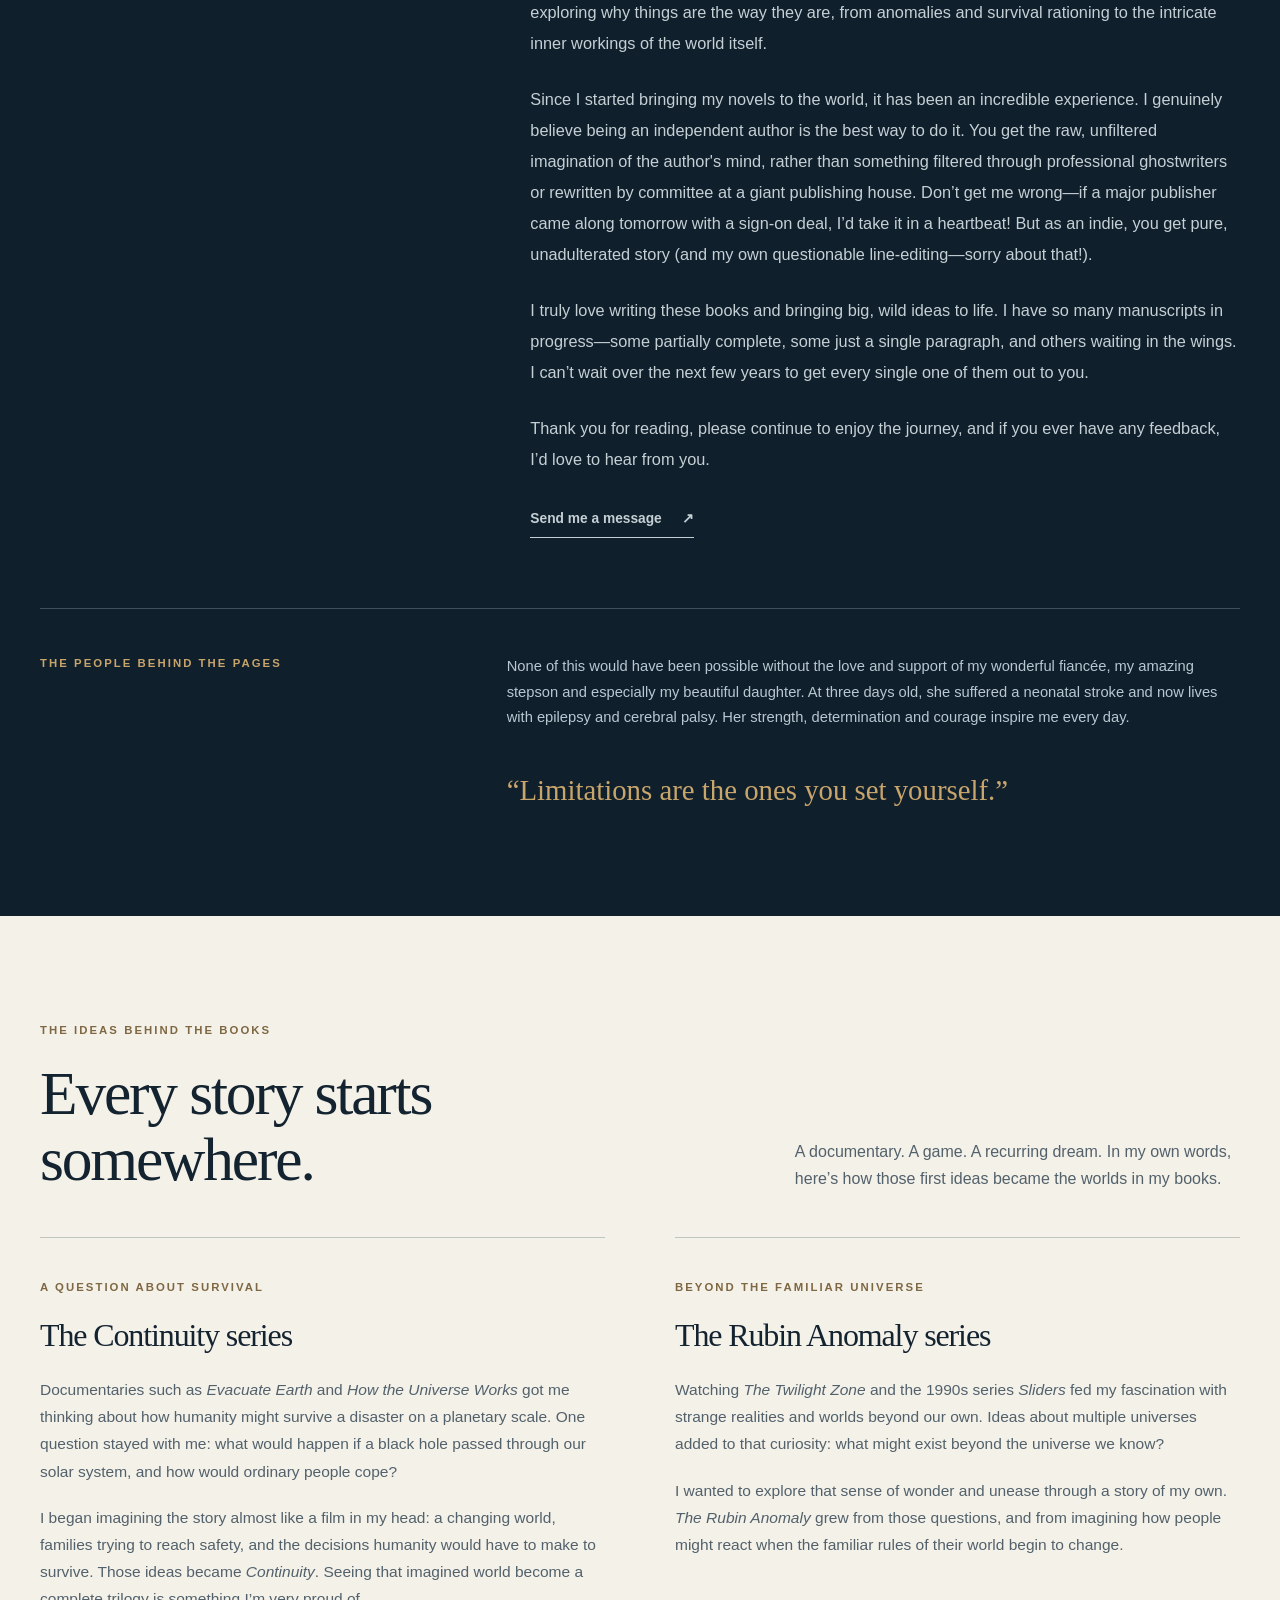
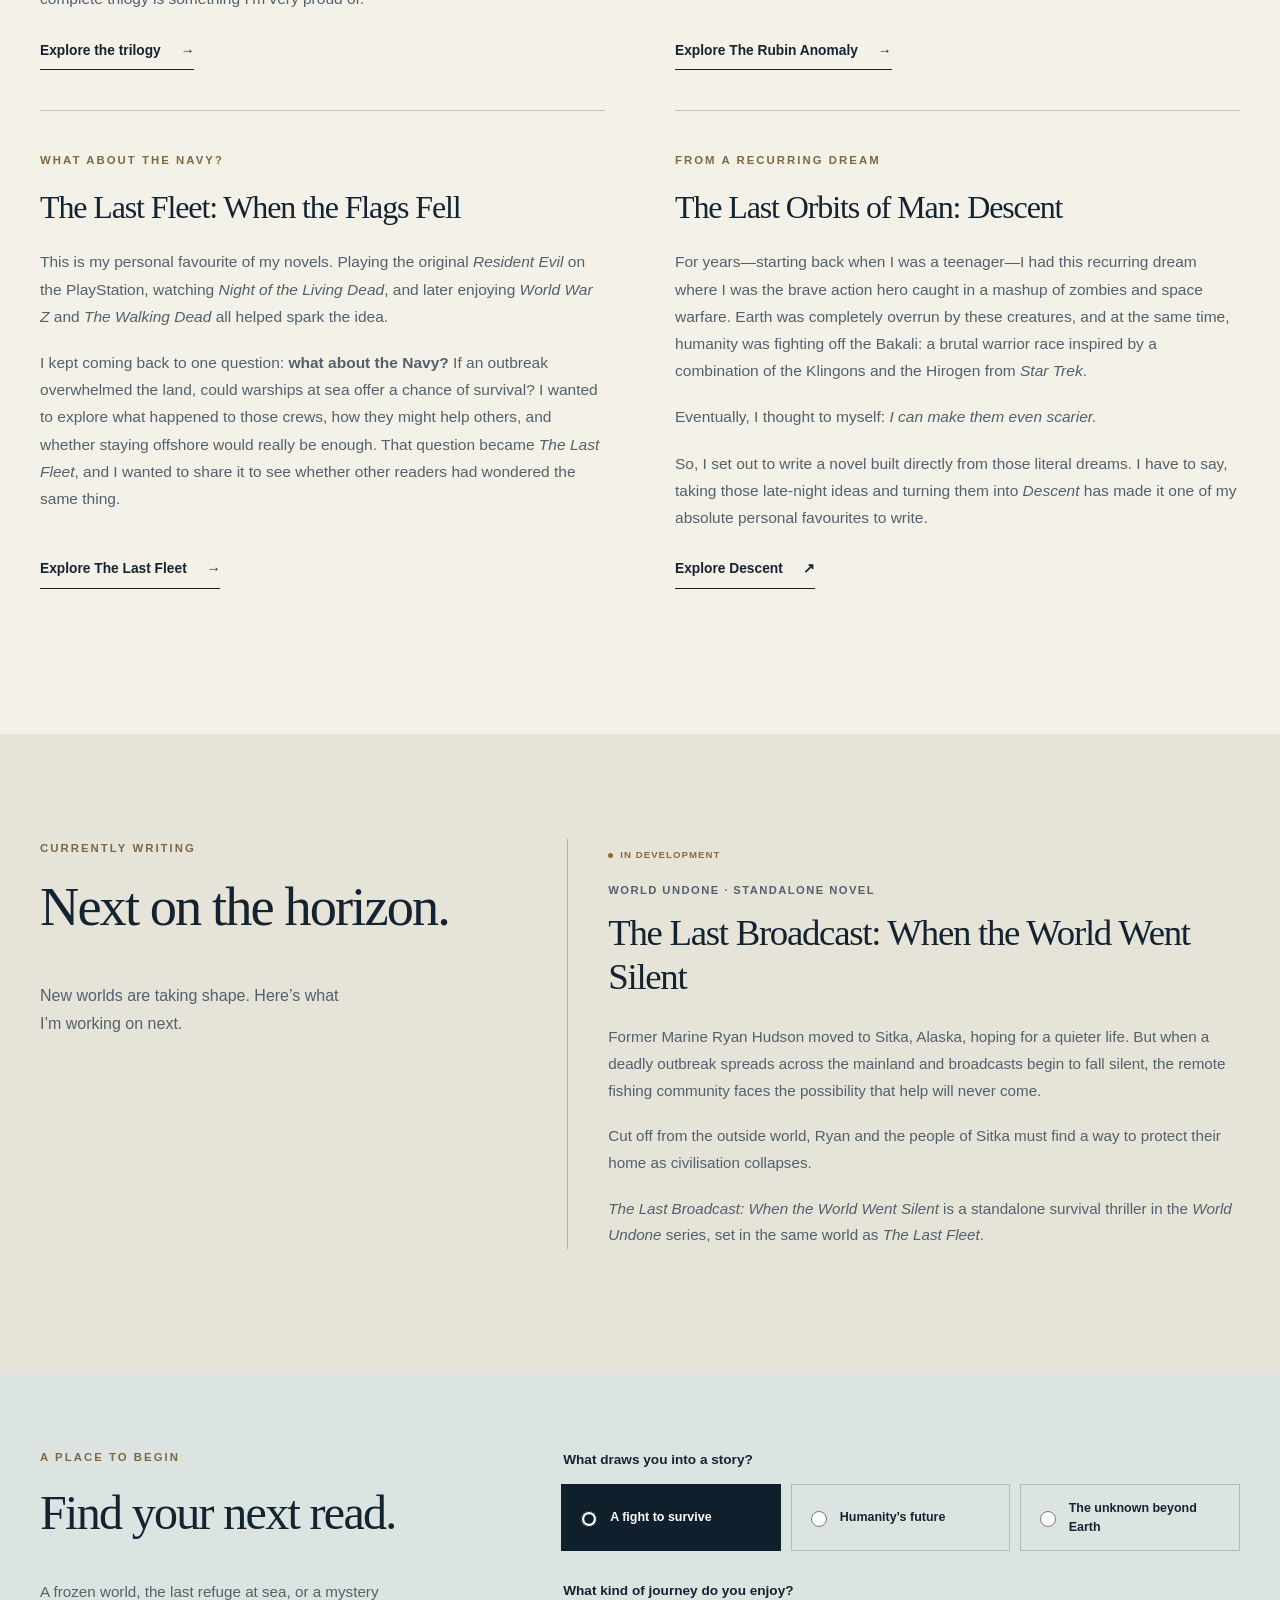
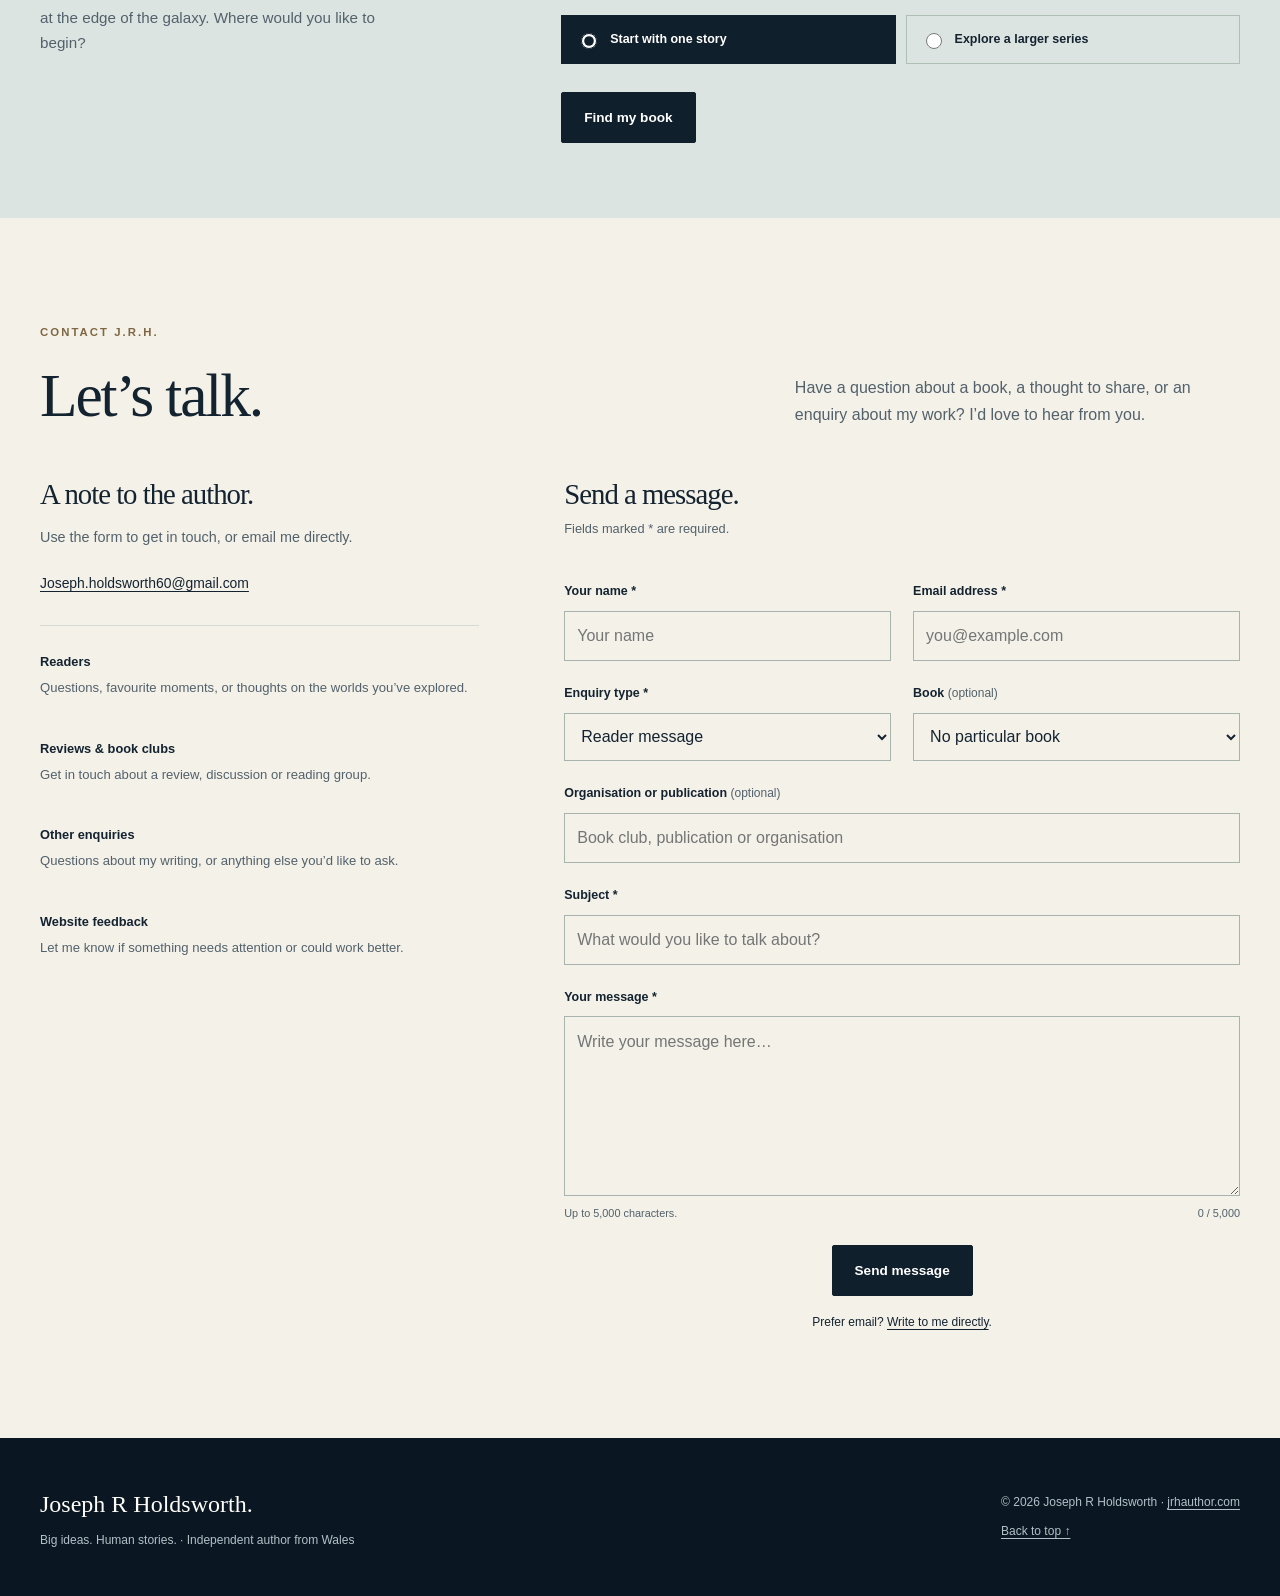
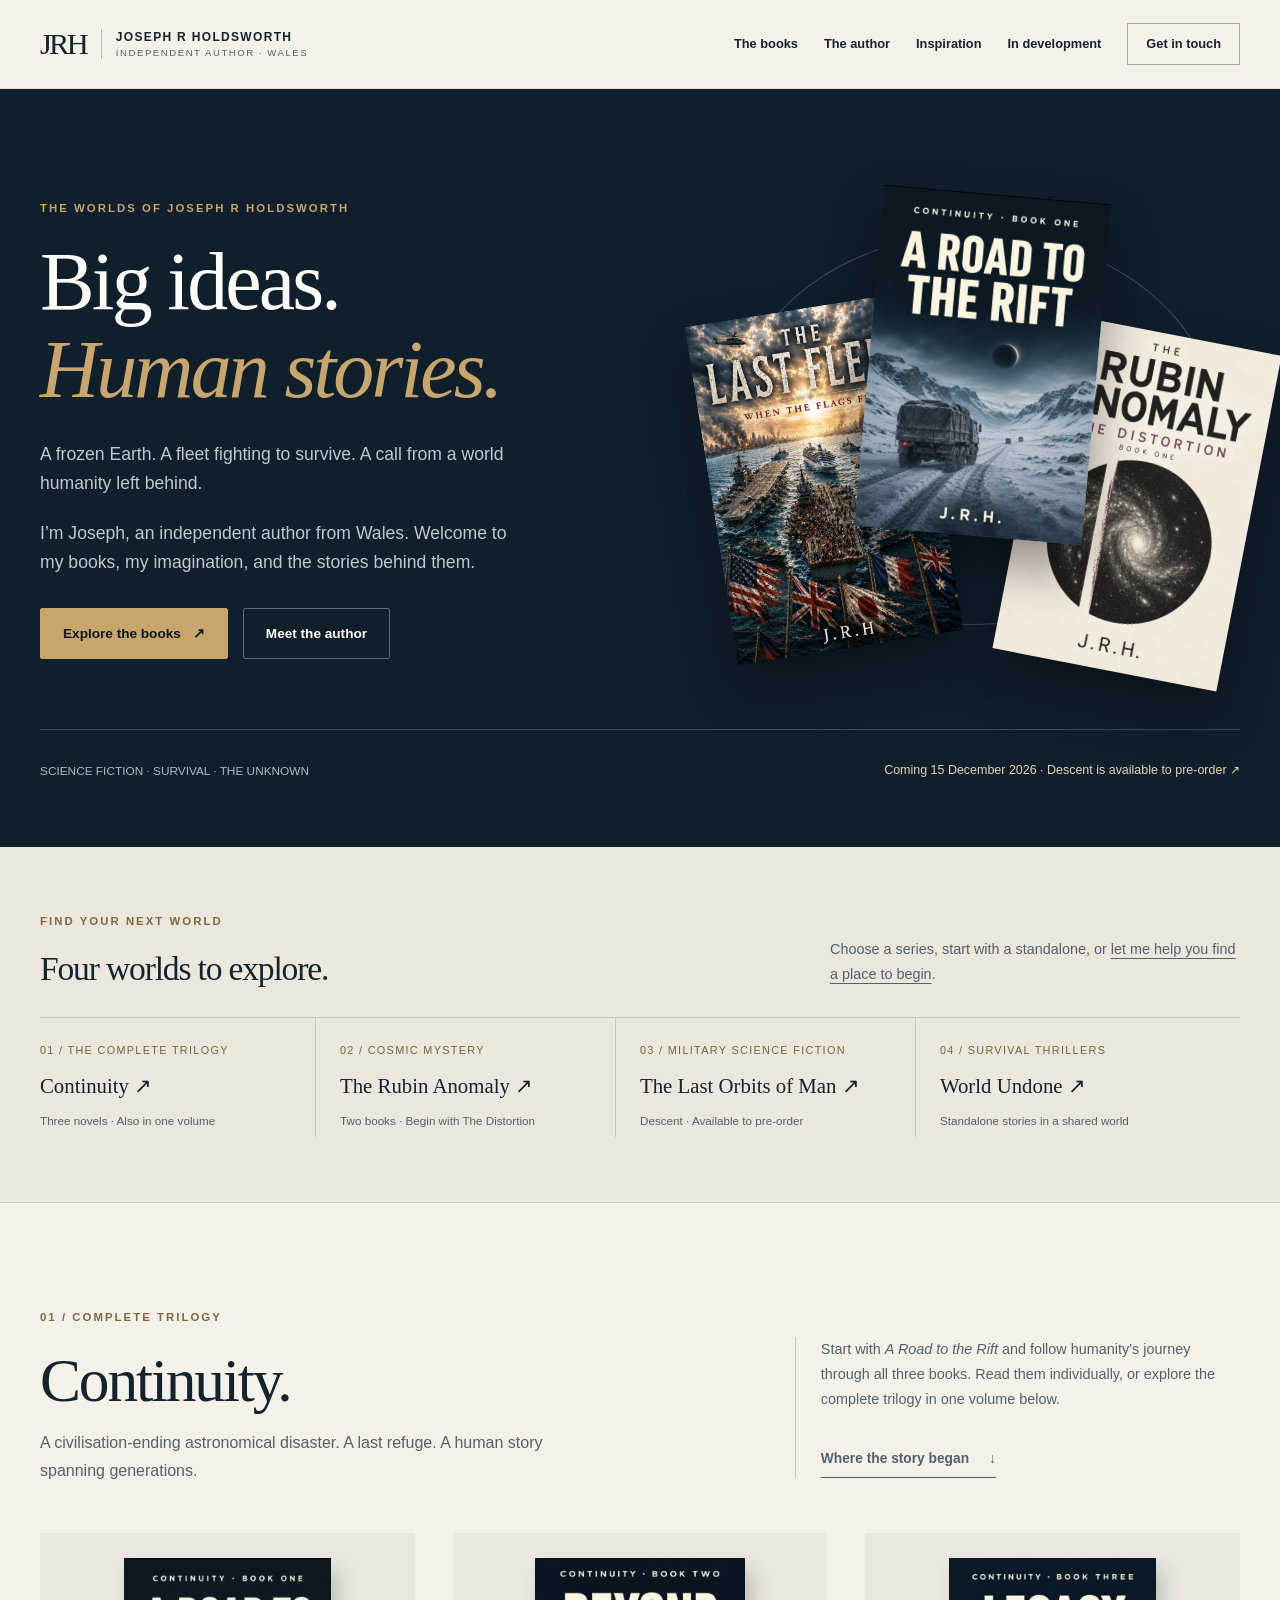
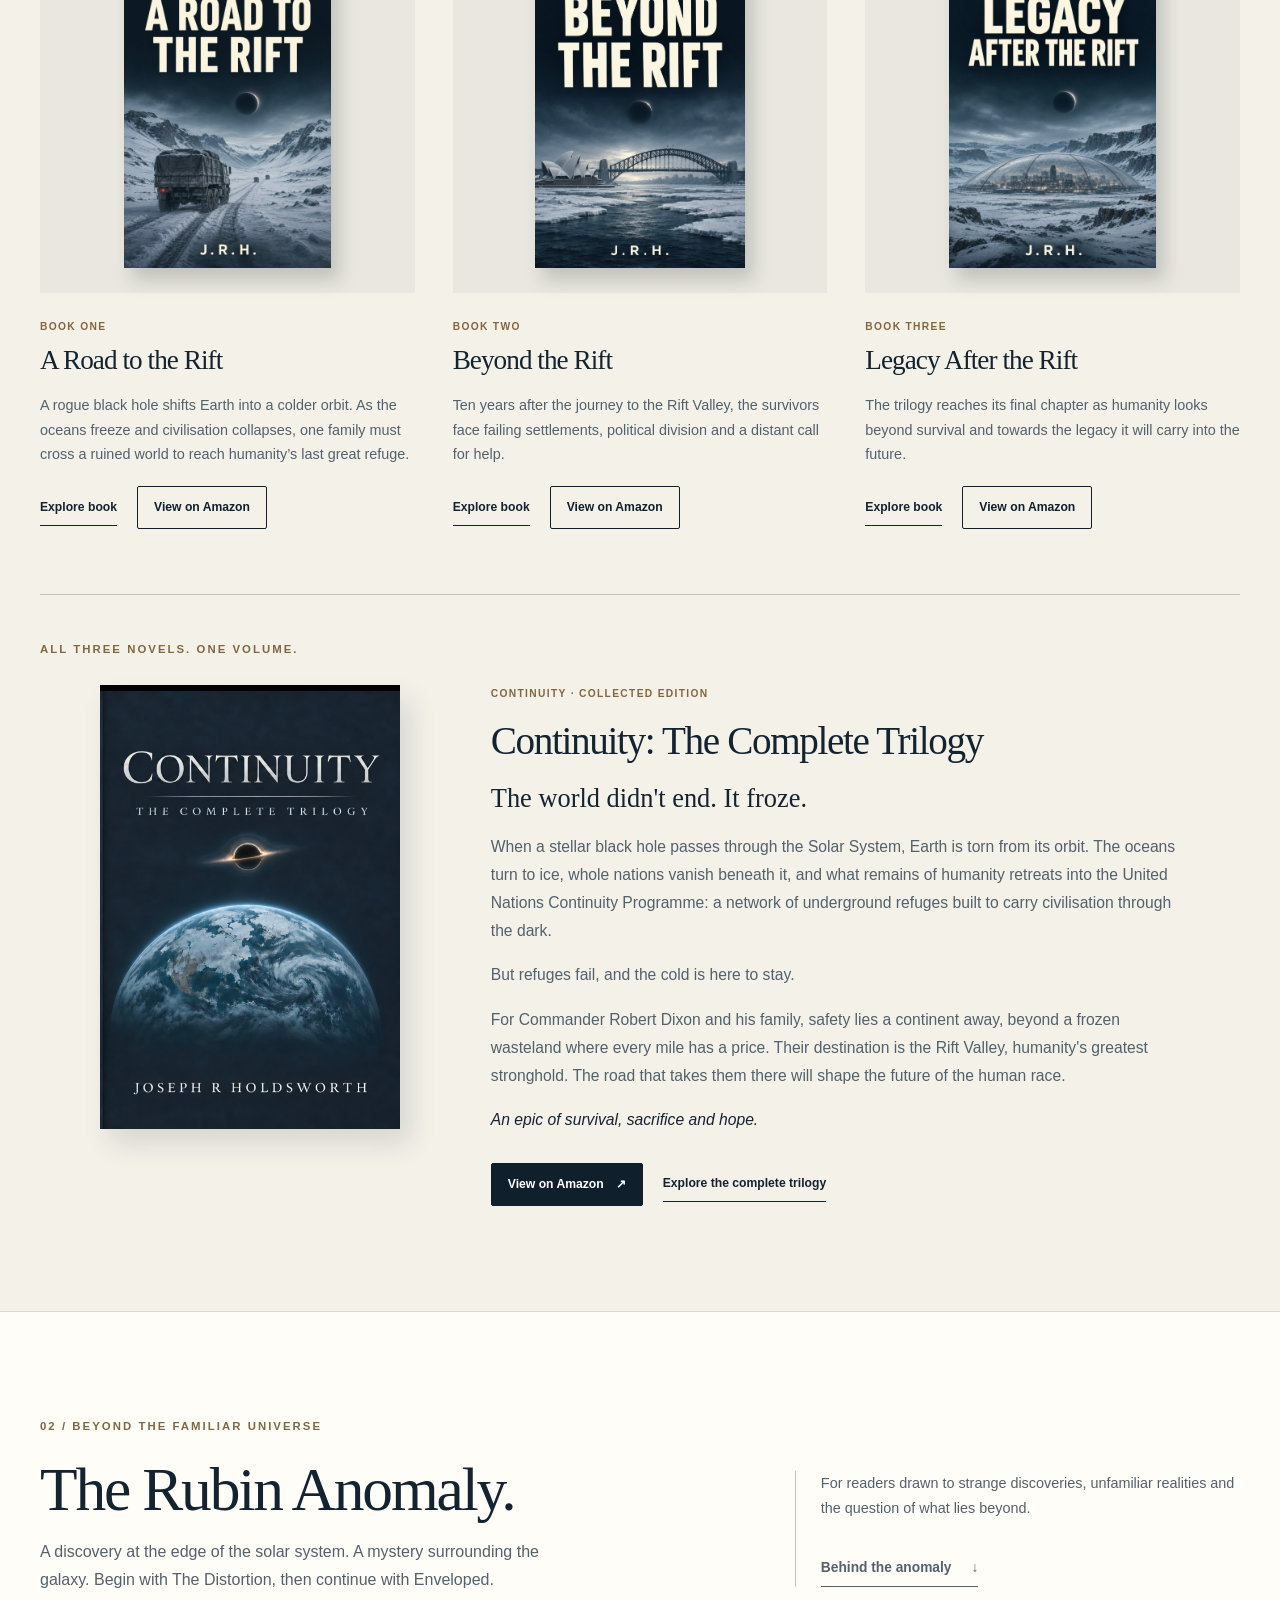
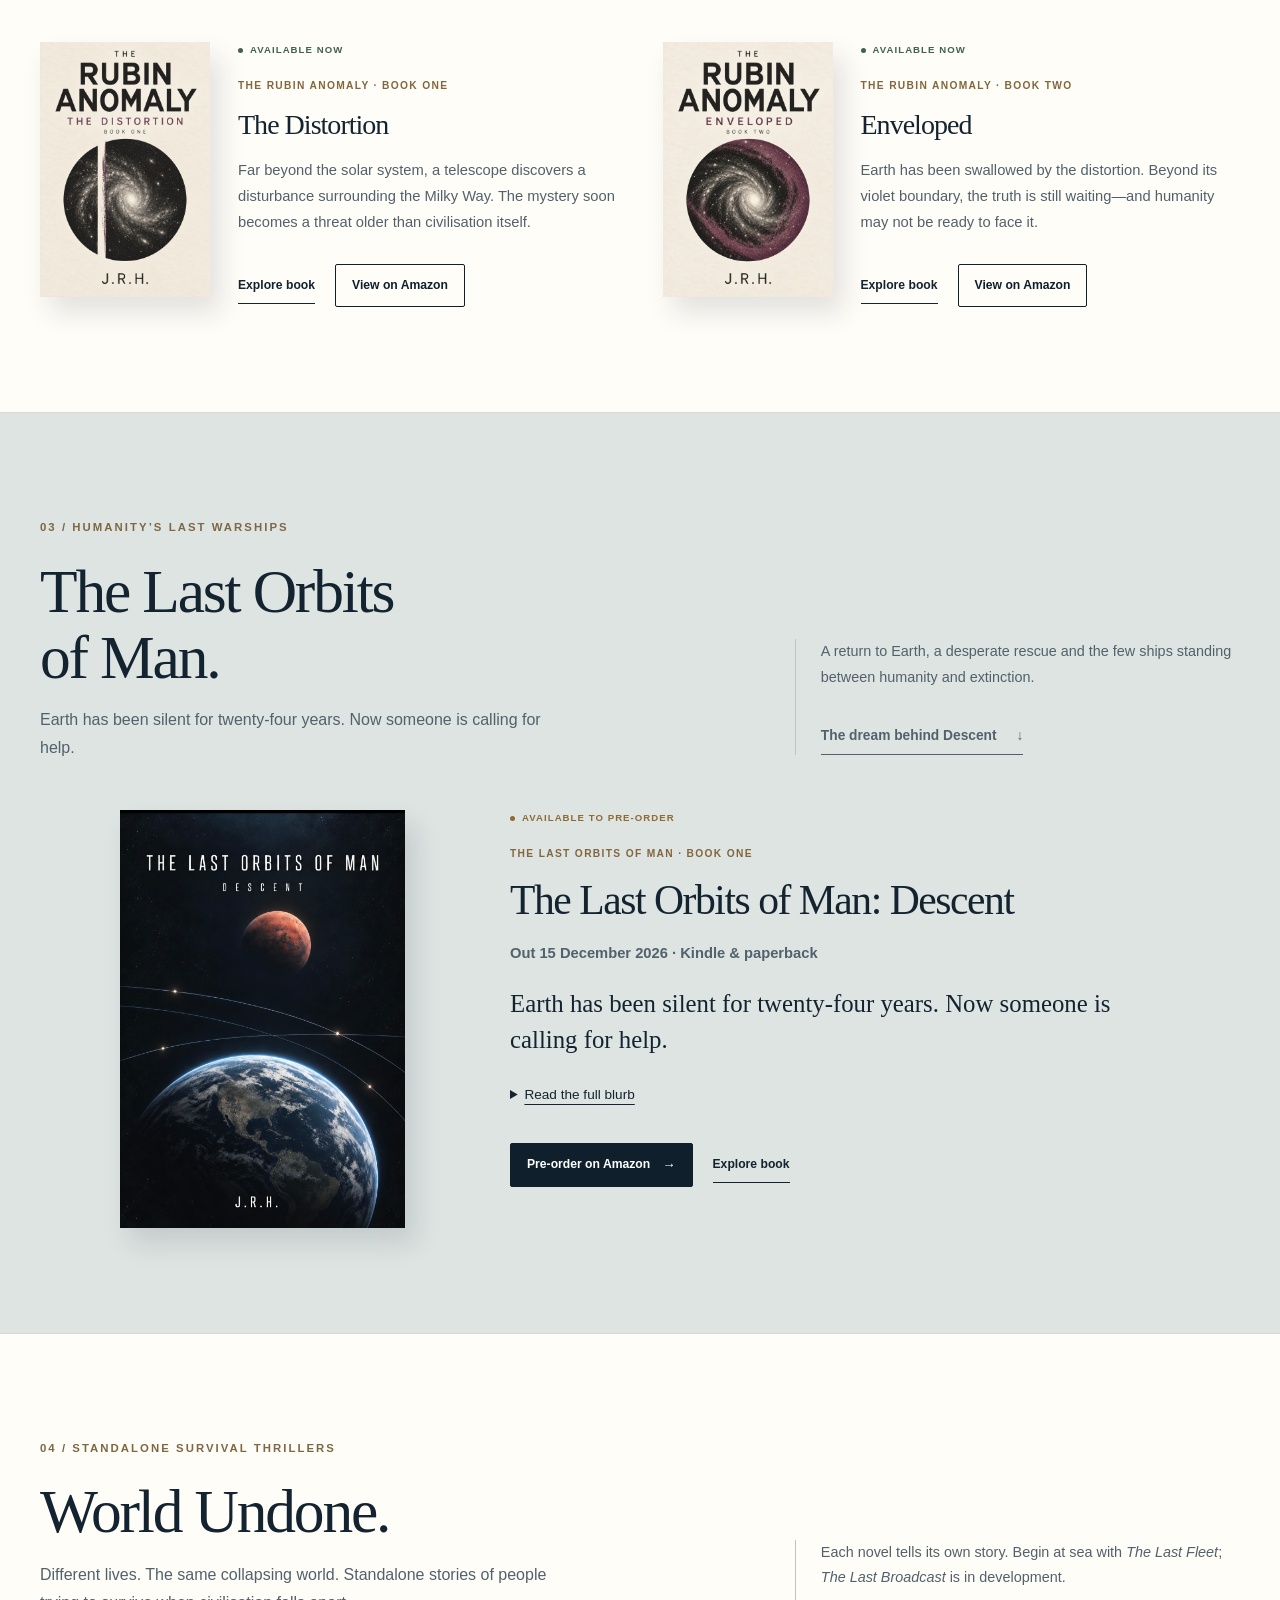
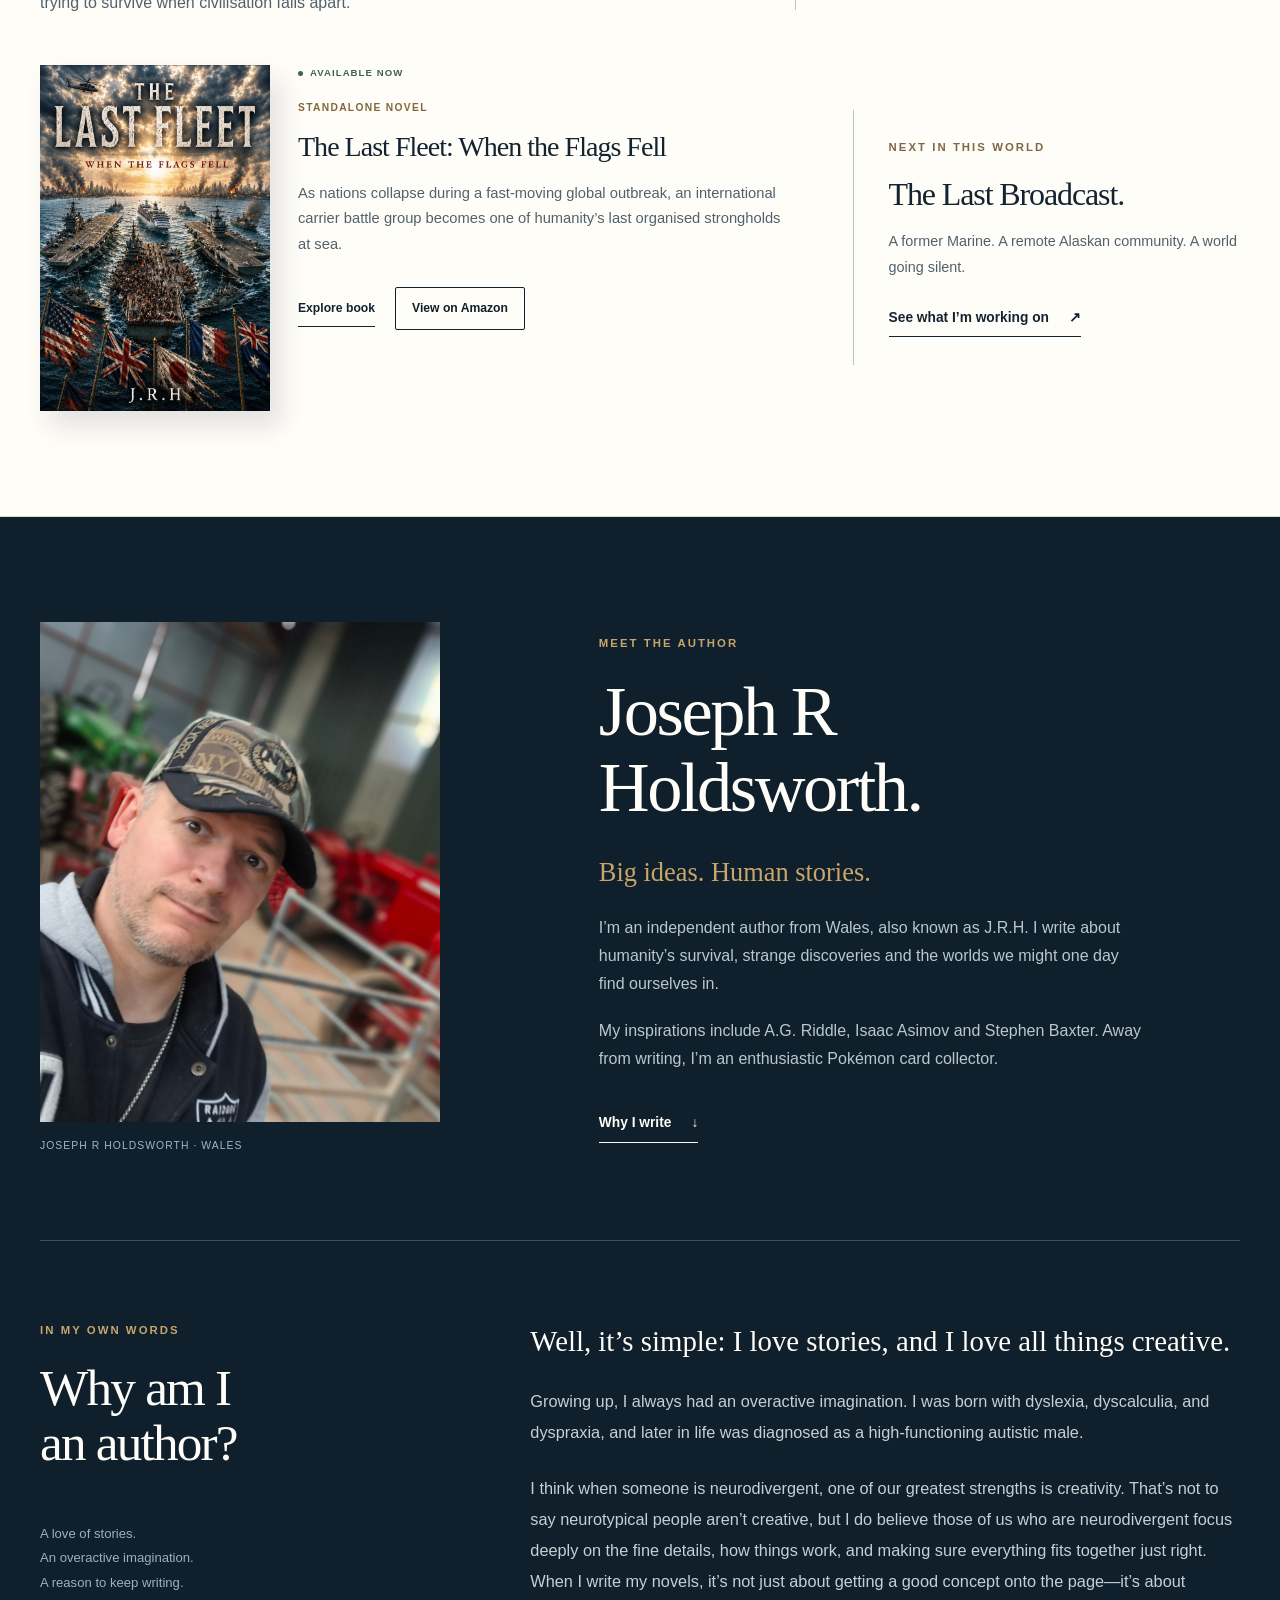
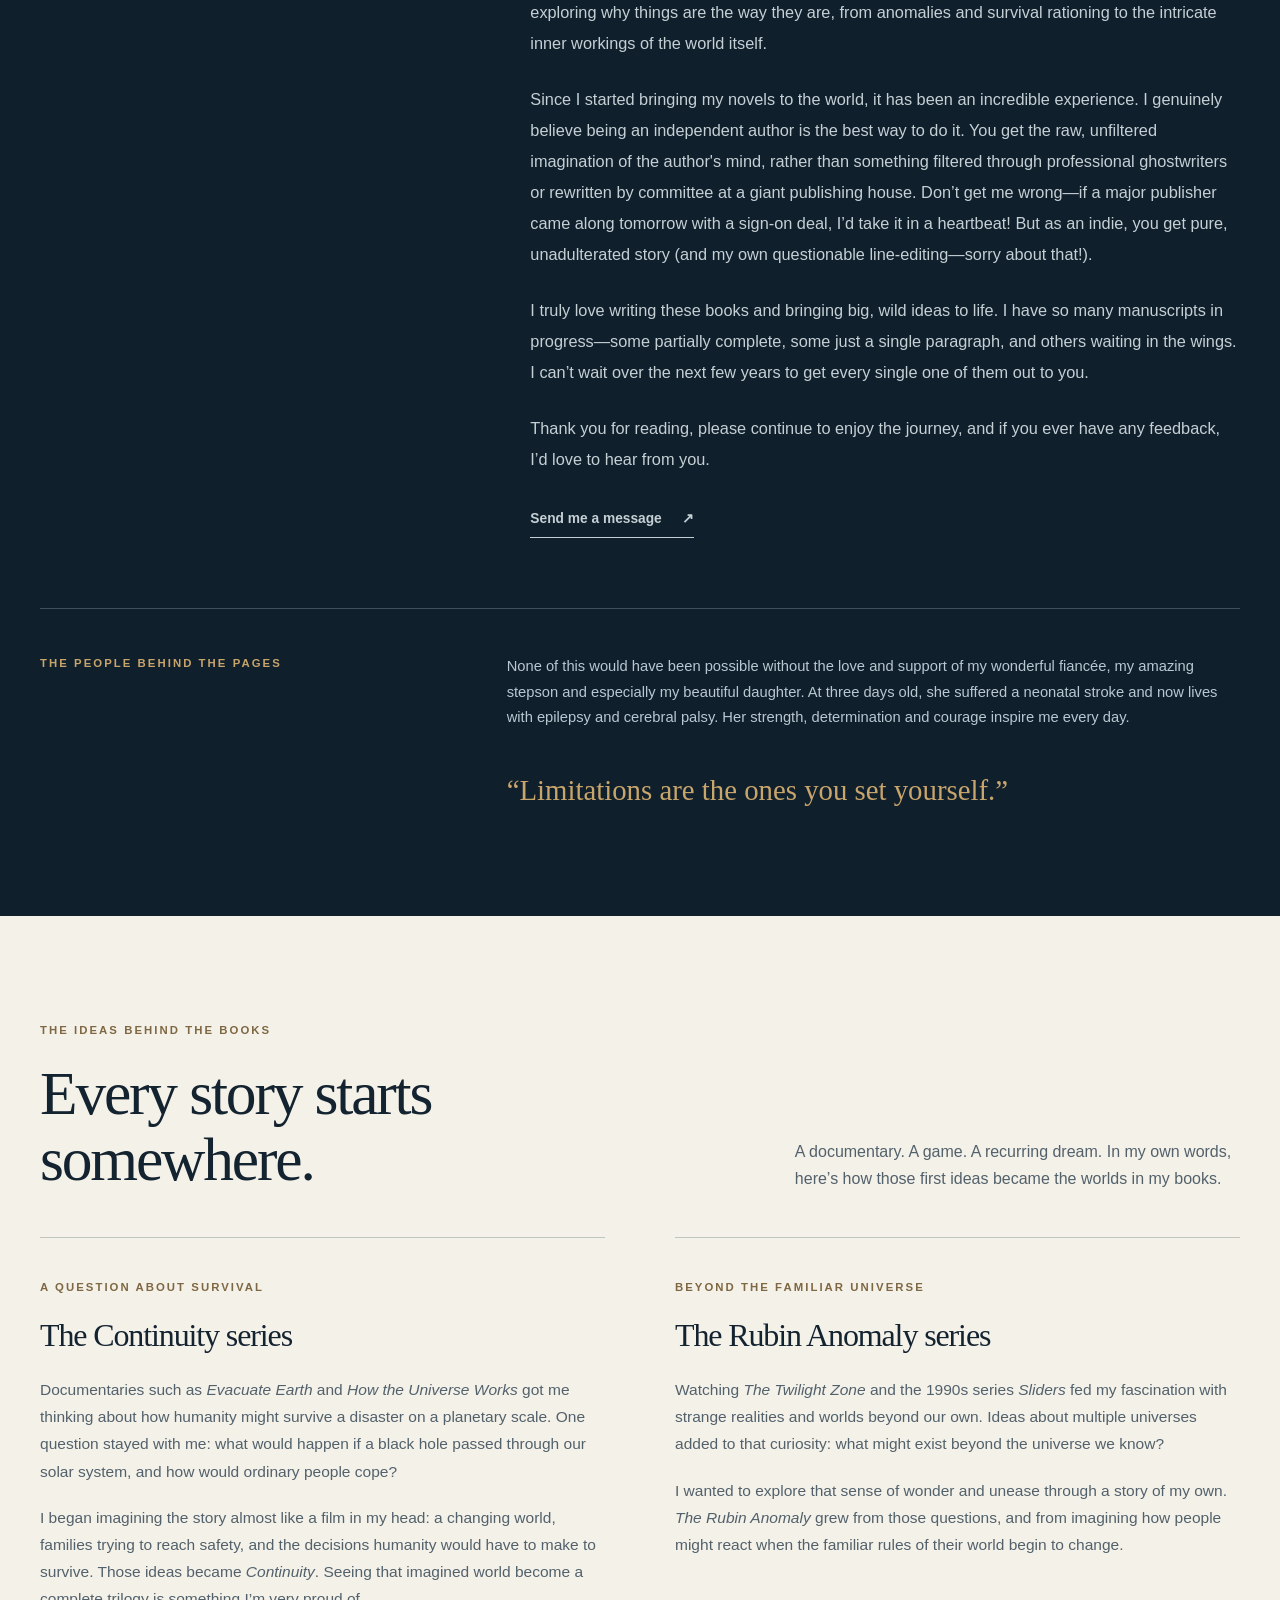
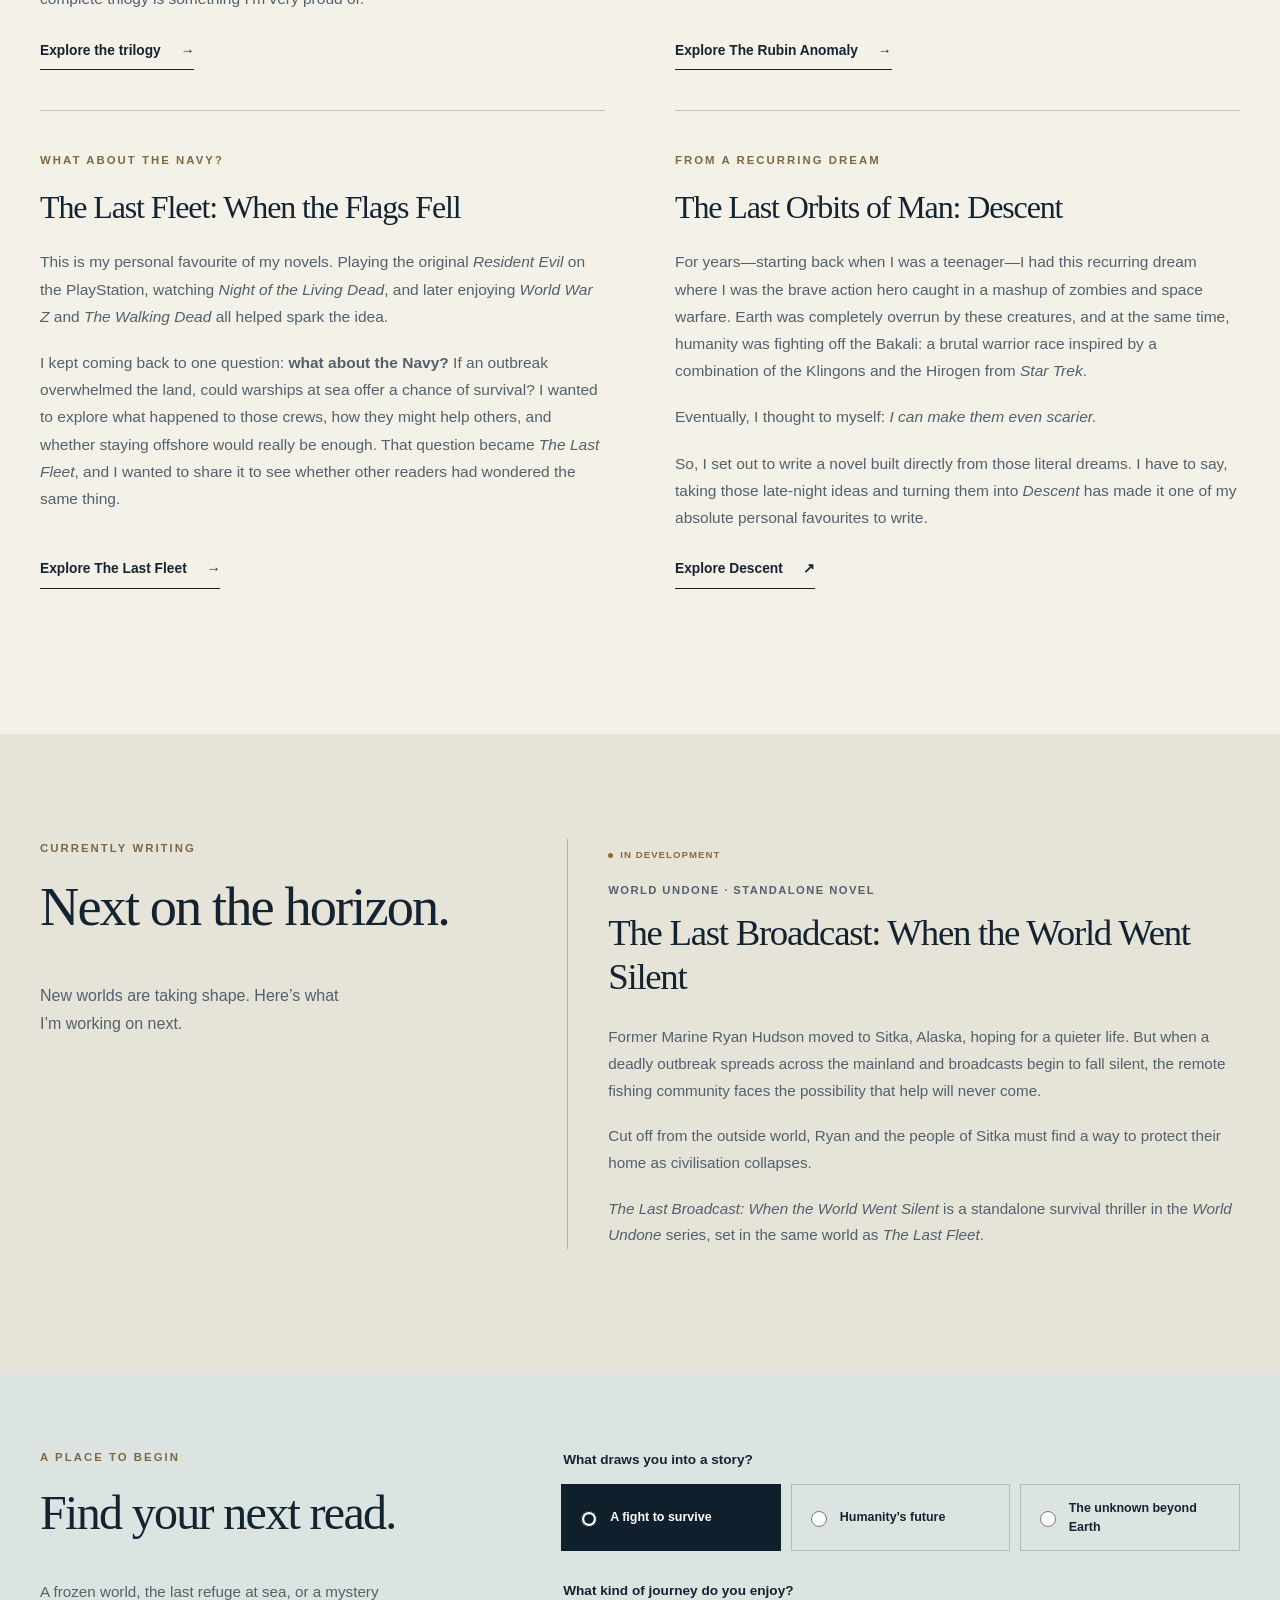
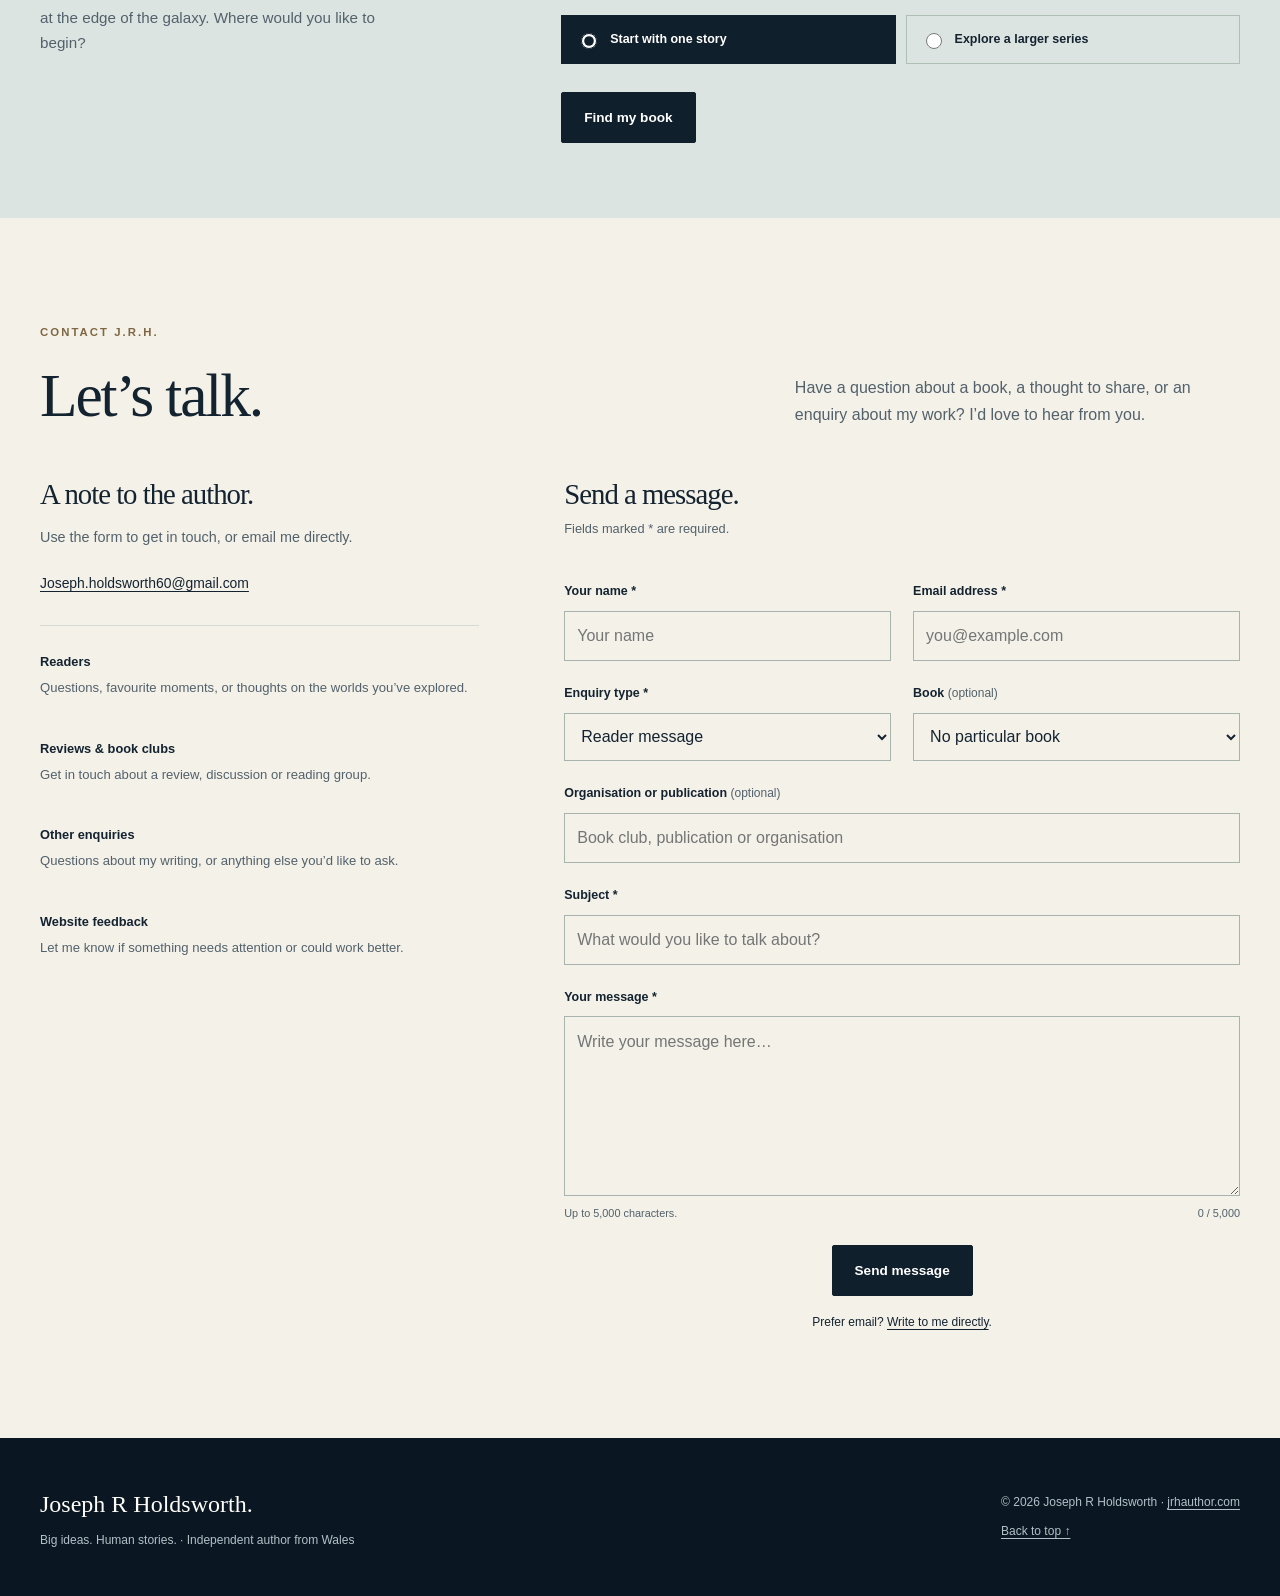
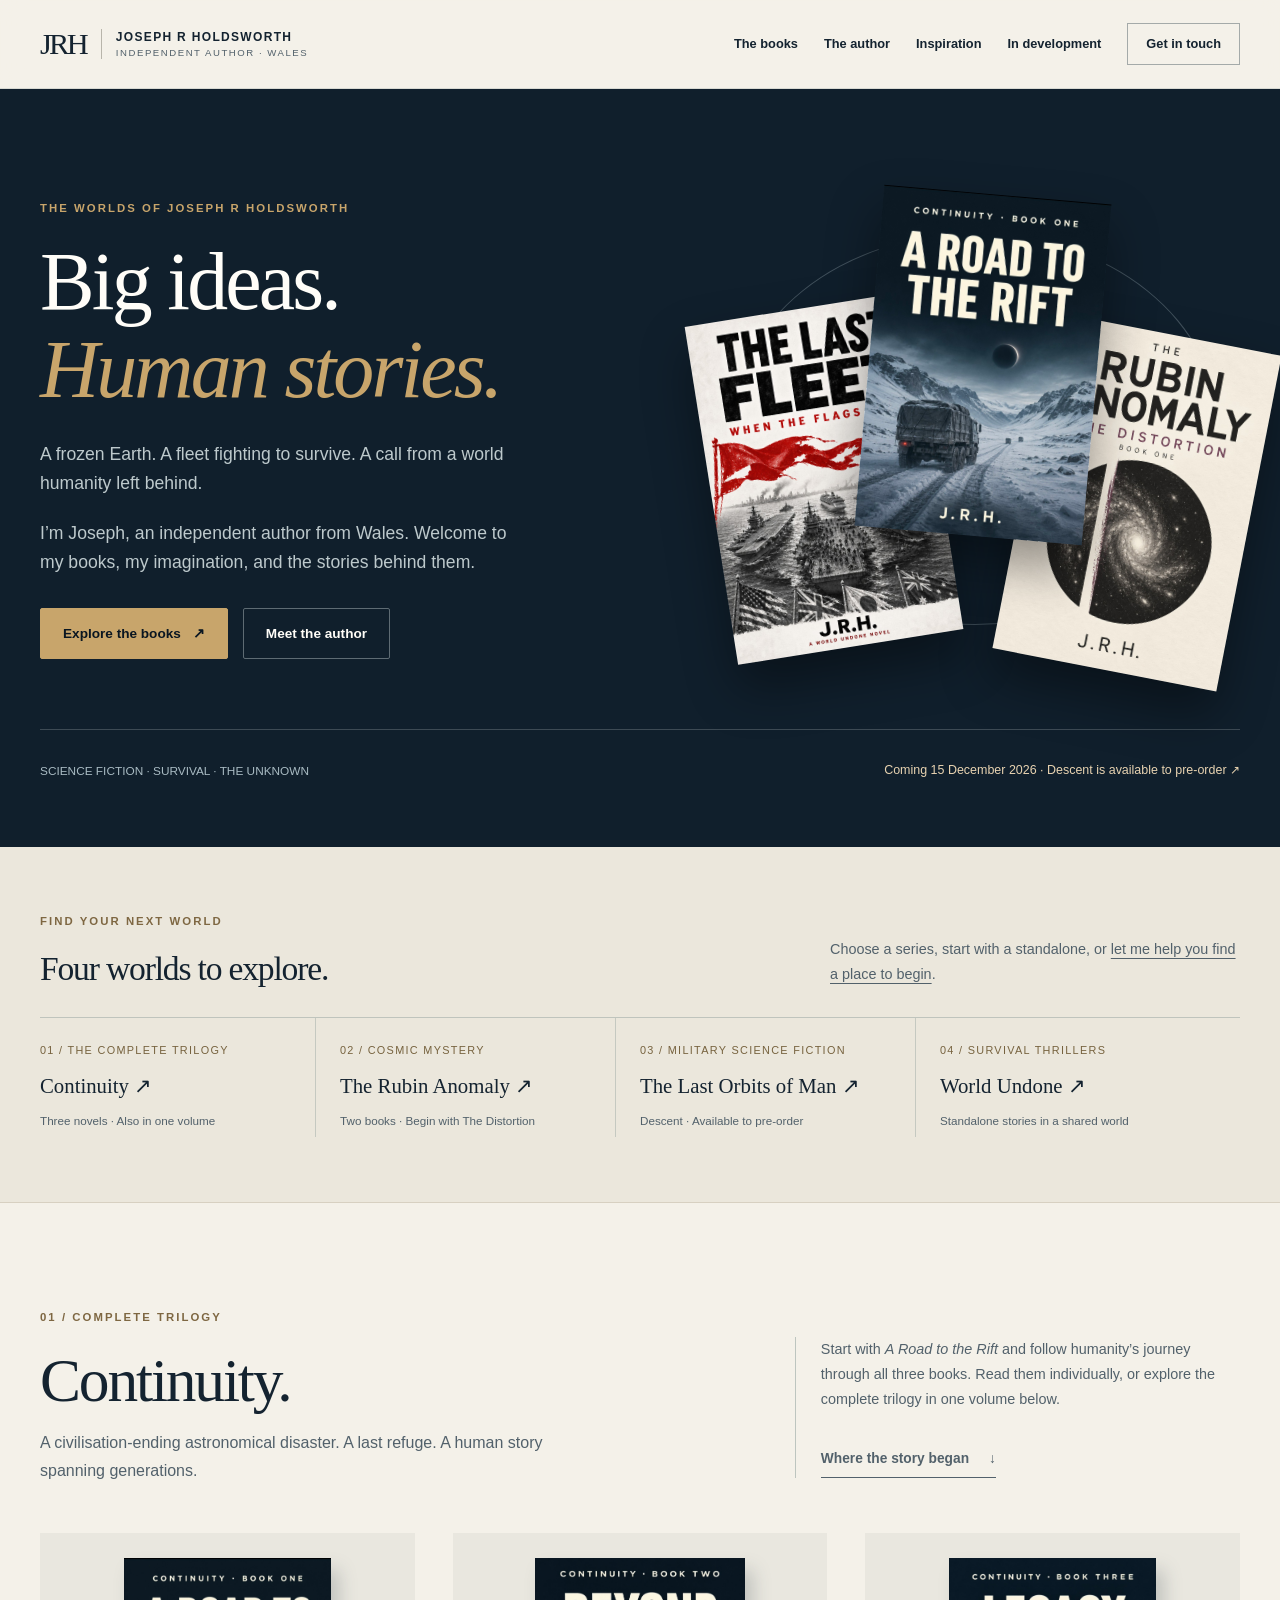
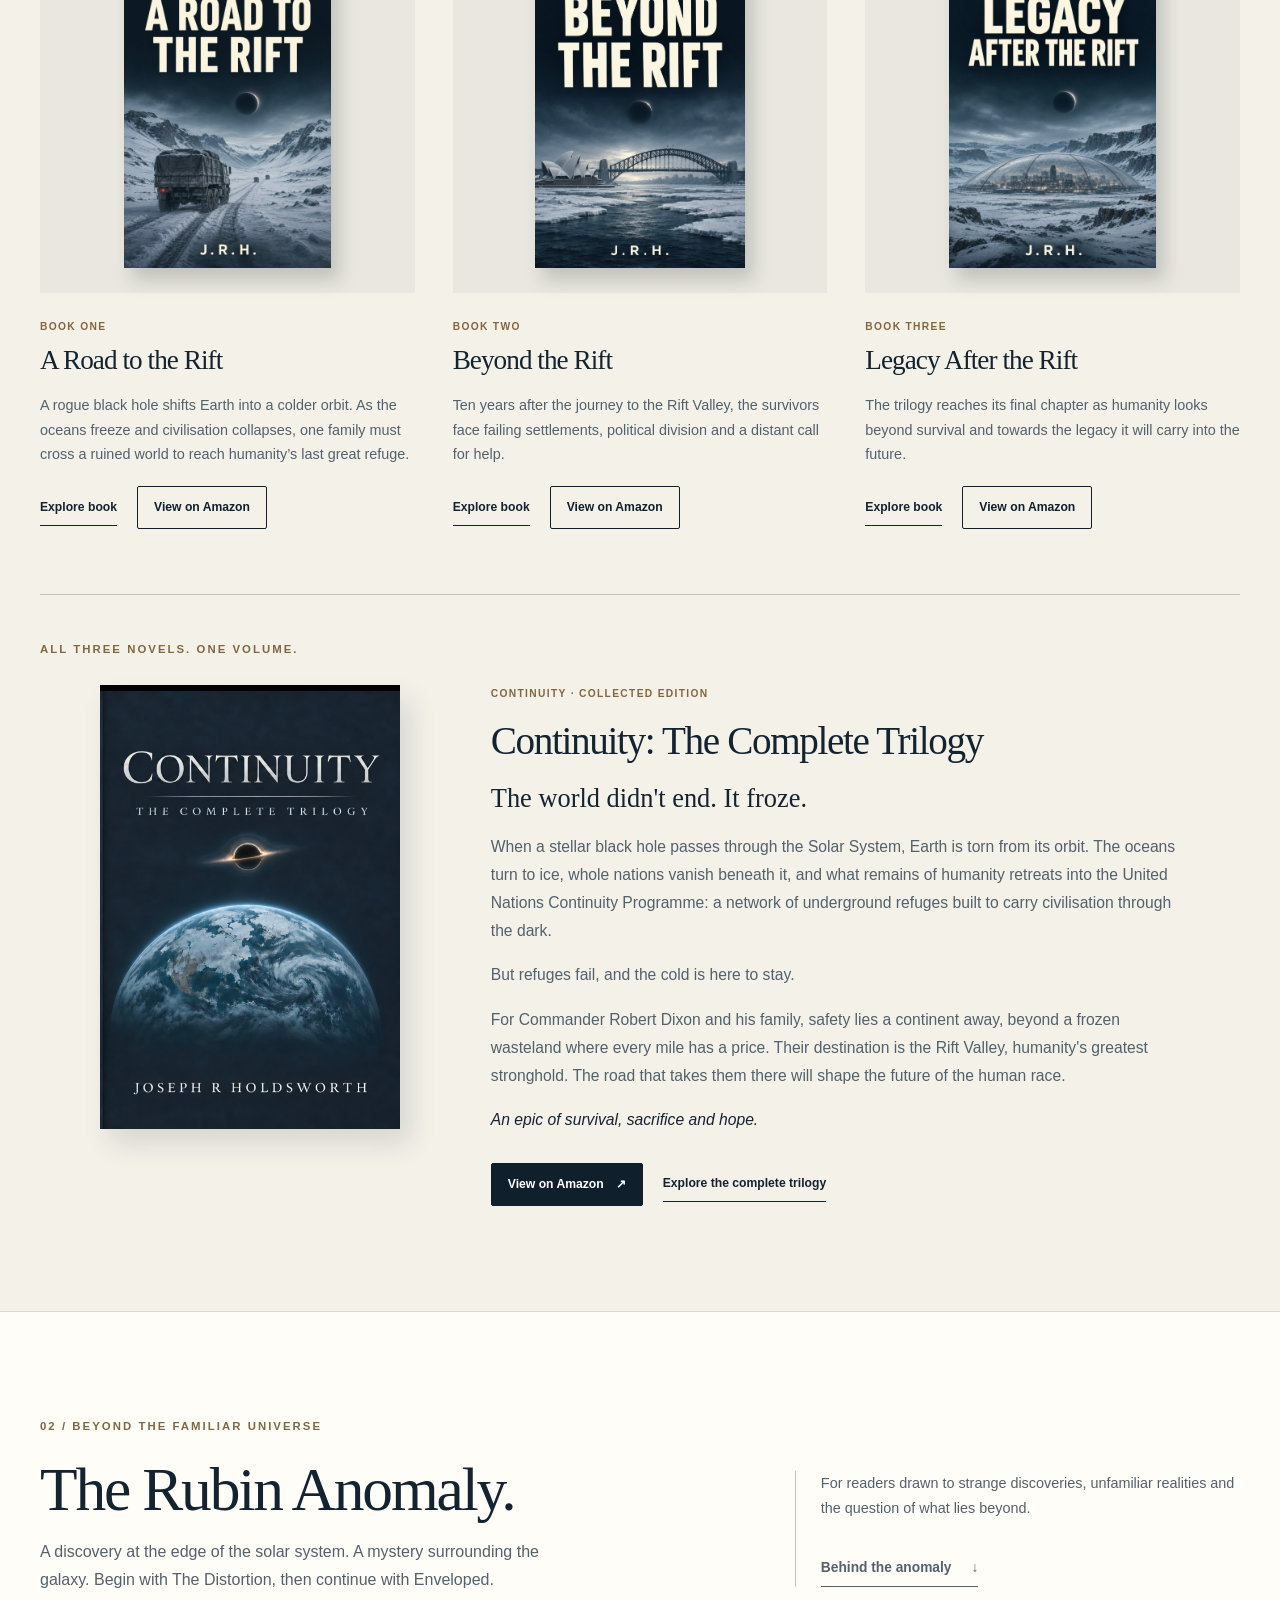
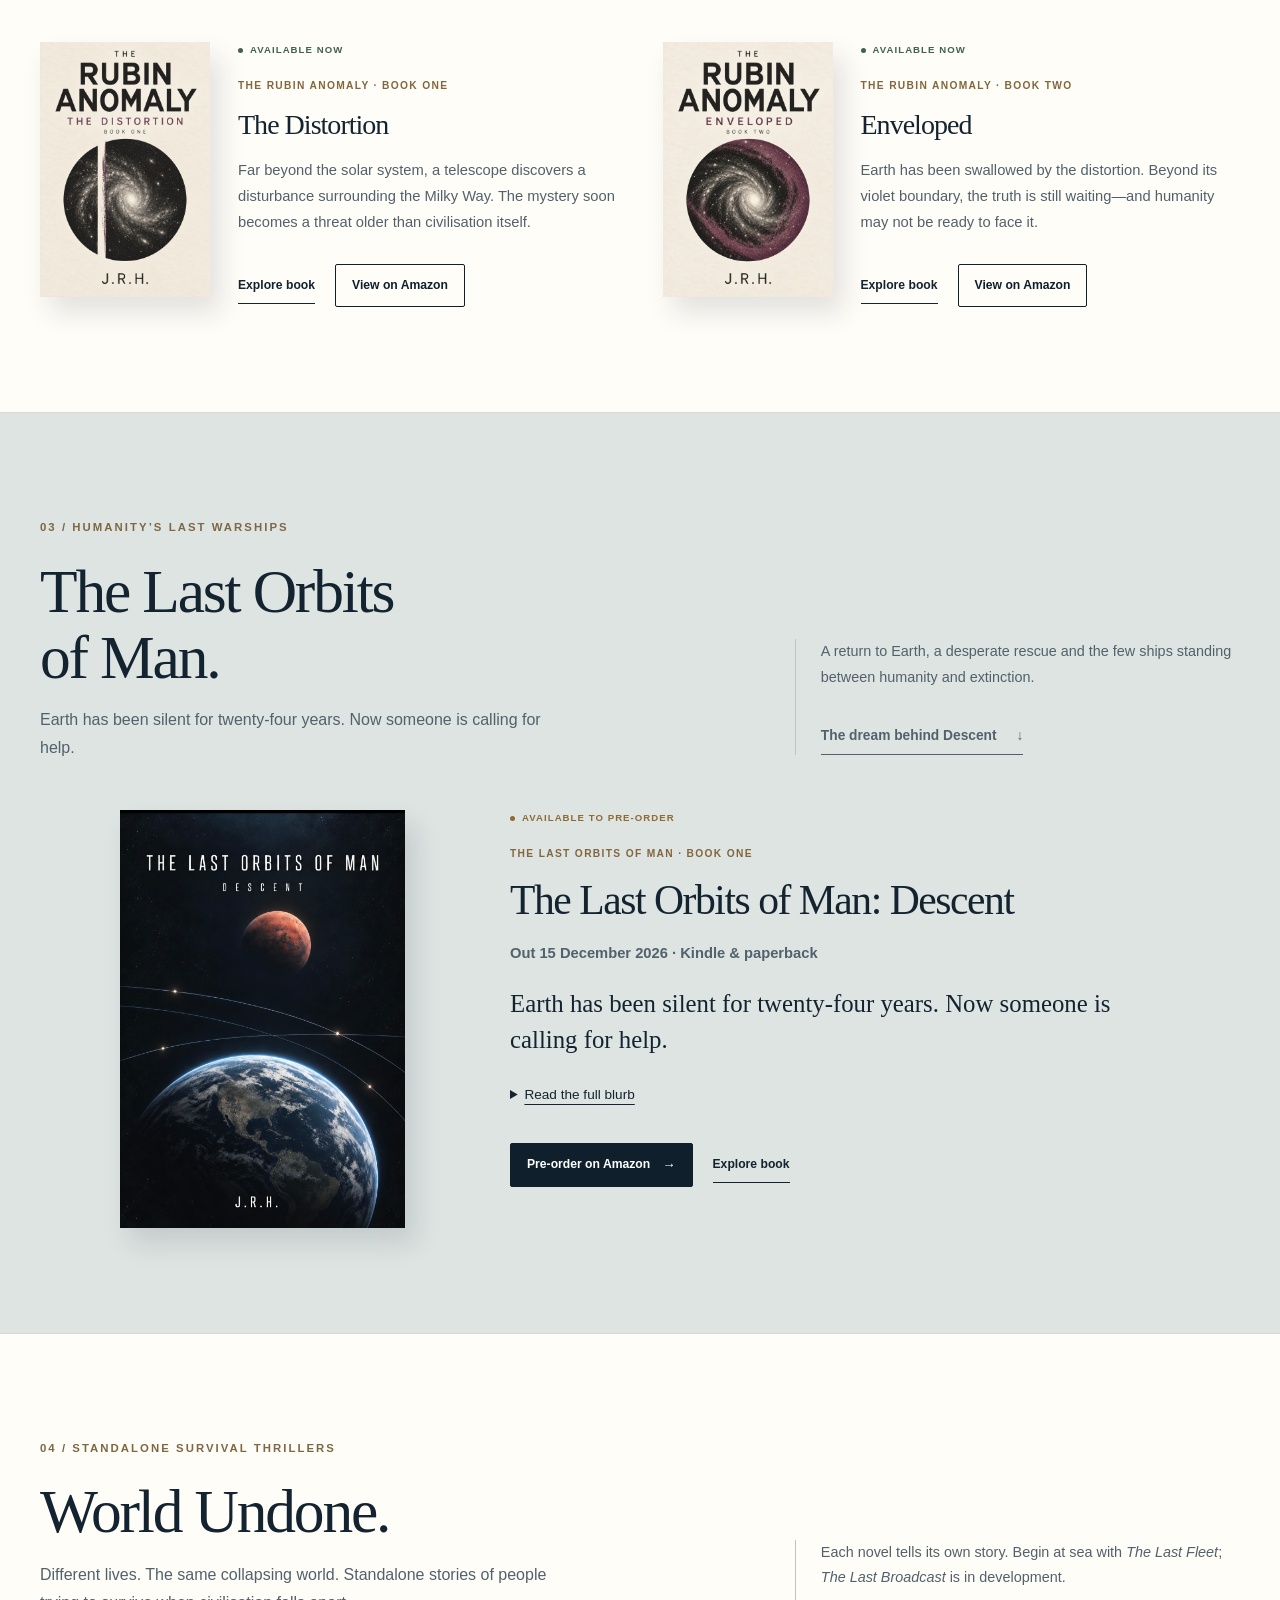
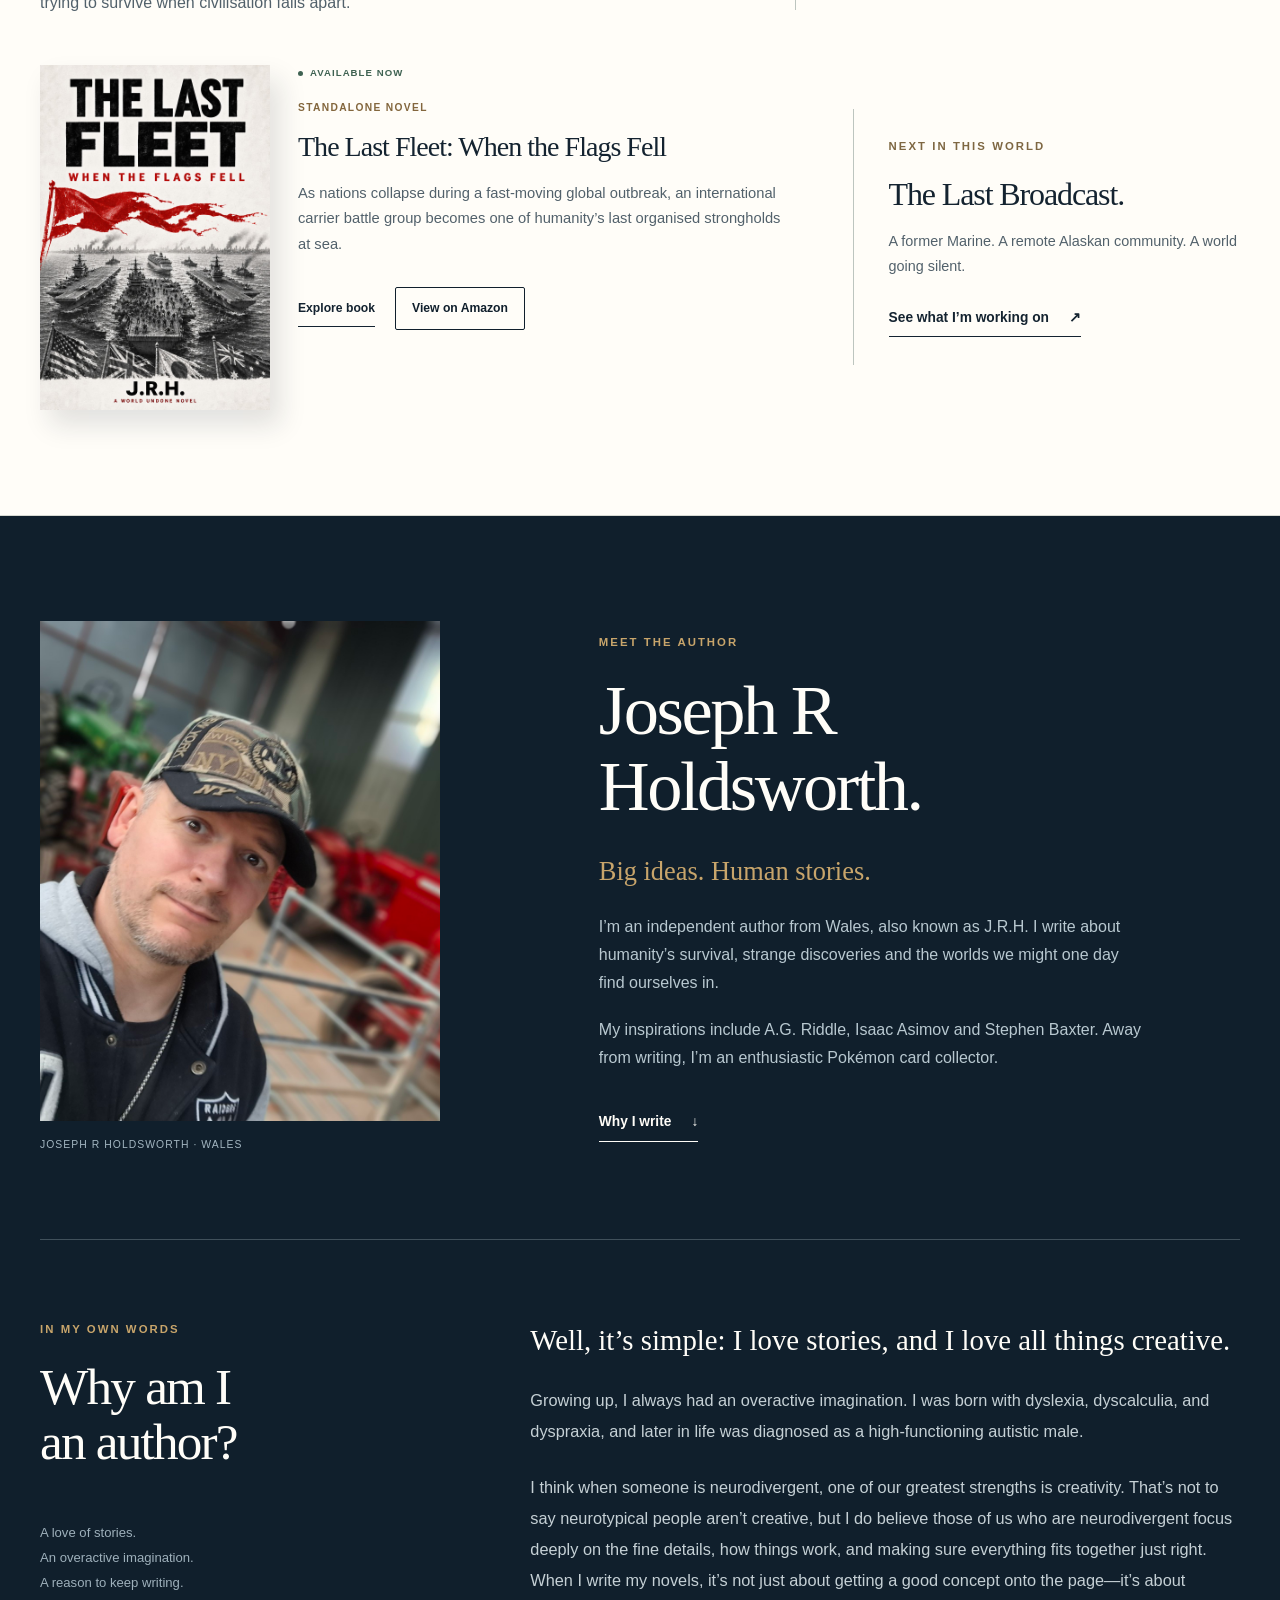
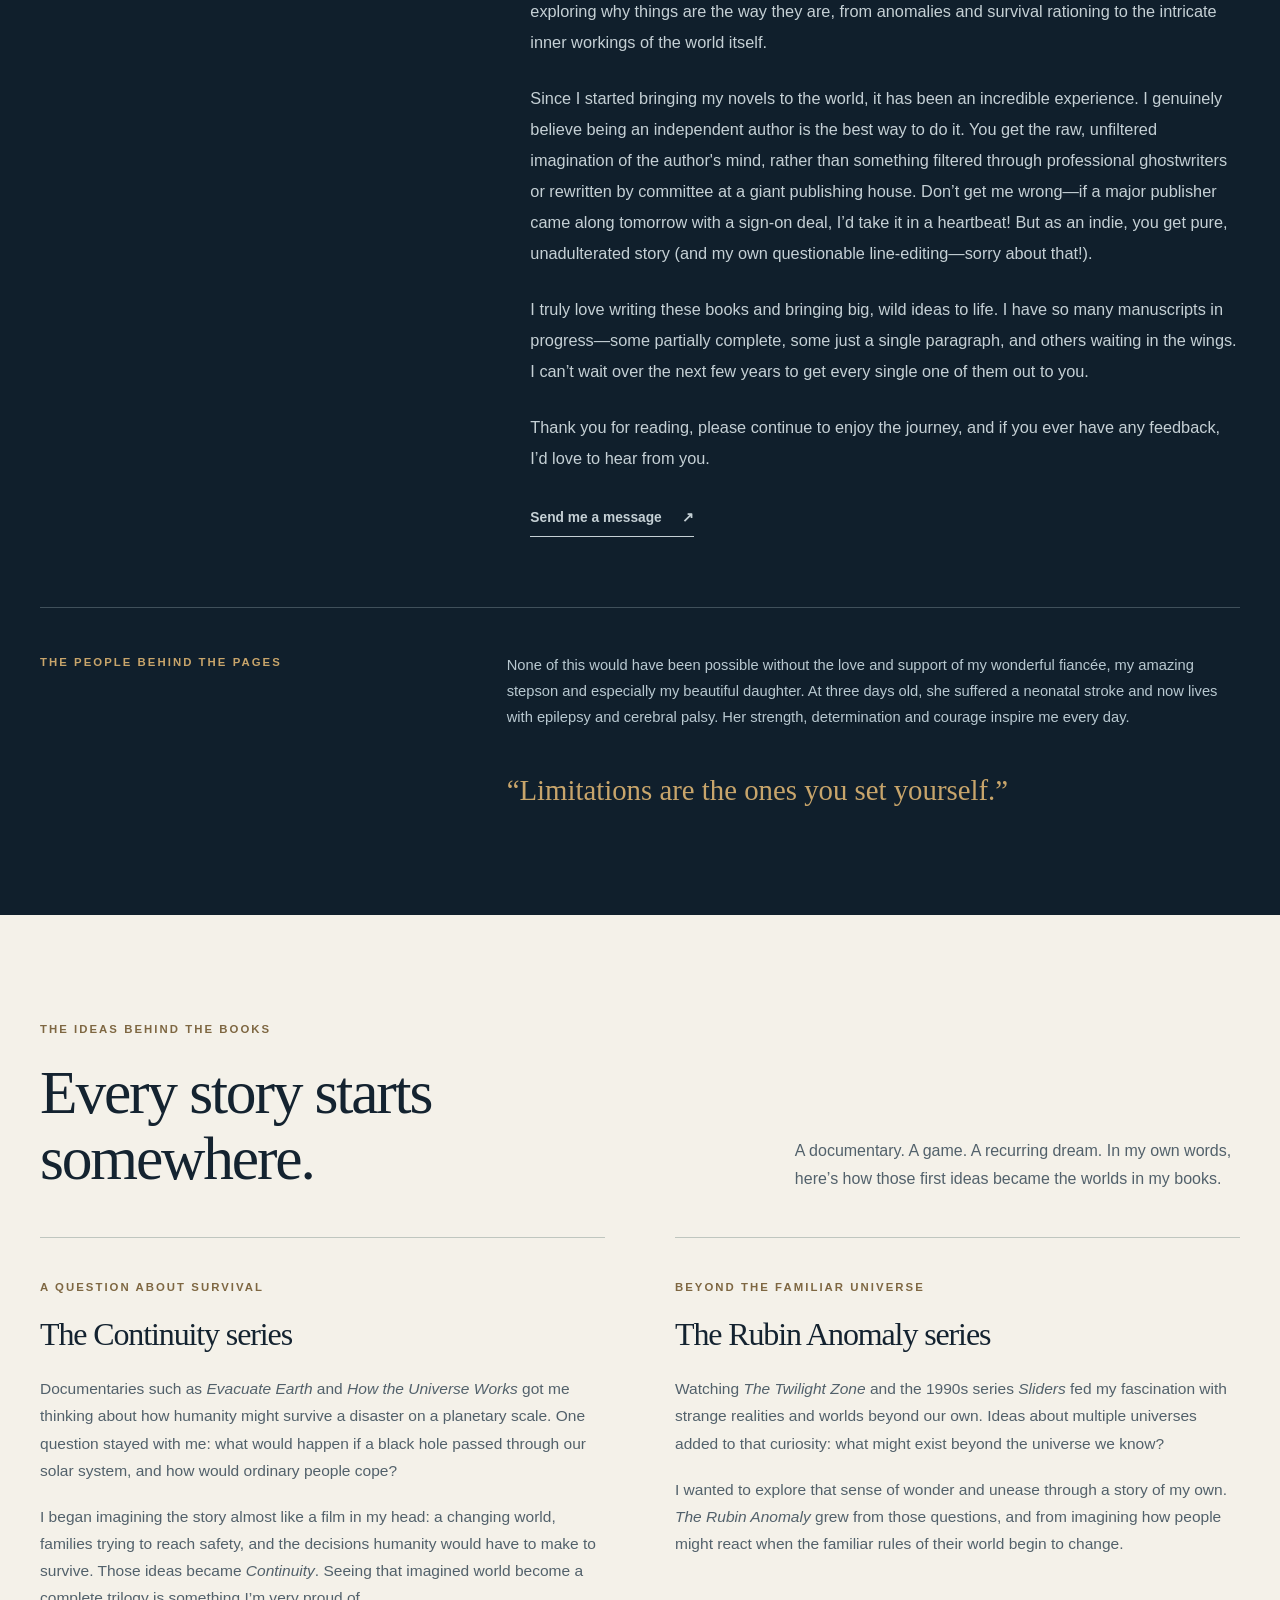
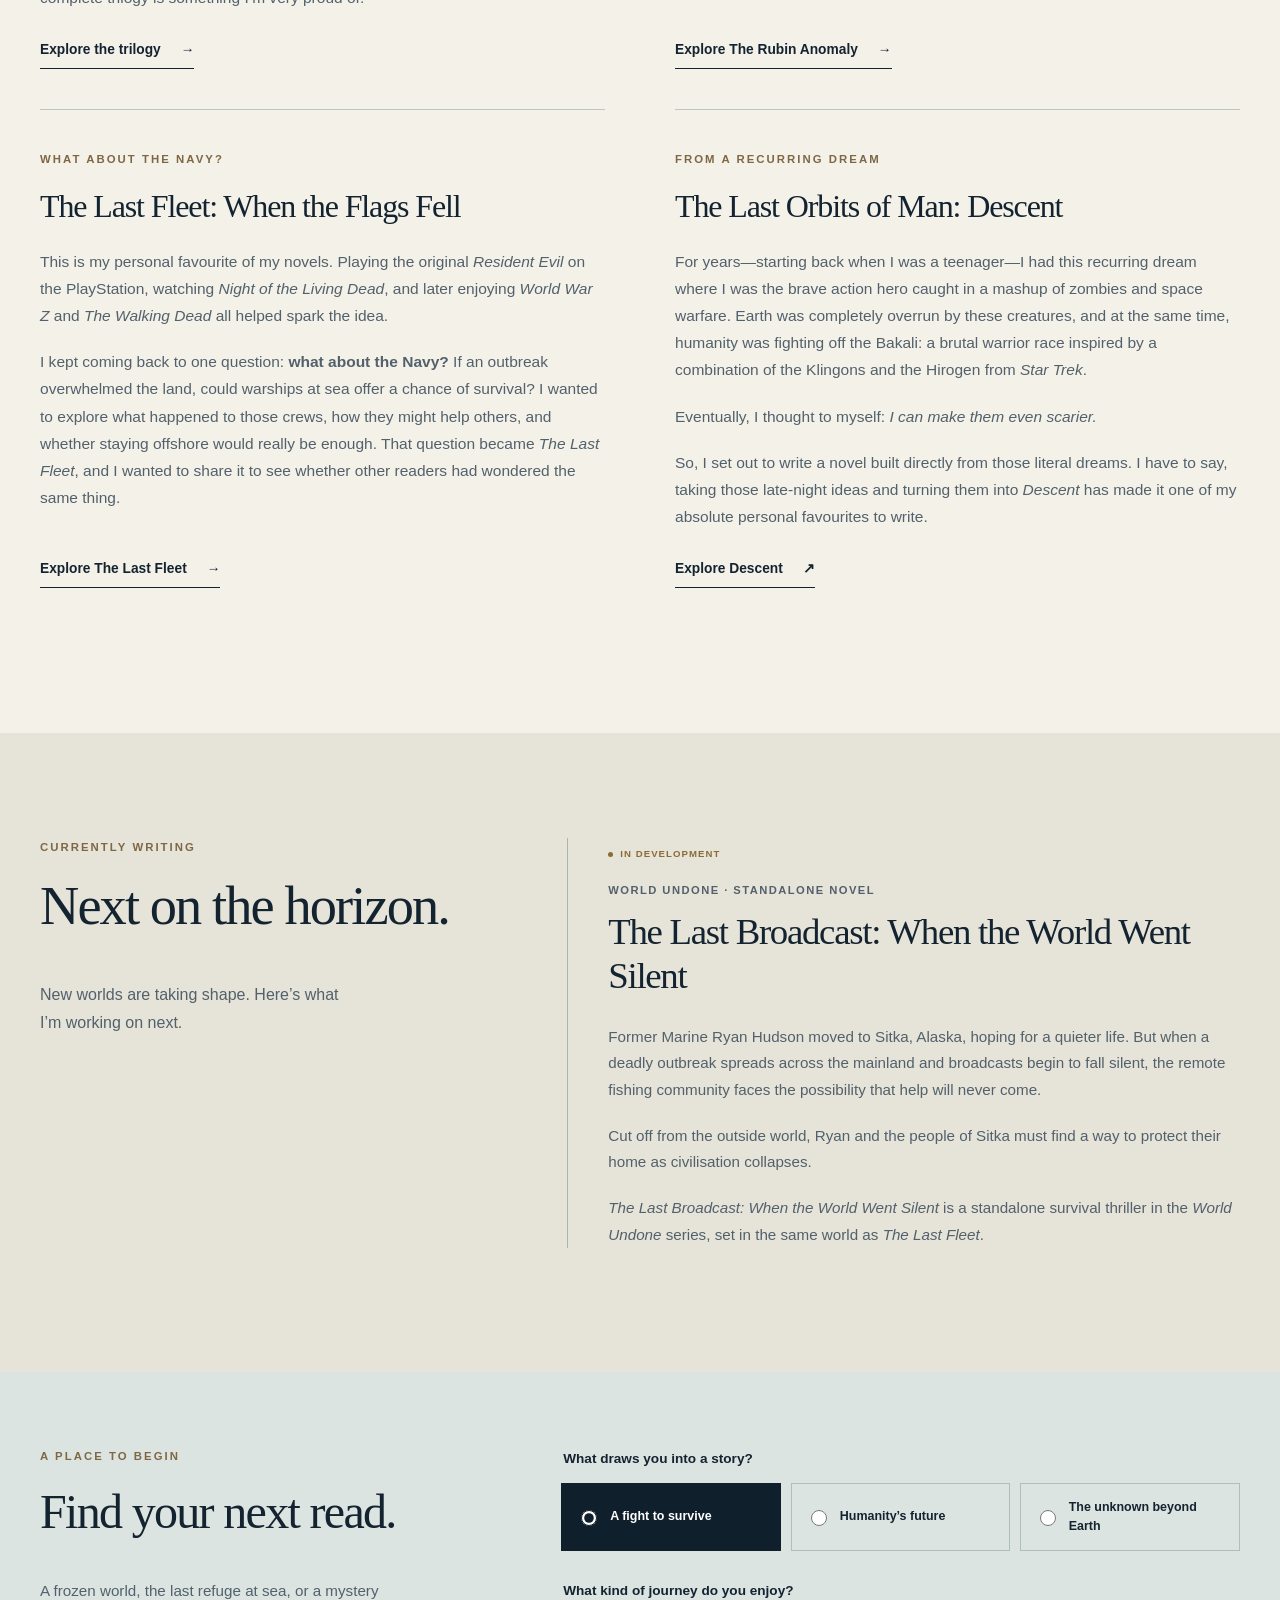
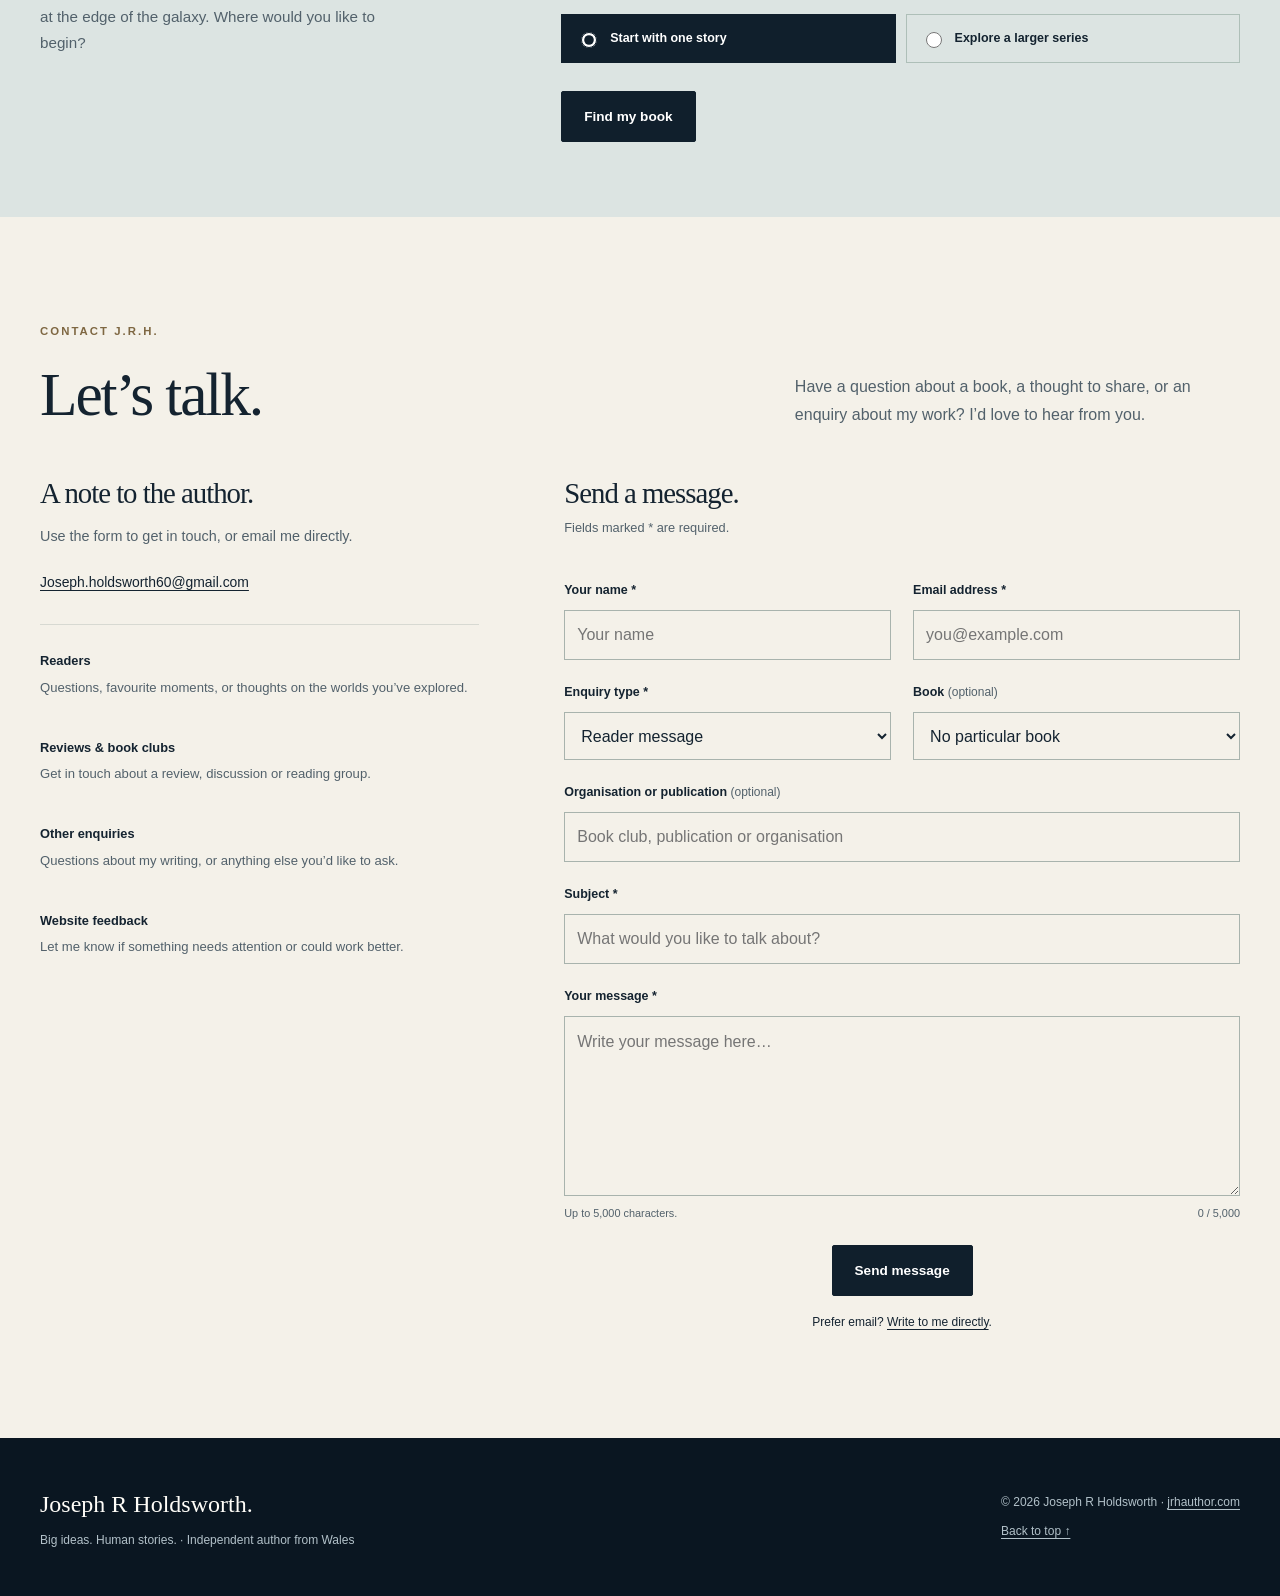
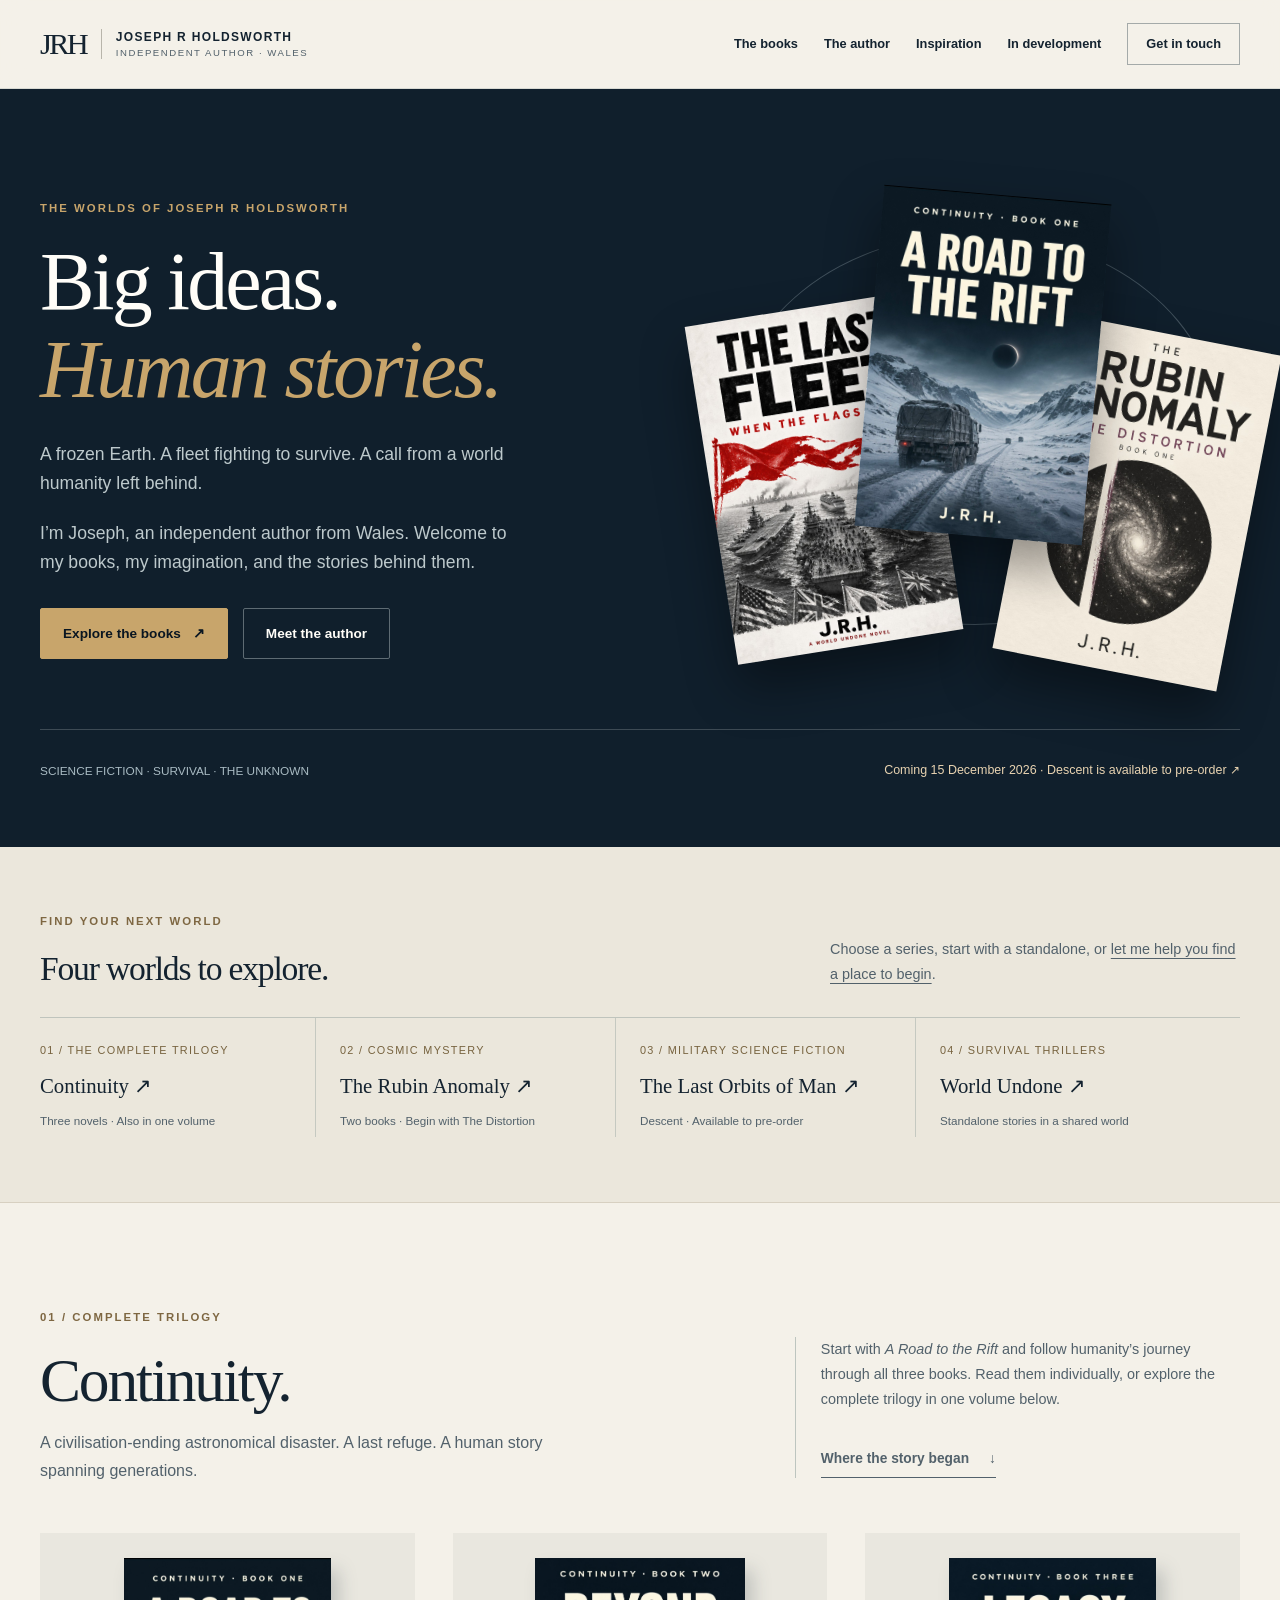
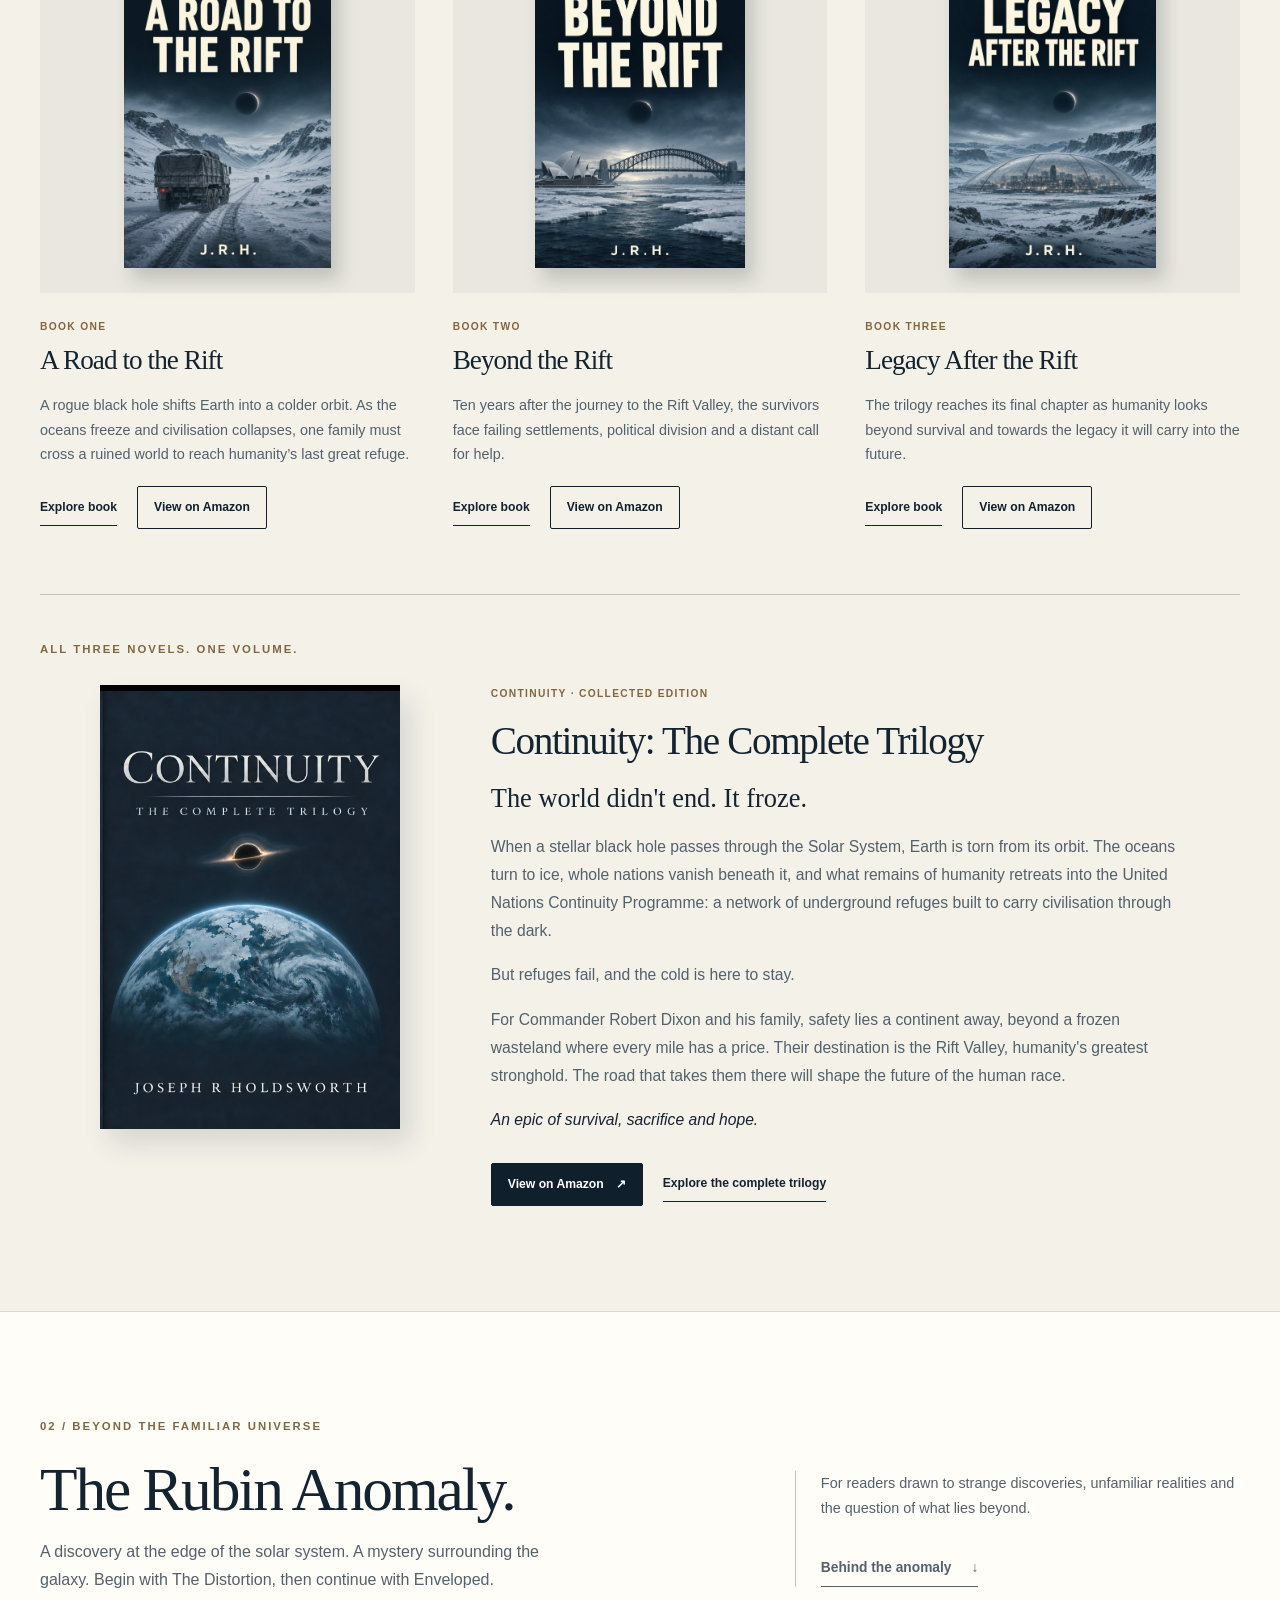
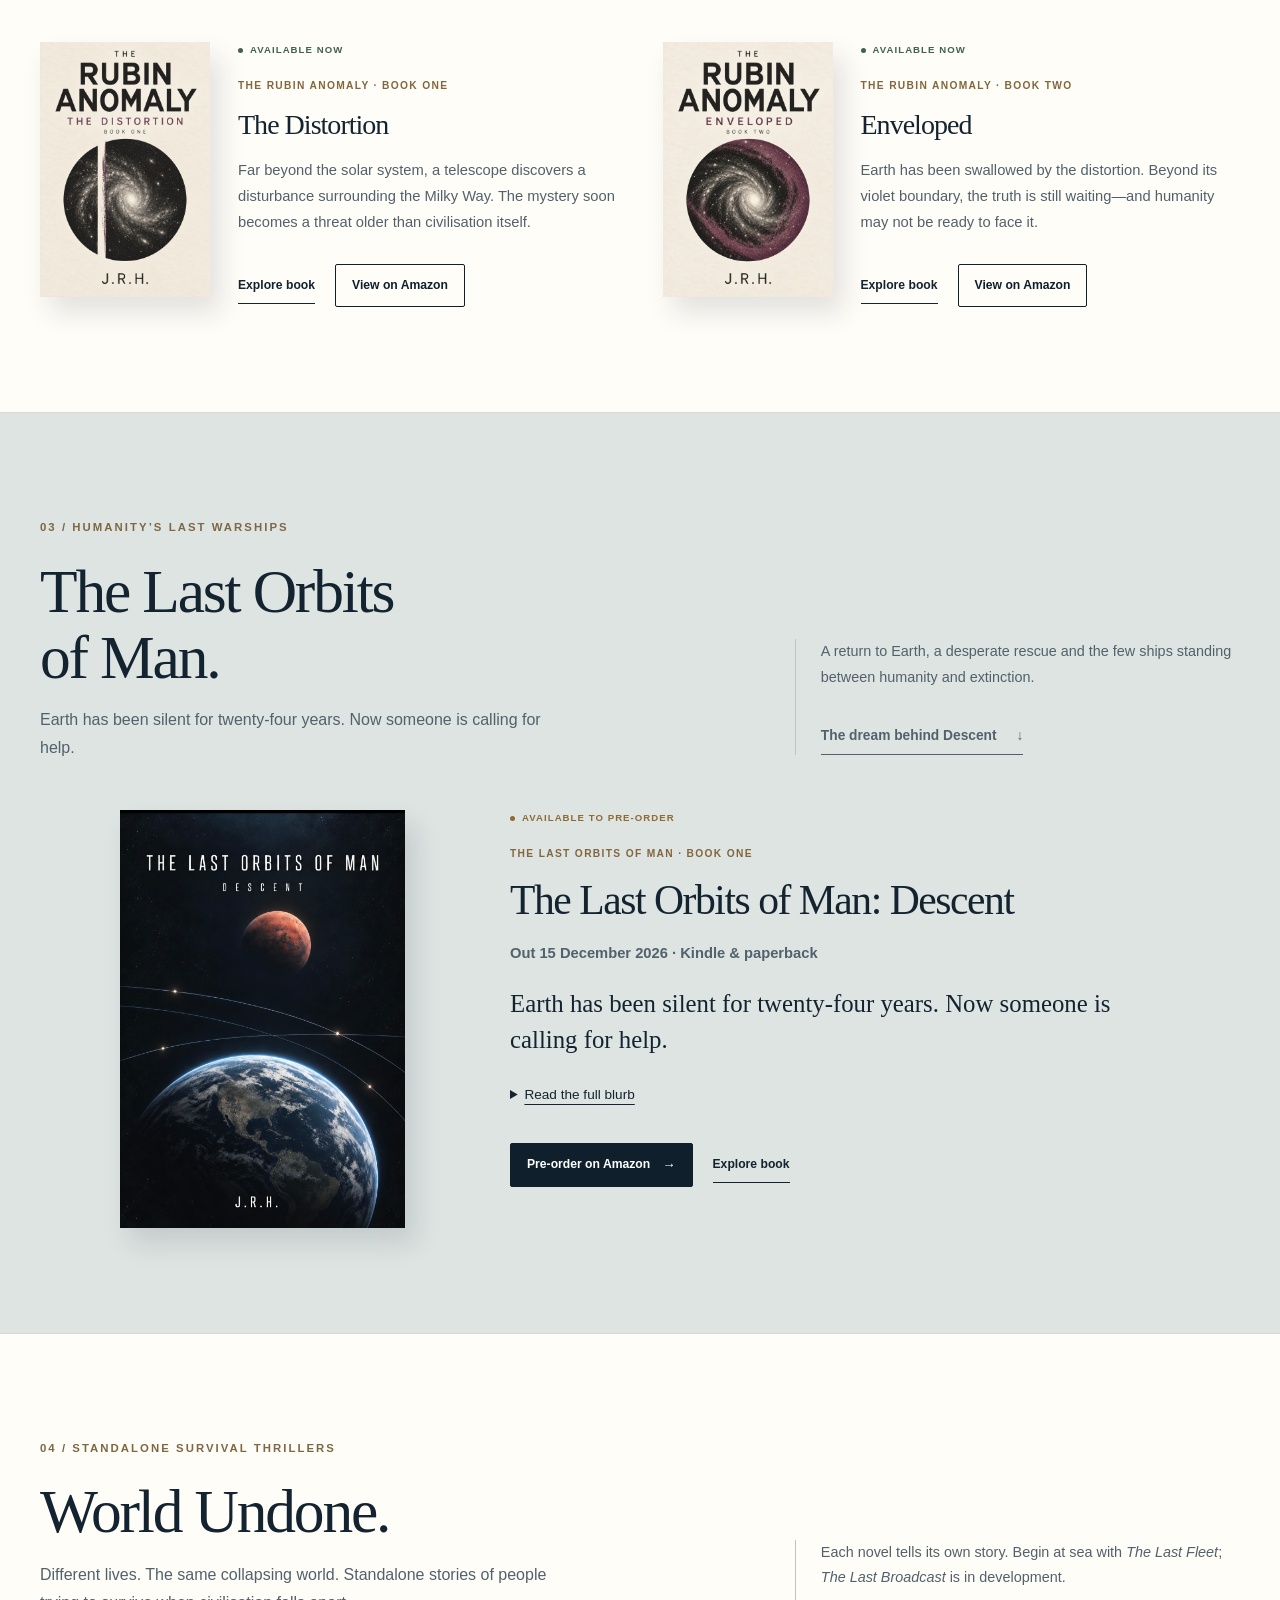
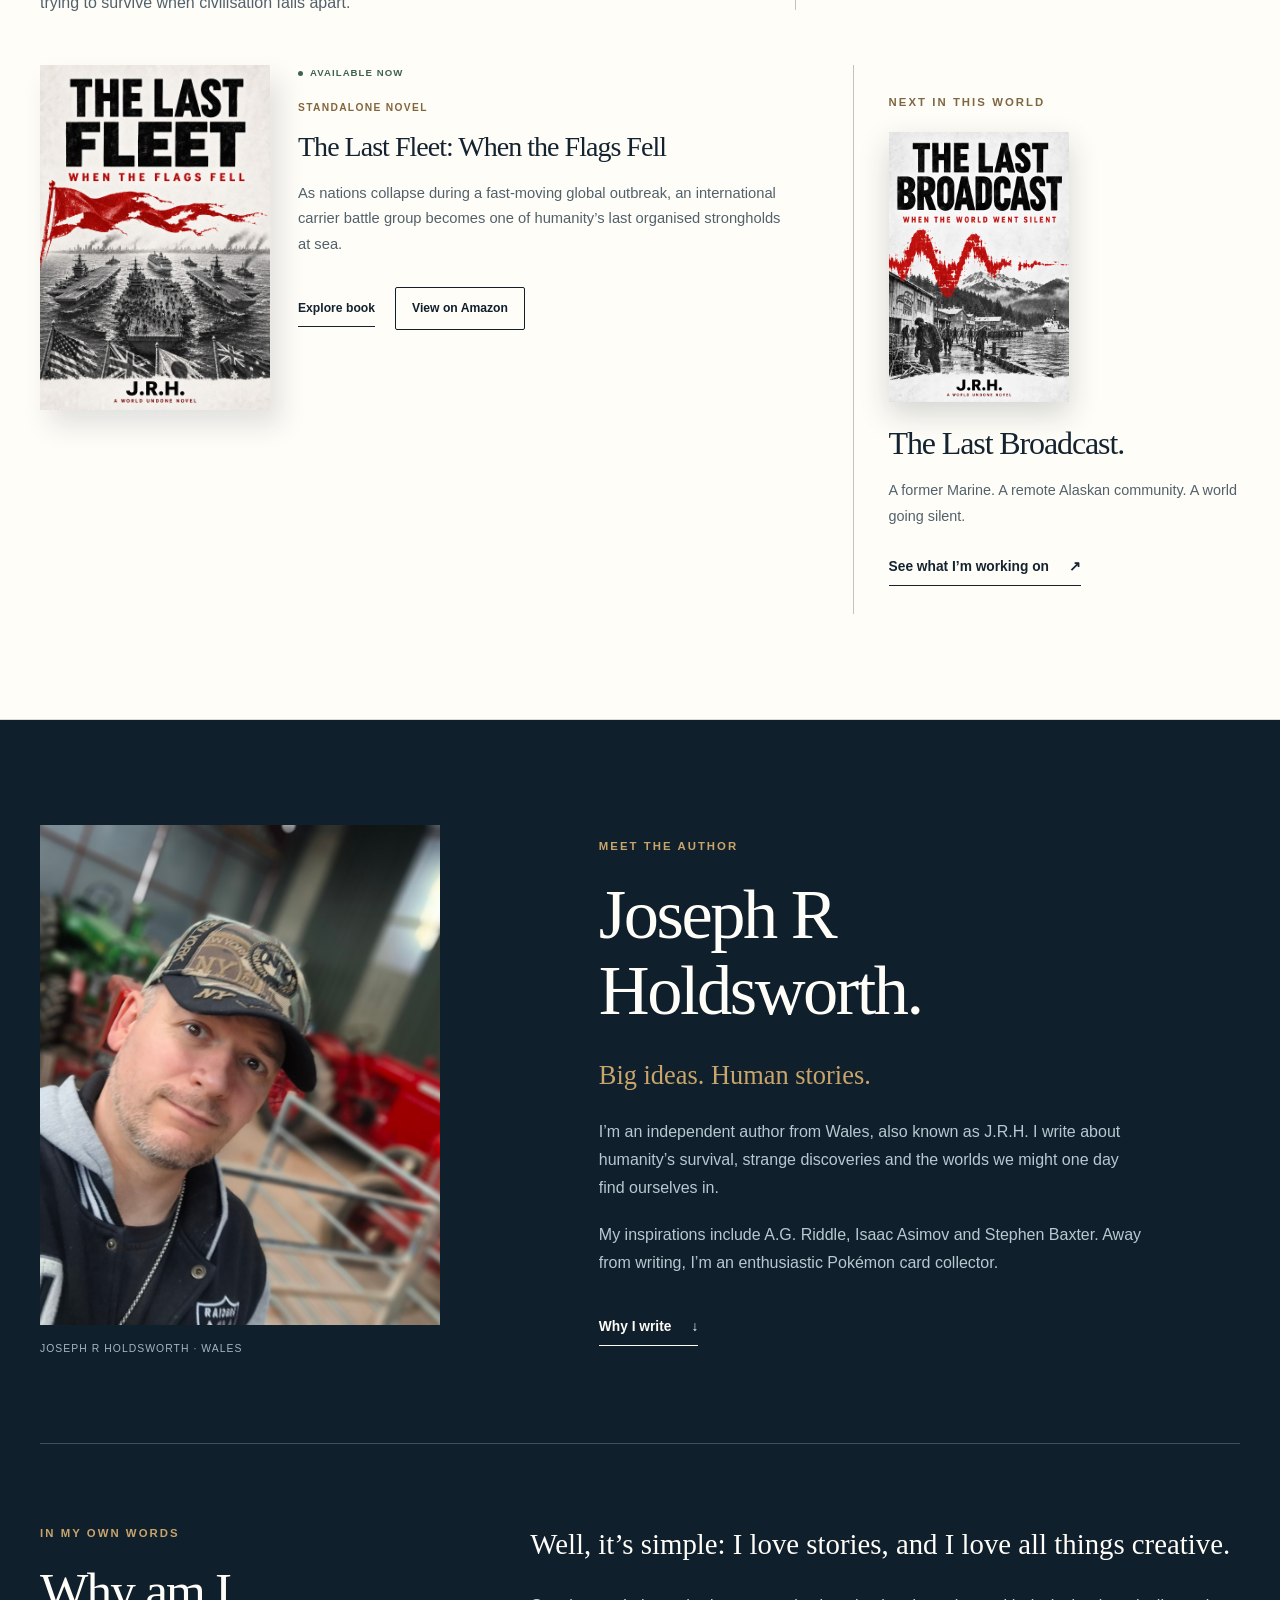
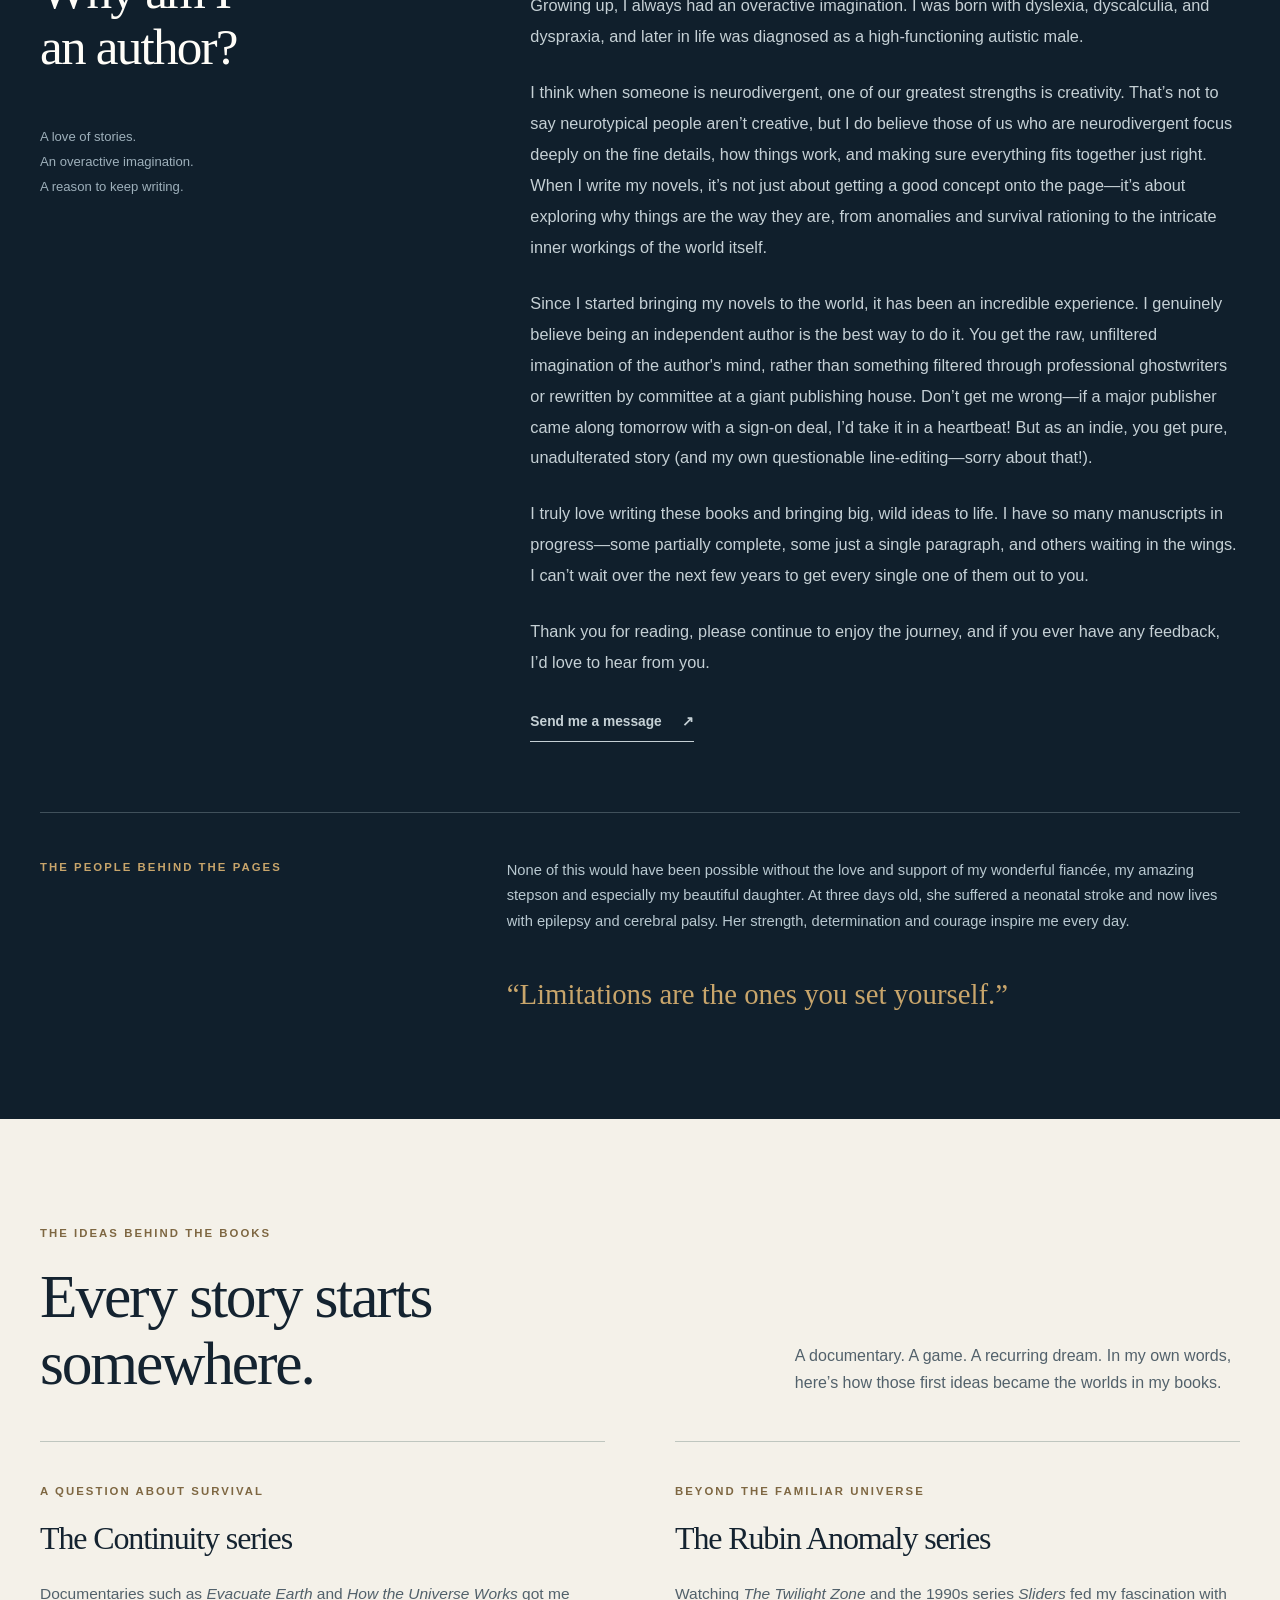
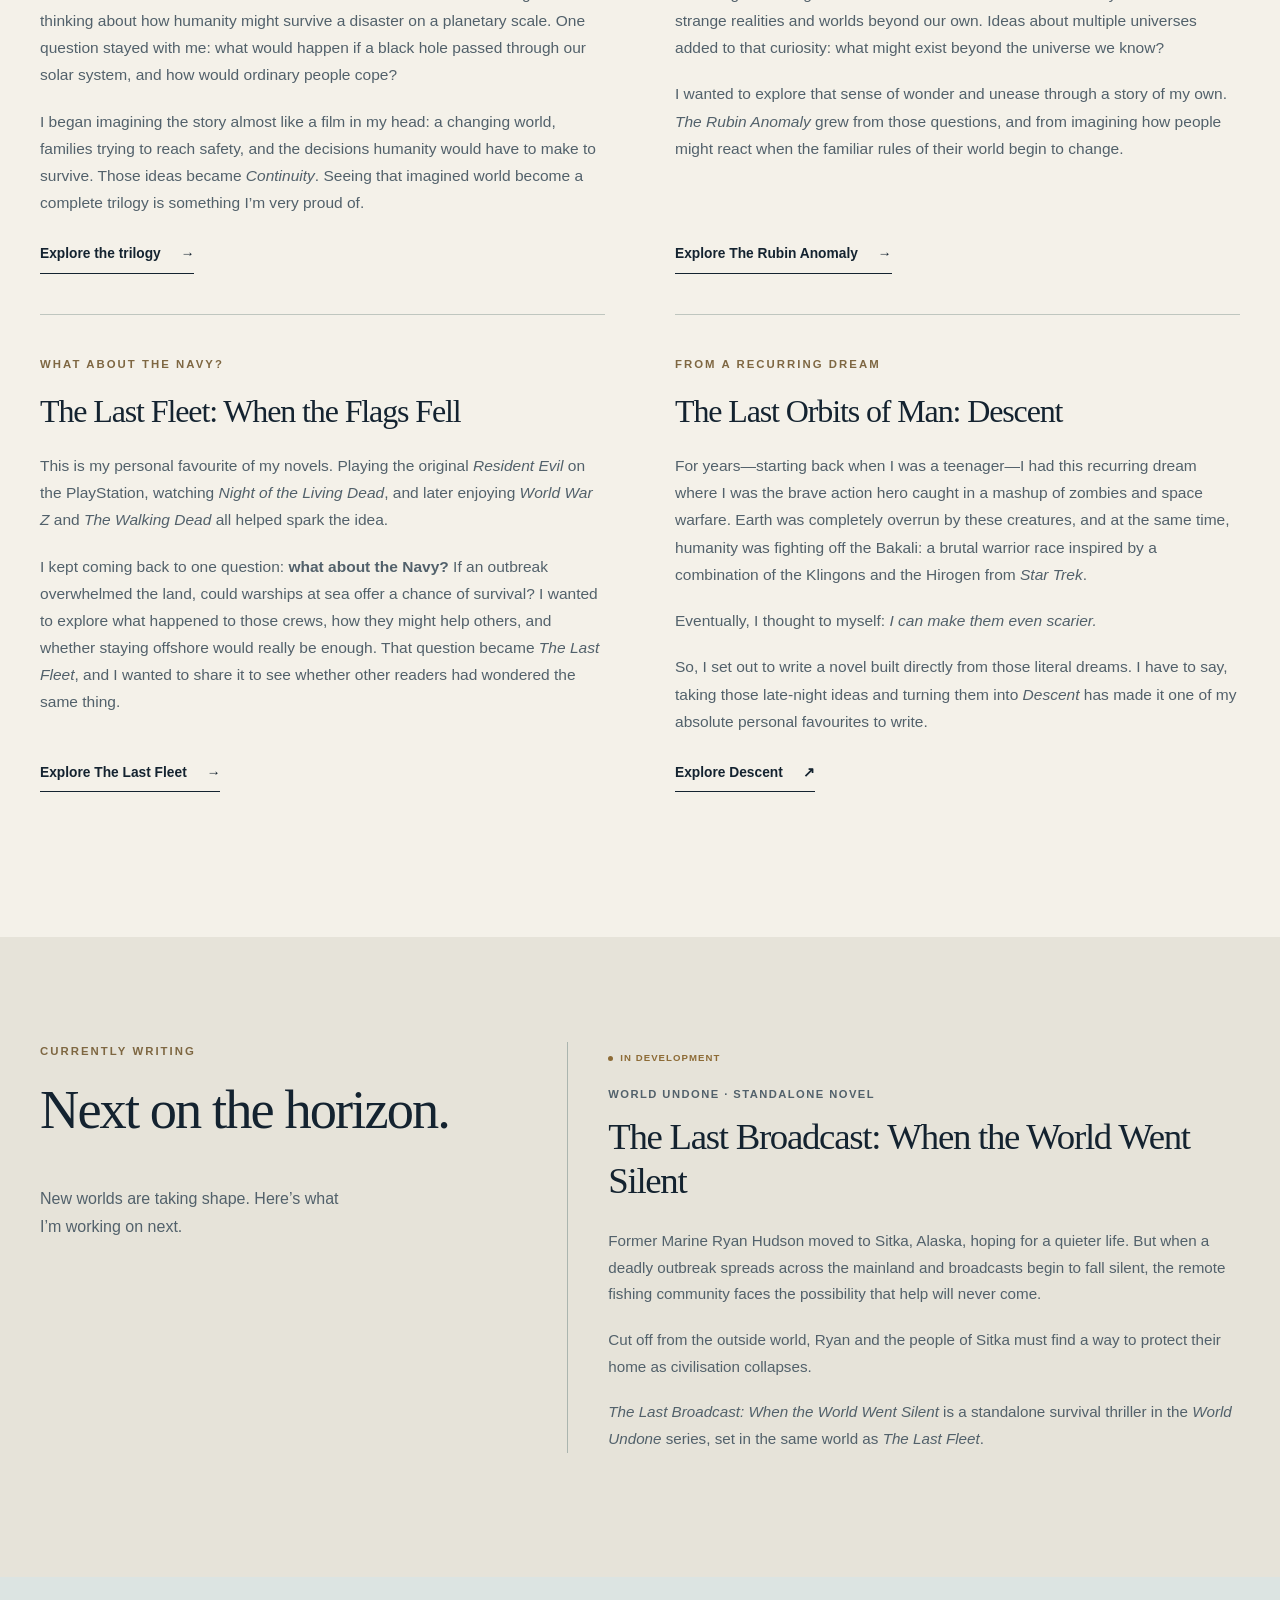
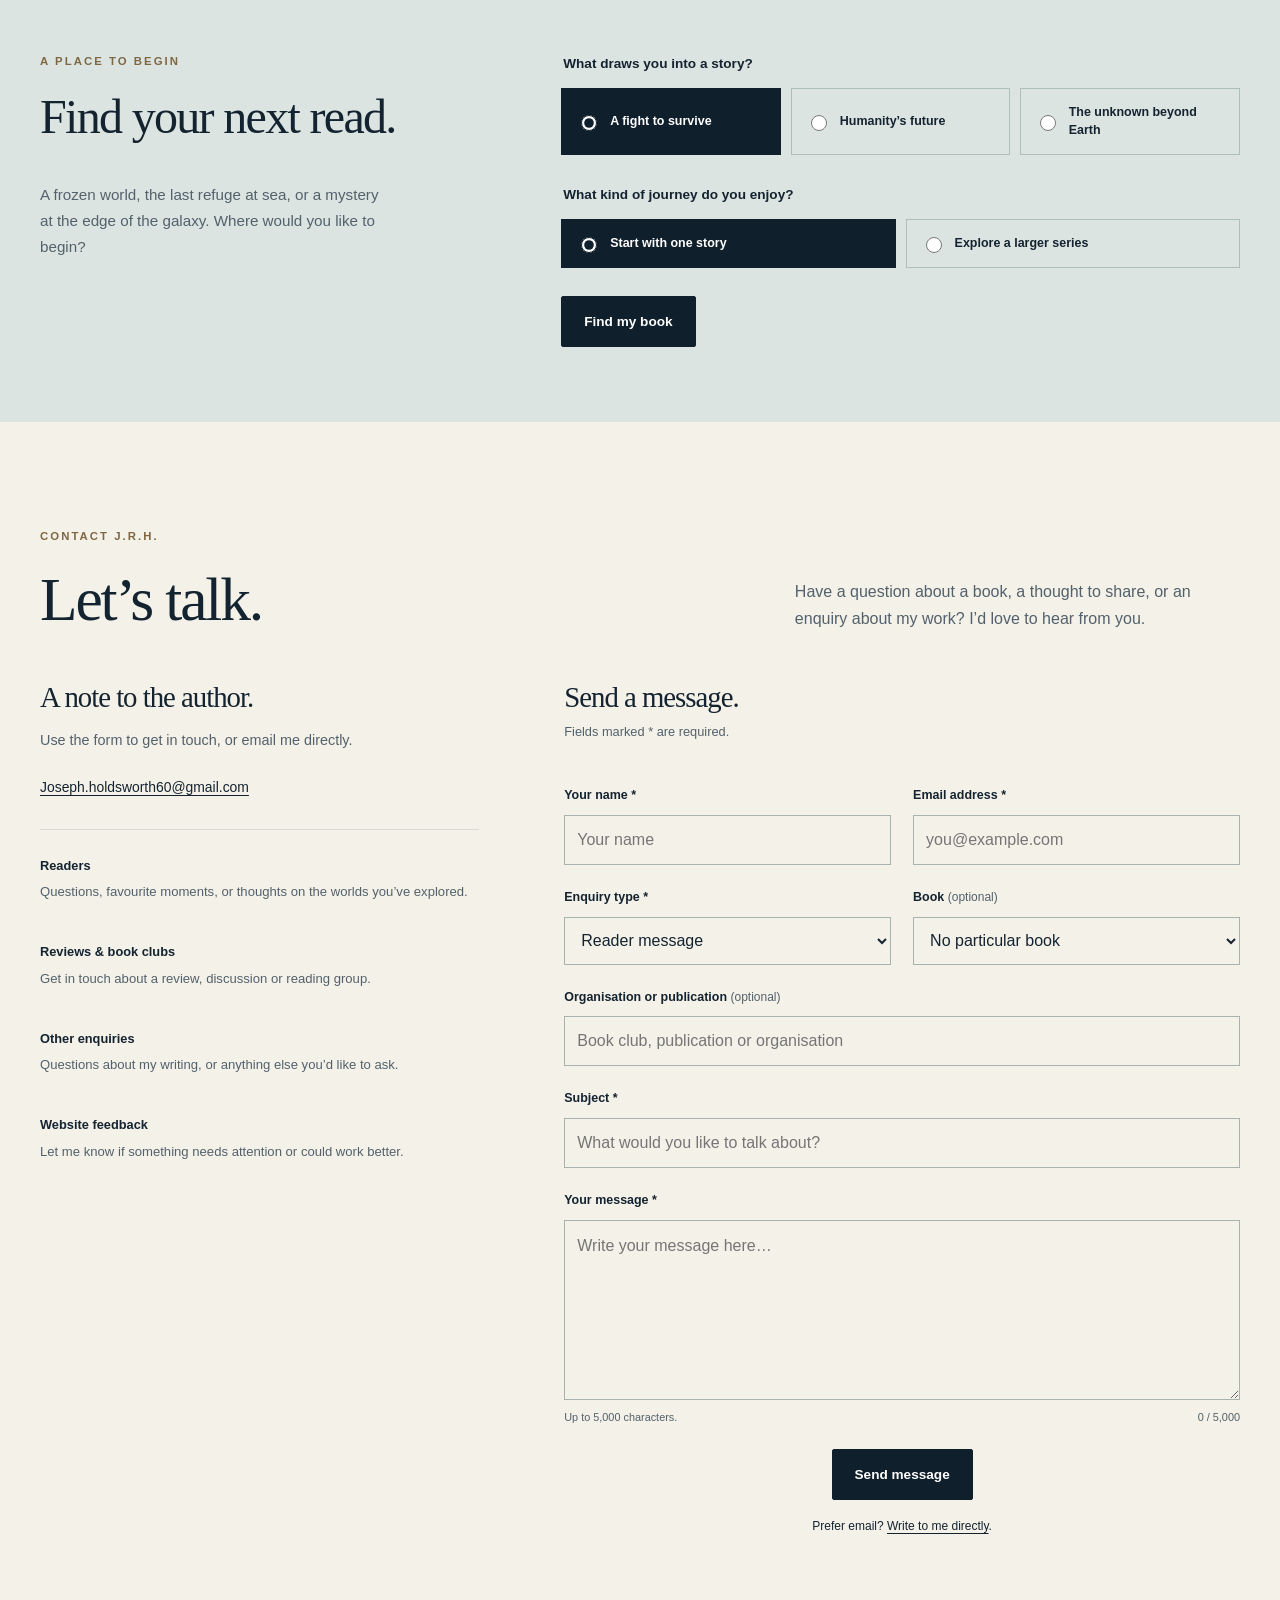
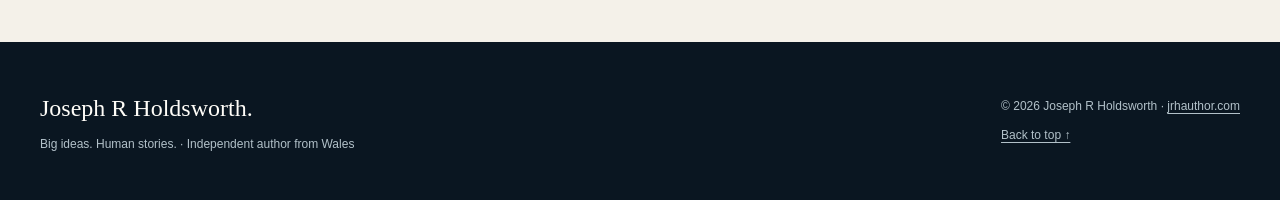
